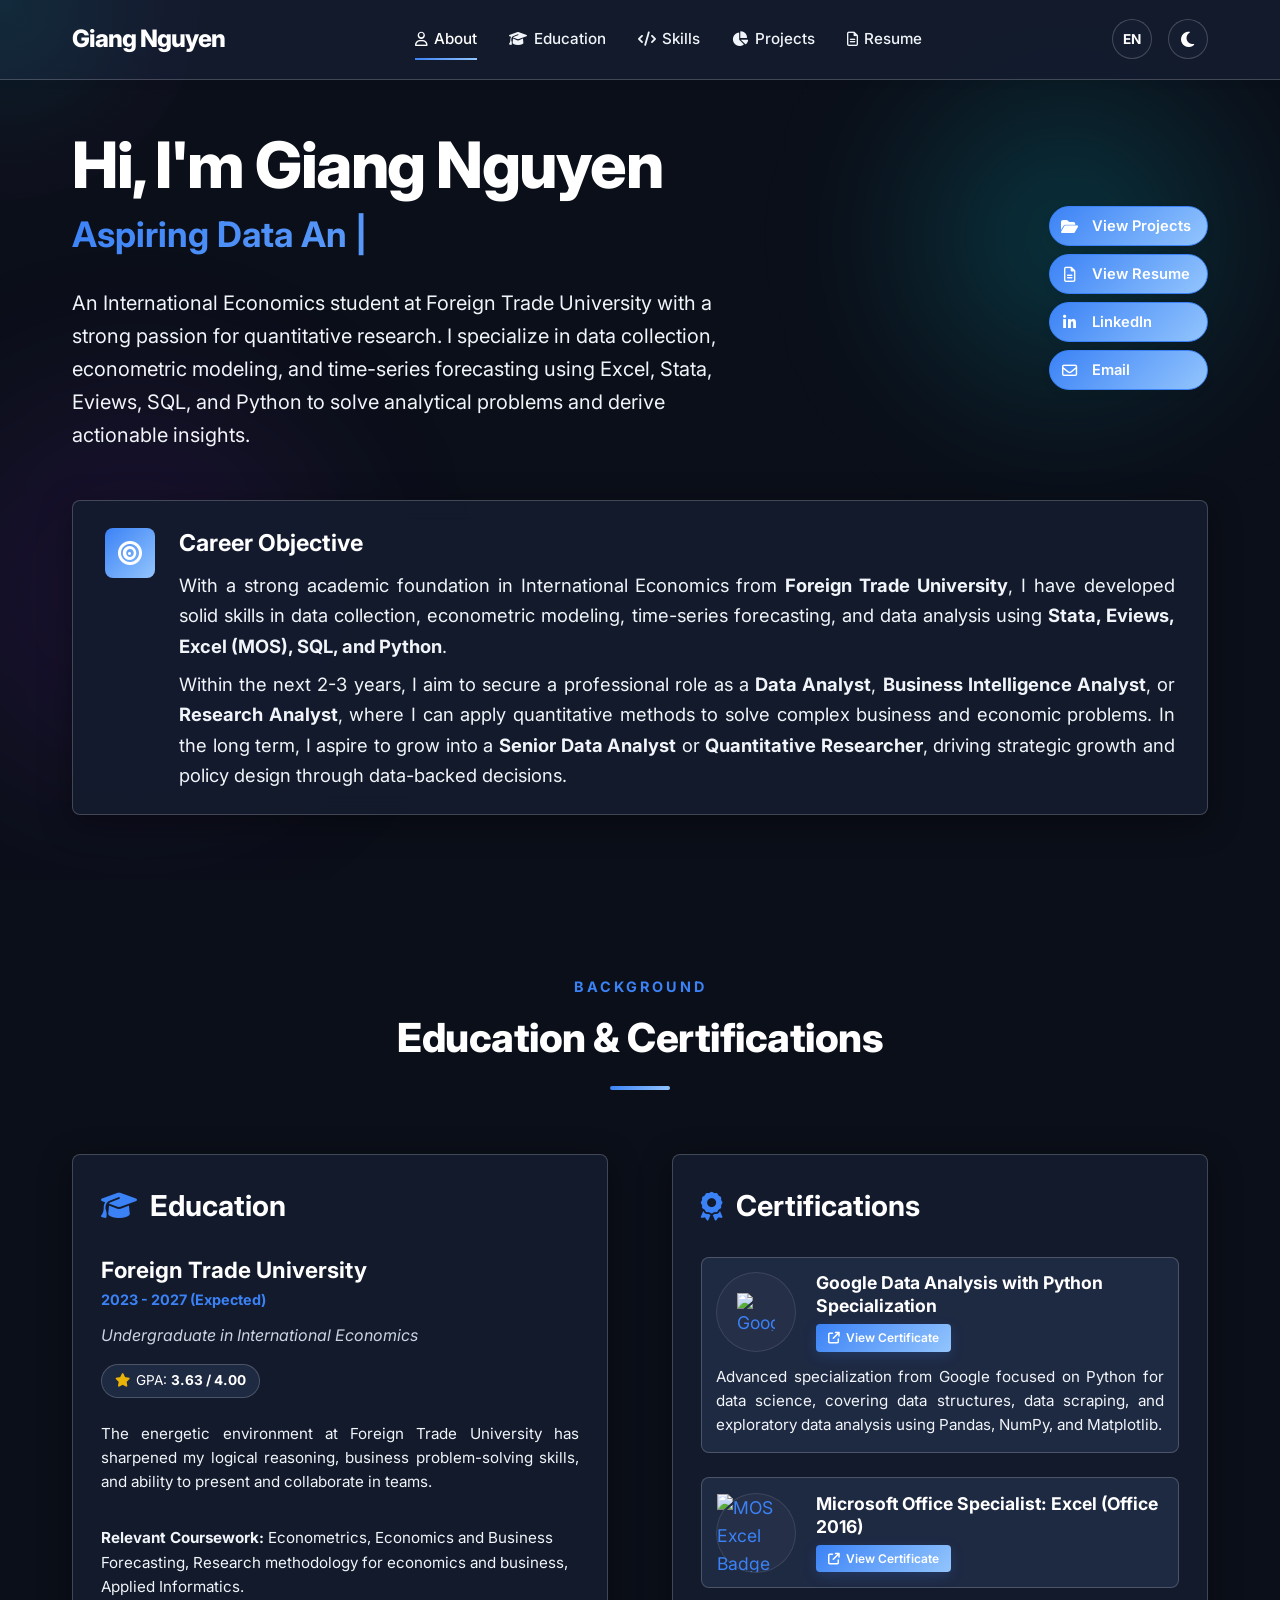
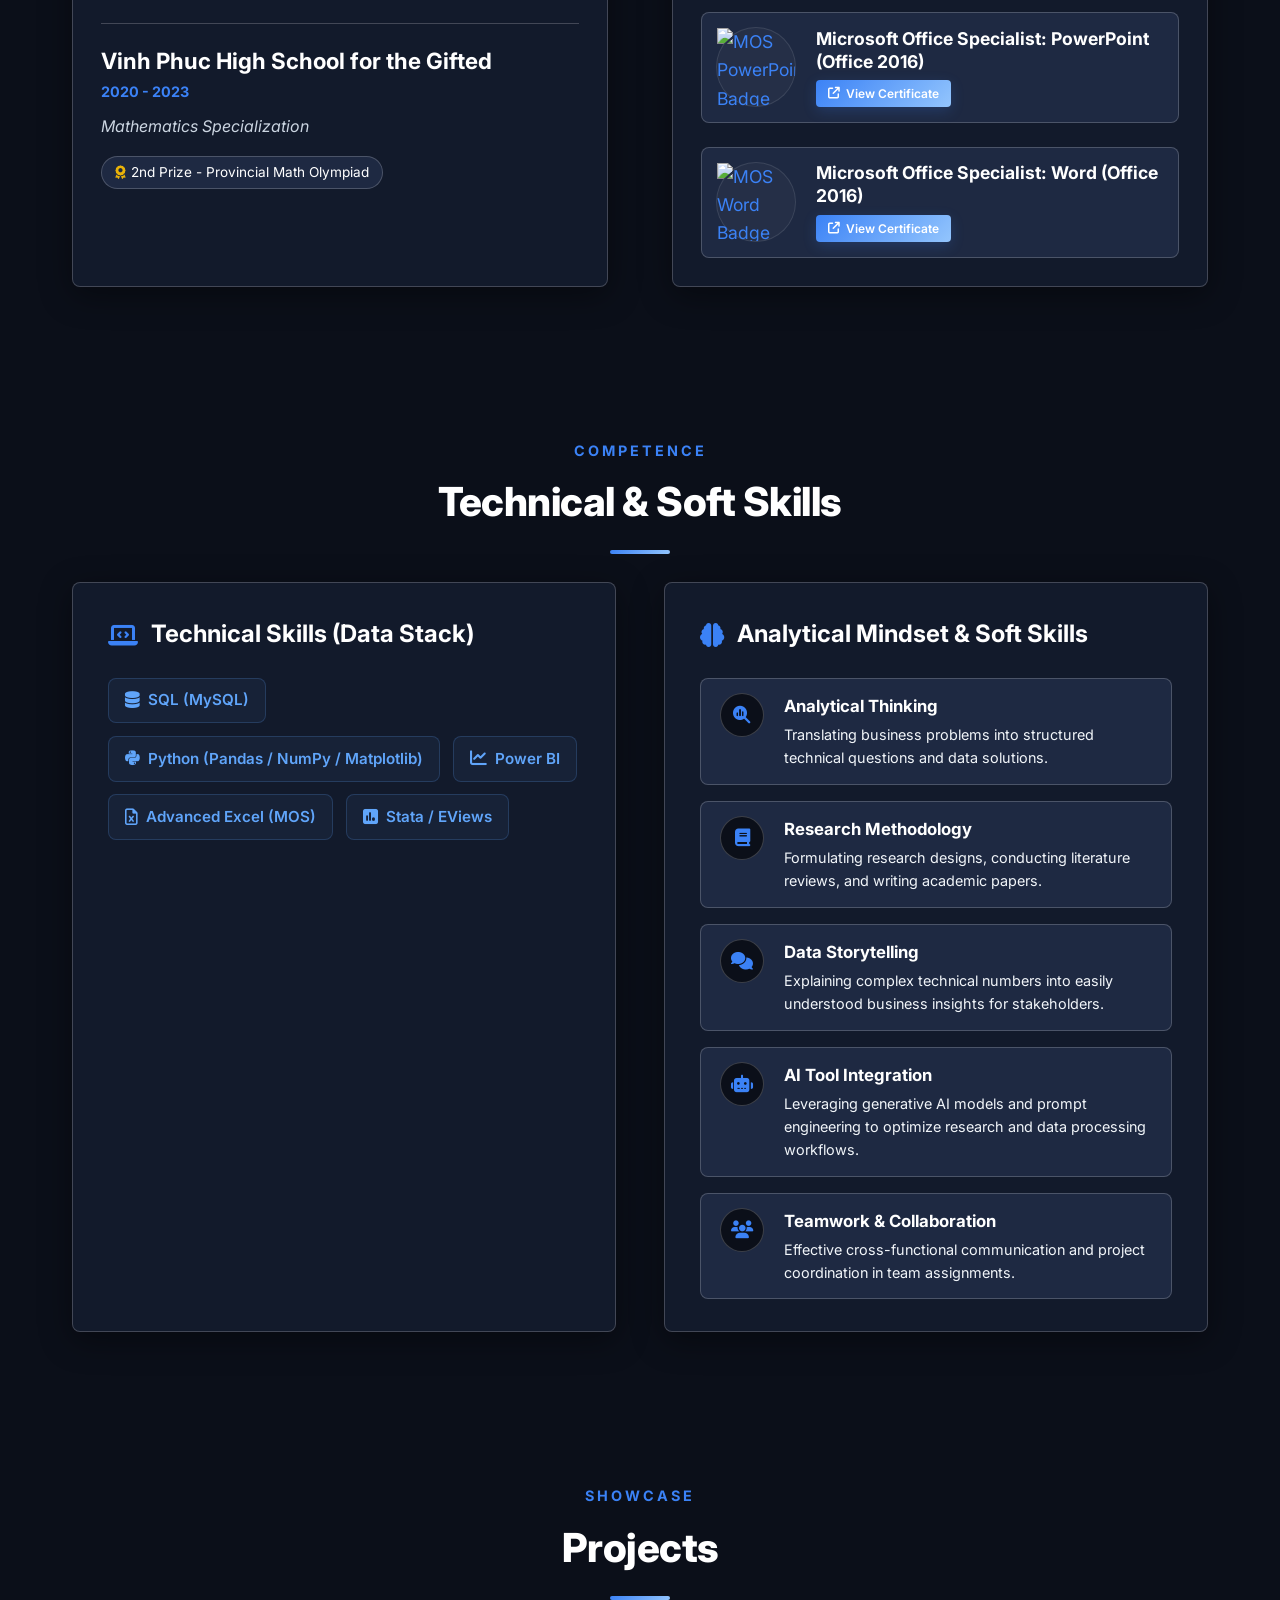
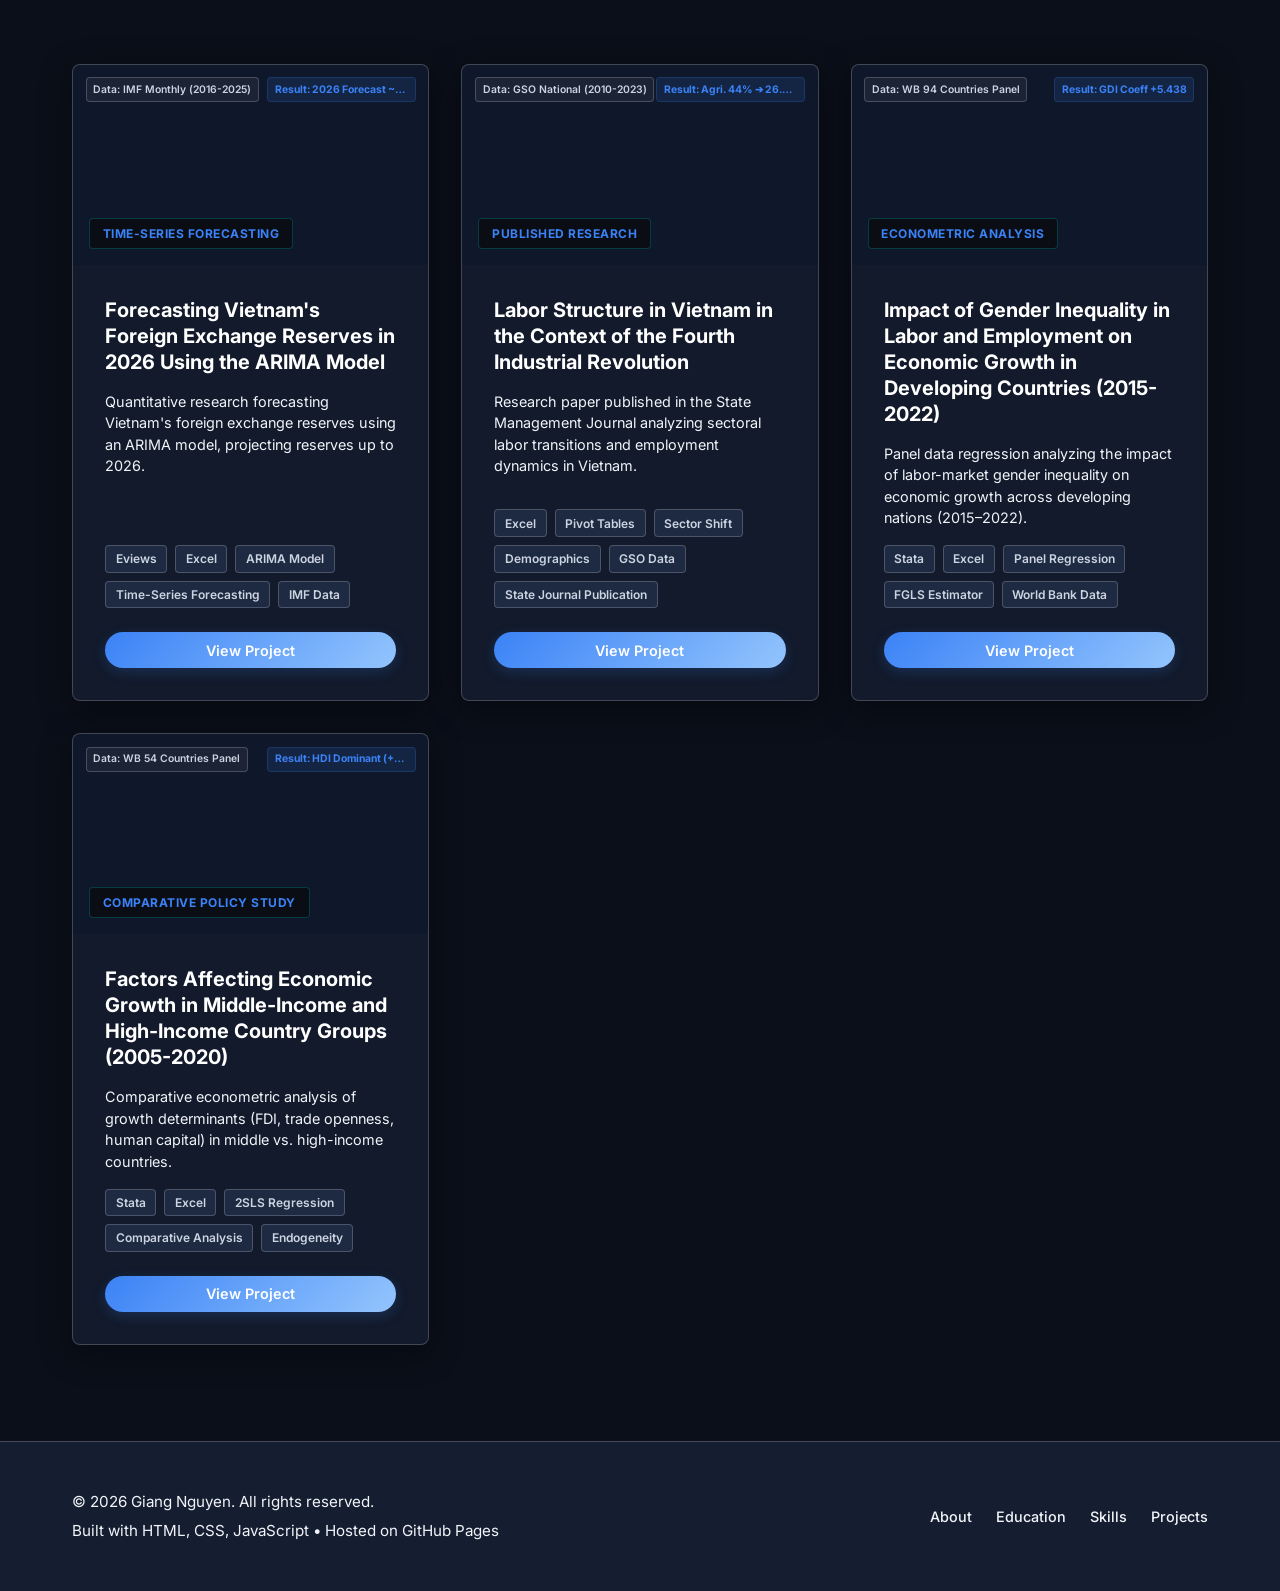
==== index.html @ a7c2735e "Polish favicon background, shrink education/certification cards/badges, and set project bullets to t" ====
<!DOCTYPE html>
<html lang="en" data-theme="dark">
<head>
    <meta charset="UTF-8">
    <meta name="viewport" content="width=device-width, initial-scale=1.0">
    <title>Giang Nguyen | Data Analyst Portfolio</title>
    
    <!-- Meta tags for SEO -->
    <meta name="description" content="Professional portfolio of Giang Nguyen - Foreign Trade University student aspiring to be a Data Analyst. Explore SQL, Python, Excel, and Power BI projects.">
    <meta name="keywords" content="Giang Nguyen, Data Analyst, Portfolio, Foreign Trade University, FTU, SQL, Python, Power BI, Excel, MOS">
    <meta name="author" content="Giang Nguyen">
    
    <!-- Open Graph / Facebook -->
    <meta property="og:type" content="website">
    <meta property="og:title" content="Giang Nguyen | Data Analyst Portfolio">
    <meta property="og:description" content="Professional portfolio of Giang Nguyen - Foreign Trade University student aspiring to be a Data Analyst.">
    <meta property="og:image" content="assets/avatar.png">
    
    <!-- Google Fonts -->
    <link rel="preconnect" href="https://fonts.googleapis.com">
    <link rel="preconnect" href="https://fonts.gstatic.com" crossorigin>
    <link href="https://fonts.googleapis.com/css2?family=Inter:wght@300;400;500;600;700;800&display=swap" rel="stylesheet">
    
    <!-- FontAwesome for Icons -->
    <link rel="stylesheet" href="https://cdnjs.cloudflare.com/ajax/libs/font-awesome/6.4.0/css/all.min.css">
    
    <!-- Favicon -->
    <link rel="icon" type="image/png" href="assets/favicon.png?v=3.0">
    
    <!-- Custom CSS -->
    <link rel="stylesheet" href="style.css?v=2.0">
</head>
<body>
    <!-- Custom Cursor Effect -->
    <div class="cursor-glow" id="cursorGlow"></div>

    <!-- Navigation Header -->
    <header class="navbar" id="navbar">
        <div class="nav-container">
            <a href="#" class="nav-logo" id="navLogo">
                Giang Nguyen
            </a>
            
            <nav class="nav-menu" id="navMenu">
                <button class="menu-close-btn" id="menuCloseBtn" aria-label="Close menu"><i class="fa-solid fa-xmark"></i></button>
                <a href="#hero" class="nav-link active" id="navLinkAbout"><i class="fa-regular fa-user"></i> <span data-i18n="navAbout">About</span></a>
                <a href="#education" class="nav-link" id="navLinkEducation"><i class="fa-solid fa-graduation-cap"></i> <span data-i18n="navEducation">Education</span></a>
                <a href="#skills" class="nav-link" id="navLinkSkills"><i class="fa-solid fa-code"></i> <span data-i18n="navSkills">Skills</span></a>
                <a href="#projects" class="nav-link" id="navLinkProjects"><i class="fa-solid fa-chart-pie"></i> <span data-i18n="navProjects">Projects</span></a>
                <a href="resume/" class="nav-link" id="navLinkResume"><i class="fa-regular fa-file-lines"></i> <span data-i18n="navResume">Resume</span></a>
            </nav>

            <div class="nav-actions">
                <button class="lang-toggle" id="langToggle" aria-label="Toggle language">EN</button>
                <button class="theme-toggle" id="themeToggle" aria-label="Toggle theme">
                    <i class="fa-solid fa-moon moon-icon"></i>
                    <i class="fa-solid fa-sun sun-icon"></i>
                </button>
                <button class="mobile-menu-btn" id="mobileMenuBtn" aria-label="Open menu">
                    <span class="bar"></span>
                    <span class="bar"></span>
                    <span class="bar"></span>
                </button>
            </div>
        </div>
    </header>

    <!-- Main Content -->
    <main>
        <!-- Hero Section -->
        <section class="hero-section" id="hero">
            <div class="hero-bg-shapes">
                <div class="shape shape-1"></div>
                <div class="shape shape-2"></div>
            </div>
            
            <div class="section-container hero-layout-container">
                <!-- Top Block: Left (Info) and Right (Actions) -->
                <div class="hero-top-block">
                    <div class="hero-text-block">
                        <div class="hero-identity">
                            <h1 class="hero-name" id="heroName" data-i18n="heroName">Hi, I'm Giang Nguyen</h1>
                            <div class="hero-title-container">
                                <span class="hero-title" id="heroTitle">Aspiring Data Analyst</span>
                                <span class="typed-cursor">|</span>
                            </div>
                        </div>
                        <p class="hero-description" id="heroDesc" data-i18n="heroDesc">
                            An International Economics student at Foreign Trade University with a strong passion for quantitative research. I specialize in data collection, econometric modeling, and time-series forecasting using Excel, Stata, Eviews, SQL, and Python to solve analytical problems and derive actionable insights.
                        </p>
                    </div>
                    
                    <div class="hero-actions">
                        <a href="#projects" class="capsule-btn btn-primary-capsule" id="btnHeroProjects">
                            <div class="capsule-btn-icon"><i class="fa-solid fa-folder-open"></i></div>
                            <span class="capsule-btn-text" data-i18n="btnViewProjects">View Projects</span>
                        </a>
                        <a href="resume/" class="capsule-btn btn-secondary-capsule" id="btnHeroCV">
                            <div class="capsule-btn-icon"><i class="fa-regular fa-file-lines"></i></div>
                            <span class="capsule-btn-text" data-i18n="btnViewResume">View Resume</span>
                        </a>
                        <a href="https://www.linkedin.com/in/giang-ntt/" target="_blank" rel="noopener noreferrer" class="capsule-btn btn-social-capsule" id="btnHeroLinkedIn" aria-label="LinkedIn">
                            <div class="capsule-btn-icon"><i class="fa-brands fa-linkedin-in"></i></div>
                            <span class="capsule-btn-text">LinkedIn</span>
                        </a>
                        <a href="mailto:nguyenthithugiang3105@gmail.com" class="capsule-btn btn-social-capsule" id="btnHeroEmail" aria-label="Email">
                            <div class="capsule-btn-icon"><i class="fa-regular fa-envelope"></i></div>
                            <span class="capsule-btn-text">Email</span>
                        </a>
                    </div>
                </div>
                
                <!-- Bottom Block: Career Objective -->
                <div class="hero-bottom-block">
                    <!-- Merged Career Objective Card -->
                    <div class="hero-objective-card glass">
                        <div class="card-icon-container">
                            <i class="fa-solid fa-bullseye"></i>
                        </div>
                        <div class="objective-card-text">
                            <h3 data-i18n="objectiveTitle">Career Objective</h3>
                            <div class="objective-paragraphs">
                                <p data-i18n="objectiveP1">
                                    With a strong academic foundation in International Economics from <strong>Foreign Trade University</strong>, I have developed solid skills in data collection, econometric modeling, time-series forecasting, and data analysis using <strong>Stata, Eviews, Excel (MOS), SQL, and Python</strong>.
                                </p>
                                <p data-i18n="objectiveP2">
                                    Within the next 2-3 years, I aim to secure a professional role as a <strong>Data Analyst</strong>, <strong>Business Intelligence Analyst</strong>, or <strong>Research Analyst</strong>, where I can apply quantitative methods to solve complex business and economic problems. In the long term, I aspire to grow into a <strong>Senior Data Analyst</strong> or <strong>Quantitative Researcher</strong>, driving strategic growth and policy design through data-backed decisions.
                                </p>
                            </div>
                        </div>
                    </div>
                </div>
            </div>
        </section>



        <!-- Education & Certifications Section -->
        <section class="edu-cert-section section-padding" id="education">
            <div class="section-container">
                <div class="section-header">
                    <span class="section-subtitle" data-i18n="eduSubtitle">Background</span>
                    <h2 class="section-title" data-i18n="eduTitle">Education & Certifications</h2>
                    <div class="title-underline"></div>
                </div>
                
                <div class="edu-cert-grid">
                    <!-- Education Card -->
                    <div class="edu-card glass" style="padding: 1.75rem; border-radius: var(--border-radius-lg); display: flex; flex-direction: column; gap: 1.2rem; height: 100%;">
                        <h3 class="column-title" style="margin-bottom: 0.5rem;"><i class="fa-solid fa-graduation-cap"></i> <span data-i18n="eduHeader">Education</span></h3>
                        <div class="edu-details" style="display: flex; flex-direction: column; gap: 1rem;">
                            <!-- Foreign Trade University -->
                            <div>
                                <h4 style="font-family: var(--font-heading); font-size: 1.4rem; font-weight: 700; color: var(--text-primary); line-height: 1.2;" data-i18n="eduFtuName">Foreign Trade University</h4>
                                <div style="font-size: 0.9rem; color: var(--accent-primary); font-weight: 700; margin-top: 0.3rem;" data-i18n="eduFtuYears">2023 - 2027 (Expected)</div>
                            </div>
                            <p style="font-style: italic; color: var(--text-muted); font-size: 1rem; margin-top: -0.3rem;" data-i18n="eduFtuMajor">Undergraduate in International Economics</p>
                            <div class="timeline-highlights" style="margin-bottom: 0.5rem;">
                                <div class="highlight-badge"><i class="fa-solid fa-star"></i> <span data-i18n="eduFtuGpa">GPA: <strong>3.63 / 4.00</strong></span></div>
                            </div>
                            <p style="color: var(--text-secondary); font-size: 0.95rem; line-height: 1.6; text-align: justify; margin-bottom: 0.5rem;" data-i18n="eduFtuDesc">
                                The energetic environment at Foreign Trade University has sharpened my logical reasoning, business problem-solving skills, and ability to present and collaborate in teams.
                            </p>
                            <div style="font-size: 0.95rem; color: var(--text-secondary); line-height: 1.6; margin-top: 0.5rem;" data-i18n="eduFtuCoursework">
                                <strong>Relevant Coursework:</strong> Econometrics, Economics and Business Forecasting, Research methodology for economics and business, Applied Informatics.
                            </div>

                            <hr style="border: 0; border-top: 1px solid var(--glass-border); margin: 0.5rem 0;">

                            <!-- Vinh Phuc High School for the Gifted -->
                            <div>
                                <h4 style="font-family: var(--font-heading); font-size: 1.4rem; font-weight: 700; color: var(--text-primary); line-height: 1.2;" data-i18n="eduVphsName">Vinh Phuc High School for the Gifted</h4>
                                <div style="font-size: 0.9rem; color: var(--accent-primary); font-weight: 700; margin-top: 0.3rem;" data-i18n="eduVphsYears">2020 - 2023</div>
                            </div>
                            <p style="font-style: italic; color: var(--text-muted); font-size: 1rem; margin-top: -0.3rem;" data-i18n="eduVphsMajor">Mathematics Specialization</p>
                            <div class="timeline-highlights" style="margin-bottom: 0.5rem;">
                                <div class="highlight-badge"><i class="fa-solid fa-award"></i> <span data-i18n="eduVphsAward">2nd Prize - Provincial Math Olympiad</span></div>
                            </div>
                        </div>
                    </div>
                    
                    <!-- Certifications Card -->
                    <div class="cert-card glass" style="padding: 1.75rem; border-radius: var(--border-radius-lg); display: flex; flex-direction: column; gap: 1.2rem; height: 100%;">
                        <h3 class="column-title" style="margin-bottom: 0.5rem;"><i class="fa-solid fa-award"></i> <span data-i18n="certHeader">Certifications</span></h3>
                        
                        <div class="skills-tag-container">
                            <!-- Google Data Analysis with Python Specialization -->
                            <div class="skill-tag cert-skill-tag">
                                <div style="display: flex; align-items: center; gap: 1.2rem; width: 100%;">
                                    <div class="tag-icon cert-tag-icon google-icon">
                                        <img src="https://upload.wikimedia.org/wikipedia/commons/c/c1/Google_%22G%22_logo.svg" alt="Google Logo">
                                    </div>
                                    <div style="flex-grow: 1; display: flex; flex-direction: column; gap: 0.4rem;">
                                        <h4 data-i18n="certGoogleName" style="margin: 0; font-size: 1.1rem; font-weight: 700; color: var(--text-primary); line-height: 1.3;">Google Data Analysis with Python Specialization</h4>
                                        <a href="https://coursera.org/share/48476b8ecc09fda5f693e0c629bad10b" target="_blank" rel="noopener noreferrer" class="btn btn-xs btn-primary" style="margin: 0; display: inline-flex; align-items: center; gap: 0.4rem; padding: 0.25rem 0.75rem; font-size: 0.75rem; text-decoration: none; width: fit-content; border-radius: 4px;">
                                            <i class="fa-solid fa-arrow-up-right-from-square"></i> <span data-i18n="btnViewCert">View Certificate</span>
                                        </a>
                                    </div>
                                </div>
                                <div style="width: 100%;">
                                    <p data-i18n="certGoogleDesc" style="margin: 0; font-size: 0.95rem; line-height: 1.6; color: var(--text-secondary); text-align: justify;">Advanced specialization from Google focused on Python for data science, covering data structures, data scraping, and exploratory data analysis using Pandas, NumPy, and Matplotlib.</p>
                                </div>
                            </div>
                            
                            <!-- Microsoft Office Specialist: Excel (Office 2016) -->
                            <div class="skill-tag cert-skill-tag">
                                <div style="display: flex; align-items: center; gap: 1.2rem; width: 100%;">
                                    <div class="tag-icon cert-tag-icon">
                                        <img src="https://images.credly.com/images/d0790dc7-5127-4262-a492-1b60030b0114/linkedin_thumb_MOS_Excel.png" alt="MOS Excel Badge">
                                    </div>
                                    <div style="flex-grow: 1; display: flex; flex-direction: column; gap: 0.4rem;">
                                        <h4 data-i18n="certExcelName" style="margin: 0; font-size: 1.1rem; font-weight: 700; color: var(--text-primary); line-height: 1.3;">Microsoft Office Specialist: Excel (Office 2016)</h4>
                                        <a href="https://www.credly.com/badges/a5c3a39c-d56d-43b4-b378-07b5448dc81a/public_url" target="_blank" rel="noopener noreferrer" class="btn btn-xs btn-primary" style="margin: 0; display: inline-flex; align-items: center; gap: 0.4rem; padding: 0.25rem 0.75rem; font-size: 0.75rem; text-decoration: none; width: fit-content; border-radius: 4px;">
                                            <i class="fa-solid fa-arrow-up-right-from-square"></i> <span data-i18n="btnViewCert">View Certificate</span>
                                        </a>
                                    </div>
                                </div>
                            </div>

                            <!-- Microsoft Office Specialist: PowerPoint (Office 2016) -->
                            <div class="skill-tag cert-skill-tag">
                                <div style="display: flex; align-items: center; gap: 1.2rem; width: 100%;">
                                    <div class="tag-icon cert-tag-icon">
                                        <img src="https://images.credly.com/images/96c033ea-d798-45d7-9c2c-80834335706d/linkedin_thumb_MOS_PowerPoint.png" alt="MOS PowerPoint Badge">
                                    </div>
                                    <div style="flex-grow: 1; display: flex; flex-direction: column; gap: 0.4rem;">
                                        <h4 data-i18n="certPptName" style="margin: 0; font-size: 1.1rem; font-weight: 700; color: var(--text-primary); line-height: 1.3;">Microsoft Office Specialist: PowerPoint (Office 2016)</h4>
                                        <a href="https://www.credly.com/badges/67d5355b-b525-49db-ba8a-f88cc9e58ab6/public_url" target="_blank" rel="noopener noreferrer" class="btn btn-xs btn-primary" style="margin: 0; display: inline-flex; align-items: center; gap: 0.4rem; padding: 0.25rem 0.75rem; font-size: 0.75rem; text-decoration: none; width: fit-content; border-radius: 4px;">
                                            <i class="fa-solid fa-arrow-up-right-from-square"></i> <span data-i18n="btnViewCert">View Certificate</span>
                                        </a>
                                    </div>
                                </div>
                            </div>

                            <!-- Microsoft Office Specialist: Word (Office 2016) -->
                            <div class="skill-tag cert-skill-tag">
                                <div style="display: flex; align-items: center; gap: 1.2rem; width: 100%;">
                                    <div class="tag-icon cert-tag-icon">
                                        <img src="https://images.credly.com/images/fd092703-61db-4e9f-9c7c-2211d44ca87d/linkedin_thumb_MOS_Word.png" alt="MOS Word Badge">
                                    </div>
                                    <div style="flex-grow: 1; display: flex; flex-direction: column; gap: 0.4rem;">
                                        <h4 data-i18n="certWordName" style="margin: 0; font-size: 1.1rem; font-weight: 700; color: var(--text-primary); line-height: 1.3;">Microsoft Office Specialist: Word (Office 2016)</h4>
                                        <a href="https://www.credly.com/badges/9eab8b86-02a0-4f47-9516-e381f57b03c9/public_url" target="_blank" rel="noopener noreferrer" class="btn btn-xs btn-primary" style="margin: 0; display: inline-flex; align-items: center; gap: 0.4rem; padding: 0.25rem 0.75rem; font-size: 0.75rem; text-decoration: none; width: fit-content; border-radius: 4px;">
                                            <i class="fa-solid fa-arrow-up-right-from-square"></i> <span data-i18n="btnViewCert">View Certificate</span>
                                        </a>
                                    </div>
                                </div>
                            </div>
                        </div>
                    </div>
                </div>
            </div>
        </section>

        <!-- Skills Section -->
        <section class="skills-section section-padding" id="skills">
            <div class="section-container">
                <div class="section-header">
                    <span class="section-subtitle" data-i18n="skillsSubtitle">Competence</span>
                    <h2 class="section-title" data-i18n="skillsTitle">Technical & Soft Skills</h2>
                    <div class="title-underline"></div>
                </div>
                
                <div class="skills-grid">
                    <!-- Technical Skills -->
                    <div class="skills-category glass">
                        <h3 class="skills-cat-title"><i class="fa-solid fa-laptop-code"></i> <span data-i18n="skillsTechTitle">Technical Skills (Data Stack)</span></h3>
                        <div class="skills-chips-container">
                            <span class="skill-chip"><i class="fa-solid fa-database"></i> SQL (MySQL)</span>
                            <span class="skill-chip"><i class="fa-brands fa-python"></i> Python (Pandas / NumPy / Matplotlib)</span>
                            <span class="skill-chip"><i class="fa-solid fa-chart-line"></i> Power BI</span>
                            <span class="skill-chip"><i class="fa-regular fa-file-excel"></i> Advanced Excel (MOS)</span>
                            <span class="skill-chip"><i class="fa-solid fa-square-poll-vertical"></i> Stata / EViews</span>
                        </div>
                    </div>
                    
                    <!-- Soft & Business Skills -->
                    <div class="skills-category glass">
                        <h3 class="skills-cat-title"><i class="fa-solid fa-brain"></i> <span data-i18n="skillsSoftTitle">Analytical Mindset & Soft Skills</span></h3>
                        <div class="skills-tag-container">
                            <div class="skill-tag">
                                <div class="tag-icon"><i class="fa-solid fa-magnifying-glass-chart"></i></div>
                                <div>
                                    <h4 data-i18n="skillATTitle">Analytical Thinking</h4>
                                    <p data-i18n="skillATDesc">Translating business problems into structured technical questions and data solutions.</p>
                                </div>
                            </div>

                            <div class="skill-tag">
                                <div class="tag-icon"><i class="fa-solid fa-book"></i></div>
                                <div>
                                    <h4 data-i18n="skillRSTitle">Research Methodology</h4>
                                    <p data-i18n="skillRSDesc">Formulating research designs, conducting literature reviews, and writing academic papers.</p>
                                </div>
                            </div>
                            
                            <div class="skill-tag">
                                <div class="tag-icon"><i class="fa-solid fa-comments"></i></div>
                                <div>
                                    <h4 data-i18n="skillDSTitle">Data Storytelling</h4>
                                    <p data-i18n="skillDSDesc">Explaining complex technical numbers into easily understood business insights for stakeholders.</p>
                                </div>
                            </div>

                            <div class="skill-tag">
                                <div class="tag-icon"><i class="fa-solid fa-robot"></i></div>
                                <div>
                                    <h4 data-i18n="skillPSTitle">AI Tool Integration</h4>
                                    <p data-i18n="skillPSDesc">Leveraging generative AI models and prompt engineering to optimize research and data processing workflows.</p>
                                </div>
                            </div>

                            <div class="skill-tag">
                                <div class="tag-icon"><i class="fa-solid fa-users"></i></div>
                                <div>
                                    <h4 data-i18n="skillTWTitle">Teamwork & Collaboration</h4>
                                    <p data-i18n="skillTWDesc">Effective cross-functional communication and project coordination in team assignments.</p>
                                </div>
                            </div>
                        </div>
                    </div>
                </div>
            </div>
        </section>

        <!-- Projects Section (Categorization Removed as per User Request) -->
        <section class="projects-section section-padding" id="projects">
            <div class="section-container">
                <div class="section-header">
                    <span class="section-subtitle" data-i18n="projSubtitle">Showcase</span>
                    <h2 class="section-title" data-i18n="projTitle">Analytics Projects</h2>
                    <div class="title-underline"></div>
                </div>
                
                <!-- Projects Grid -->
                <div class="projects-grid" id="projectsGrid">
                    <!-- Project 1: ARIMA -->
                    <div class="project-card glass" data-project-id="arima-forecasting">
                        <div class="project-img-container card-dashboard">
                            <div class="card-dashboard-meta">
                                <span class="meta-label" data-i18n="projArimaMetaLabel">Data: IMF Monthly (2016-2025)</span>
                                <span class="meta-result" data-i18n="projArimaMetaResult">Result: 2026 Forecast ~$93.3B</span>
                            </div>
                            <div class="card-dashboard-chart">
                                <canvas id="cardChart-arima-forecasting"></canvas>
                            </div>
                            <div class="project-category-badge" data-i18n="projArimaCategory">Time-Series Forecasting</div>
                        </div>
                        <div class="project-info-content">
                            <h3 class="project-card-title" data-i18n="projArimaTitle">Forecasting Vietnam's Foreign Exchange Reserves in 2026 Using the ARIMA Model</h3>
                            <p class="project-card-desc" data-i18n="projArimaDesc">
                                Quantitative research forecasting Vietnam's foreign exchange reserves using an ARIMA model, projecting reserves up to 2026.
                            </p>
                            <div class="project-tech-stack">
                                <span class="tech-badge">Eviews</span>
                                <span class="tech-badge">Excel</span>
                                <span class="tech-badge">ARIMA Model</span>
                                <span class="tech-badge">Time-Series Forecasting</span>
                                <span class="tech-badge">IMF Data</span>
                            </div>
                            <button class="btn btn-sm btn-primary btn-view-project" data-project-id="arima-forecasting" data-i18n="btnViewProject">View Project</button>
                        </div>
                    </div>
                    
                    <!-- Project 2: Labor Structure Published -->
                    <div class="project-card glass" data-project-id="labor-structure">
                        <div class="project-img-container card-dashboard">
                            <div class="card-dashboard-meta">
                                <span class="meta-label" data-i18n="projLaborMetaLabel">Data: GSO National (2010-2023)</span>
                                <span class="meta-result" data-i18n="projLaborMetaResult">Result: Agri. 44% ➔ 26.9%</span>
                            </div>
                            <div class="card-dashboard-chart">
                                <canvas id="cardChart-labor-structure"></canvas>
                            </div>
                            <div class="project-category-badge" data-i18n="projLaborCategory">Published Research</div>
                        </div>
                        <div class="project-info-content">
                            <h3 class="project-card-title" data-i18n="projLaborTitle">Labor Structure in Vietnam in the Context of the Fourth Industrial Revolution</h3>
                            <p class="project-card-desc" data-i18n="projLaborDesc">
                                Research paper published in the State Management Journal analyzing sectoral labor transitions and employment dynamics in Vietnam.
                            </p>
                            <div class="project-tech-stack">
                                <span class="tech-badge">Excel</span>
                                <span class="tech-badge">Pivot Tables</span>
                                <span class="tech-badge">Sector Shift</span>
                                <span class="tech-badge">Demographics</span>
                                <span class="tech-badge">GSO Data</span>
                                <span class="tech-badge">State Journal Publication</span>
                            </div>
                            <button class="btn btn-sm btn-primary btn-view-project" data-project-id="labor-structure" data-i18n="btnViewProject">View Project</button>
                        </div>
                    </div>
  
                    <!-- Project 3: Gender Inequality -->
                    <div class="project-card glass" data-project-id="gender-inequality">
                        <div class="project-img-container card-dashboard">
                            <div class="card-dashboard-meta">
                                <span class="meta-label" data-i18n="projGenderMetaLabel">Data: WB 94 Countries Panel</span>
                                <span class="meta-result" data-i18n="projGenderMetaResult">Result: GDI Coeff +5.438</span>
                            </div>
                            <div class="card-dashboard-chart">
                                <canvas id="cardChart-gender-inequality"></canvas>
                            </div>
                            <div class="project-category-badge" data-i18n="projGenderCategory">Econometric Analysis</div>
                        </div>
                        <div class="project-info-content">
                            <h3 class="project-card-title" data-i18n="projGenderTitle">Impact of Gender Inequality in Labor and Employment on Economic Growth in Developing Countries (2015-2022)</h3>
                            <p class="project-card-desc" data-i18n="projGenderDesc">
                                Panel data regression analyzing the impact of labor-market gender inequality on economic growth across developing nations (2015–2022).
                            </p>
                            <div class="project-tech-stack">
                                <span class="tech-badge">Stata</span>
                                <span class="tech-badge">Excel</span>
                                <span class="tech-badge">Panel Regression</span>
                                <span class="tech-badge">FGLS Estimator</span>
                                <span class="tech-badge">World Bank Data</span>
                            </div>
                            <button class="btn btn-sm btn-primary btn-view-project" data-project-id="gender-inequality" data-i18n="btnViewProject">View Project</button>
                        </div>
                    </div>
  
                    <!-- Project 4: Growth Drivers -->
                    <div class="project-card glass" data-project-id="economic-growth-drivers">
                        <div class="project-img-container card-dashboard">
                            <div class="card-dashboard-meta">
                                <span class="meta-label" data-i18n="projGrowthMetaLabel">Data: WB 54 Countries Panel</span>
                                <span class="meta-result" data-i18n="projGrowthMetaResult">Result: HDI Dominant (+3.48 / +3.81)</span>
                            </div>
                            <div class="card-dashboard-chart">
                                <canvas id="cardChart-economic-growth-drivers"></canvas>
                            </div>
                            <div class="project-category-badge" data-i18n="projGrowthCategory">Comparative Policy Study</div>
                        </div>
                        <div class="project-info-content">
                            <h3 class="project-card-title" data-i18n="projGrowthTitle">Factors Affecting Economic Growth in Middle-Income and High-Income Country Groups (2005-2020)</h3>
                            <p class="project-card-desc" data-i18n="projGrowthDesc">
                                Comparative econometric analysis of growth determinants (FDI, trade openness, human capital) in middle vs. high-income countries.
                            </p>
                            <div class="project-tech-stack">
                                <span class="tech-badge">Stata</span>
                                <span class="tech-badge">Excel</span>
                                <span class="tech-badge">2SLS Regression</span>
                                <span class="tech-badge">Comparative Analysis</span>
                                <span class="tech-badge">Endogeneity</span>
                            </div>
                            <button class="btn btn-sm btn-primary btn-view-project" data-project-id="economic-growth-drivers" data-i18n="btnViewProject">View Project</button>
                        </div>
                    </div>
                </div>
            </div>
        </section>
    </main>

    <!-- Footer -->
    <footer class="footer">
        <div class="section-container footer-content">
            <div class="footer-left">
                <p data-i18n="footerCopyright">&copy; 2026 Giang Nguyen. All rights reserved.</p>
                <p class="footer-tech-tag" data-i18n="footerTech">Built with HTML, CSS, JavaScript • Hosted on GitHub Pages</p>
            </div>
            <div class="footer-right">
                <a href="#hero" data-i18n="footerAbout">About</a>
                <a href="#education" data-i18n="footerEducation">Education</a>
                <a href="#skills" data-i18n="footerSkills">Skills</a>
                <a href="#projects" data-i18n="footerProjects">Projects</a>
            </div>
        </div>
    </footer>

    <!-- Toast Notification -->
    <div class="toast-container" id="toastContainer"></div>

    <!-- Modals -->
    <!-- Project Modal -->
    <div class="modal" id="projectModal" aria-hidden="true">
        <div class="modal-overlay" id="modalOverlay"></div>
        <div class="modal-content glass">
            <button class="modal-close" id="modalCloseBtn" aria-label="Close"><i class="fa-solid fa-xmark"></i></button>
            <div class="modal-body" id="modalBody">
                <!-- Dynamic Content Injected by JS -->
            </div>
        </div>
    </div>

    <!-- Certificate Modal -->
    <div class="modal" id="certModal" aria-hidden="true">
        <div class="modal-overlay" id="certModalOverlay"></div>
        <div class="modal-content cert-modal-content glass">
            <button class="modal-close" id="certModalCloseBtn" aria-label="Close"><i class="fa-solid fa-xmark"></i></button>
            <div class="modal-body cert-modal-body">
                <h3 data-i18n="modalCertTitle">MOS Credentials - Microsoft Office Specialist</h3>
                <p class="cert-modal-intro" data-i18n="modalCertIntro">Expanded view of credentials issued by Microsoft, certifying international-standard office productivity skills.</p>
                <div class="cert-modal-img-container">
                    <img src="assets/mos_badges.png" alt="MOS Certificate Badges Large" class="cert-large-img">
                </div>
                <div class="cert-modal-description">
                    <p data-i18n="modalCertBundle">My MOS certification bundle includes rigorous exams covering the following tools:</p>
                    <div class="cert-details-grid">
                        <div class="cert-detail-item">
                            <span class="cert-tag cert-excel">Excel</span>
                        </div>
                        <div class="cert-detail-item">
                            <span class="cert-tag cert-word">Word</span>
                        </div>
                        <div class="cert-detail-item">
                            <span class="cert-tag cert-ppt">PowerPoint</span>
                        </div>
                    </div>
                </div>
            </div>
        </div>
    </div>

    <!-- Chart.js CDN -->
    <script src="https://cdn.jsdelivr.net/npm/chart.js"></script>
    <!-- Custom Script -->
    <script src="script.js"></script>
</body>
</html>
---- style.css ----
/* ==========================================================================
   DESIGN SYSTEM & CUSTOM PROPERTIES
   ========================================================================== */
:root {
    /* Fonts */
    --font-heading: 'Inter', sans-serif;
    --font-body: 'Inter', sans-serif;

    /* Spacing */
    --section-padding-y: 6rem;
    --border-radius-sm: 4px;
    --border-radius-md: 8px;
    --border-radius-lg: 8px;
    --transition-smooth: all 0.4s cubic-bezier(0.16, 1, 0.3, 1);
    --transition-fast: all 0.2s ease;
}

/* Dark Theme Variables (Default) */
[data-theme="dark"] {
    --bg-primary: #0b0f19;
    --bg-secondary: #151d30;
    --bg-tertiary: #1e2942;
    --text-primary: #ffffff;
    --text-secondary: #f1f5f9;
    --text-muted: #cbd5e1;
    --accent-primary: #3B82F6; /* Minimalist Blue */
    --accent-secondary: #93c5fd;
    --accent-purple: #a78bfa;
    --accent-gradient: linear-gradient(135deg, var(--accent-primary) 0%, var(--accent-secondary) 100%);
    --accent-gradient-hover: linear-gradient(135deg, var(--accent-secondary) 0%, var(--accent-primary) 100%);
    --glass-bg: rgba(21, 29, 48, 0.85);
    --glass-border: rgba(255, 255, 255, 0.20);
    --glass-shadow: rgba(0, 0, 0, 0.4);
    --card-hover-bg: rgba(30, 41, 66, 0.8);
    --card-hover-border: rgba(96, 165, 250, 0.4);
    --input-bg: rgba(15, 23, 42, 0.9);
    --ring-glow: rgba(59, 130, 246, 0.2);
}

/* Light Theme Variables */
[data-theme="light"] {
    --bg-primary: #F7F9FB; /* Light grey-white */
    --bg-secondary: #ffffff;
    --bg-tertiary: #f1f5f9;
    --text-primary: #000000;
    --text-secondary: #1e293b;
    --text-muted: #475569;
    --accent-primary: #2563eb;
    --accent-secondary: #1d4ed8;
    --accent-purple: #6d28d9;
    --accent-gradient: linear-gradient(135deg, var(--accent-secondary) 0%, var(--accent-primary) 100%);
    --accent-gradient-hover: linear-gradient(135deg, var(--accent-primary) 0%, var(--accent-secondary) 100%);
    --glass-bg: rgba(255, 255, 255, 0.8);
    --glass-border: rgba(15, 23, 42, 0.25);
    --glass-shadow: rgba(15, 23, 42, 0.04);
    --card-hover-bg: rgba(248, 250, 252, 0.95);
    --card-hover-border: rgba(59, 130, 246, 0.4);
    --input-bg: rgba(255, 255, 255, 0.9);
    --ring-glow: rgba(59, 130, 246, 0.15);
}

/* ==========================================================================
   RESET & BASE STYLES
   ========================================================================== */
* {
    margin: 0;
    padding: 0;
    box-sizing: border-box;
}

html {
    scroll-behavior: smooth;
    font-size: 16px;
}

body {
    background-color: var(--bg-primary);
    color: var(--text-primary);
    font-family: var(--font-body);
    line-height: 1.6;
    overflow-x: hidden;
    transition: background-color 0.4s ease, color 0.4s ease;
}

a {
    color: inherit;
    text-decoration: none;
    transition: var(--transition-fast);
}

button, input, textarea {
    font-family: inherit;
}

button {
    cursor: pointer;
    border: none;
    background: none;
}

ul {
    list-style: none;
}

/* Custom Scrollbar */
::-webkit-scrollbar {
    width: 12px;
    height: 12px;
}

::-webkit-scrollbar-track {
    background: transparent;
}

::-webkit-scrollbar-thumb {
    background-color: var(--text-muted);
    border: 3px solid transparent;
    background-clip: padding-box;
    border-radius: 8px;
}

::-webkit-scrollbar-thumb:hover {
    background: var(--accent-primary);
}

/* Selection style */
::selection {
    background-color: var(--accent-primary);
    color: #000;
}

/* ==========================================================================
   LAYOUTS & UTILITIES
   ========================================================================== */
.section-container {
    width: 100%;
    max-width: 1200px;
    margin: 0 auto;
    padding: 0 2rem;
}

.section-padding {
    padding: var(--section-padding-y) 0;
}

.grid-two-cols {
    display: grid;
    grid-template-columns: repeat(2, 1fr);
    gap: 2rem;
}

@media (max-width: 768px) {
    .grid-two-cols {
        grid-template-columns: 1fr;
    }
}

/* Glassmorphism utility */
.glass {
    background: var(--glass-bg);
    backdrop-filter: blur(12px);
    -webkit-backdrop-filter: blur(12px);
    border: 1px solid var(--glass-border);
    box-shadow: 0 8px 32px 0 var(--glass-shadow);
}

/* Title Section Styles */
.section-header {
    text-align: center;
    margin-bottom: 4rem;
}

.section-subtitle {
    font-family: var(--font-heading);
    font-size: 0.9rem;
    font-weight: 700;
    text-transform: uppercase;
    letter-spacing: 3px;
    color: var(--accent-primary);
    display: block;
    margin-bottom: 0.5rem;
}

.section-title {
    font-family: var(--font-heading);
    font-size: 2.5rem;
    font-weight: 800;
    letter-spacing: -0.5px;
}

.title-underline {
    width: 60px;
    height: 4px;
    background: var(--accent-gradient);
    border-radius: 2px;
    margin: 1rem auto 0;
}

/* Buttons */
.btn {
    display: inline-flex;
    align-items: center;
    justify-content: center;
    gap: 0.6rem;
    padding: 0.95rem 2.2rem;
    font-family: var(--font-heading);
    font-weight: 600;
    font-size: 1.05rem;
    border-radius: 100px;
    transition: var(--transition-smooth);
}

.btn-sm {
    padding: 0.6rem 1.2rem;
    font-size: 0.9rem;
}

.btn-xs {
    padding: 0.25rem 0.6rem;
    font-size: 0.75rem;
    border-radius: 6px;
    gap: 0.3rem;
}

.btn-primary {
    background: var(--accent-gradient);
    color: #ffffff !important;
    box-shadow: 0 4px 14px 0 var(--ring-glow);
}

.btn-primary:hover {
    transform: translateY(-2px);
    box-shadow: 0 6px 20px 0 var(--ring-glow);
    filter: brightness(1.1);
}

.btn-secondary {
    background: var(--bg-tertiary);
    color: var(--text-primary);
    border: 1px solid var(--glass-border);
}

.btn-secondary:hover {
    background: var(--glass-border);
    transform: translateY(-2px);
}

.btn-outline {
    border: 1.5px solid var(--accent-primary);
    color: var(--accent-primary);
}

.btn-outline:hover {
    background: var(--accent-primary);
    color: #ffffff !important;
    transform: translateY(-2px);
}

[data-theme="dark"] .btn-outline:hover {
    color: #0a0c10 !important;
}

.btn-block {
    width: 100%;
}

/* Custom Background glow */
.cursor-glow {
    position: fixed;
    top: 0;
    left: 0;
    width: 400px;
    height: 400px;
    background: radial-gradient(circle, rgba(0, 242, 254, 0.08) 0%, rgba(138, 43, 226, 0.02) 60%, transparent 100%);
    border-radius: 50%;
    pointer-events: none;
    transform: translate(-50%, -50%);
    z-index: 9999;
    mix-blend-mode: screen;
    display: block;
    transition: width 0.3s, height 0.3s;
}

[data-theme="light"] .cursor-glow {
    background: radial-gradient(circle, rgba(14, 165, 233, 0.06) 0%, rgba(124, 58, 237, 0.02) 60%, transparent 100%);
}

/* ==========================================================================
   NAVBAR
   ========================================================================== */
.navbar {
    position: fixed;
    top: 0;
    left: 0;
    width: 100%;
    z-index: 100;
    padding: 1.2rem 0;
    transition: var(--transition-smooth);
    background: var(--glass-bg);
    backdrop-filter: blur(12px);
    -webkit-backdrop-filter: blur(12px);
    border-bottom: 1px solid var(--glass-border);
    box-shadow: 0 2px 10px rgba(0, 0, 0, 0.05);
}

.navbar.scrolled {
    padding: 0.8rem 0;
    box-shadow: 0 4px 20px rgba(0, 0, 0, 0.1);
}

.nav-container {
    max-width: 1200px;
    margin: 0 auto;
    padding: 0 2rem;
    display: flex;
    align-items: center;
    justify-content: space-between;
}

.nav-logo {
    font-family: var(--font-heading);
    font-size: 1.5rem;
    font-weight: 800;
    letter-spacing: -1px;
}

.logo-accent {
    color: var(--accent-primary);
}

.nav-menu {
    display: flex;
    align-items: center;
    gap: 2rem;
}

.nav-link {
    font-family: var(--font-heading);
    font-weight: 500;
    font-size: 0.95rem;
    color: var(--text-secondary);
    padding: 0.5rem 0;
    position: relative;
    display: flex;
    align-items: center;
    gap: 0.4rem;
}

.nav-link i {
    font-size: 0.9rem;
}

.nav-link:hover, .nav-link.active {
    color: var(--text-primary);
}

.nav-link::after {
    content: '';
    position: absolute;
    bottom: 0;
    left: 0;
    width: 0;
    height: 2px;
    background: var(--accent-gradient);
    transition: var(--transition-fast);
}

.nav-link:hover::after, .nav-link.active::after {
    width: 100%;
}

.nav-actions {
    display: flex;
    align-items: center;
    gap: 1rem;
}

/* Theme Toggle Button */
.theme-toggle {
    width: 40px;
    height: 40px;
    border-radius: 50%;
    border: 1px solid var(--glass-border);
    background: var(--bg-secondary);
    color: var(--text-primary);
    display: flex;
    align-items: center;
    justify-content: center;
    font-size: 1.1rem;
    transition: var(--transition-smooth);
}

.theme-toggle:hover {
    background: var(--glass-border);
    transform: rotate(15deg);
}

.sun-icon {
    display: none;
}

[data-theme="light"] .moon-icon {
    display: none;
}

[data-theme="light"] .sun-icon {
    display: block;
    color: #eab308;
}

/* Language Toggle Button */
.lang-toggle {
    width: 40px;
    height: 40px;
    border-radius: 50%;
    border: 1px solid var(--glass-border);
    background: var(--bg-secondary);
    color: var(--text-primary);
    display: flex;
    align-items: center;
    justify-content: center;
    font-size: 0.85rem;
    font-weight: 700;
    cursor: pointer;
    font-family: var(--font-primary);
    transition: var(--transition-smooth);
}

.lang-toggle:hover {
    background: var(--glass-border);
    transform: scale(1.05);
}


/* Mobile Menu Button */
.mobile-menu-btn {
    display: none;
    flex-direction: column;
    justify-content: space-between;
    width: 24px;
    height: 18px;
}

.menu-close-btn {
    display: none;
}

.mobile-menu-btn .bar {
    width: 100%;
    height: 2px;
    background-color: var(--text-primary);
    border-radius: 2px;
    transition: var(--transition-fast);
}

@media (max-width: 768px) {
    .mobile-menu-btn {
        display: flex;
    }
    
    .nav-menu {
        position: fixed;
        top: 0;
        right: -100%;
        width: 280px;
        height: 100vh;
        background: var(--bg-secondary);
        box-shadow: -10px 0 30px rgba(0, 0, 0, 0.15);
        flex-direction: column;
        align-items: flex-start;
        padding: 6rem 2rem 2rem;
        gap: 1.5rem;
        transition: var(--transition-smooth);
        z-index: 99;
    }
    
    .nav-menu.open {
        right: 0;
    }

    .menu-close-btn {
        display: block;
        align-self: flex-end;
        background: transparent;
        border: none;
        color: var(--text-primary);
        font-size: 1.5rem;
        cursor: pointer;
        margin-top: -3.5rem;
        margin-bottom: 1.5rem;
        margin-right: -0.5rem;
        transition: var(--transition-fast);
    }
    
    .menu-close-btn:hover {
        color: var(--accent-primary);
    }

    .mobile-menu-btn.open .bar:nth-child(1) {
        transform: translateY(8px) rotate(45deg);
    }

    .mobile-menu-btn.open .bar:nth-child(2) {
        opacity: 0;
    }

    .mobile-menu-btn.open .bar:nth-child(3) {
        transform: translateY(-8px) rotate(-45deg);
    }
}

/* ==========================================================================
   HERO SECTION
   ========================================================================== */
.hero-section {
    position: relative;
    padding-top: 8rem;
    padding-bottom: 4rem;
    min-height: 85vh;
    display: flex;
    align-items: center;
    overflow: hidden;
}

.hero-bg-shapes .shape {
    position: absolute;
    border-radius: 50%;
    filter: blur(80px);
    z-index: 1;
}

.shape-1 {
    top: 10%;
    right: 5%;
    width: 300px;
    height: 300px;
    background: rgba(0, 242, 254, 0.15);
    animation: floatShape 8s ease-in-out infinite alternate;
}

.shape-2 {
    bottom: 10%;
    left: -5%;
    width: 400px;
    height: 400px;
    background: rgba(138, 43, 226, 0.1);
    animation: floatShape 12s ease-in-out infinite alternate-reverse;
}

@keyframes floatShape {
    0% { transform: translateY(0) scale(1); }
    100% { transform: translateY(-30px) scale(1.1); }
}

.hero-layout-container {
    display: flex;
    flex-direction: column;
    gap: 2.5rem;
    position: relative;
    z-index: 2;
    width: 100%;
}

.hero-top-block {
    display: grid;
    grid-template-columns: 1fr auto;
    gap: 2.5rem;
    align-items: start;
    width: 100%;
}

.hero-text-block {
    display: flex;
    flex-direction: column;
    gap: 1.5rem;
}

.hero-identity {
    display: flex;
    flex-direction: column;
}

.hero-tag {
    font-family: var(--font-heading);
    color: var(--accent-primary);
    font-weight: 700;
    letter-spacing: 2px;
    text-transform: uppercase;
    font-size: 0.95rem;
    margin-bottom: 0.5rem;
}

.hero-name {
    font-family: var(--font-heading);
    font-size: clamp(2.5rem, 5.5vw, 4rem);
    font-weight: 800;
    line-height: 1.15;
    letter-spacing: -1.5px;
    margin-bottom: 0.3rem;
    white-space: nowrap;
}

@media (max-width: 768px) {
    .hero-name {
        white-space: normal;
    }
}

@media (max-width: 576px) {
    .hero-name {
        font-size: 2.2rem;
    }
}

.hero-title-container {
    font-family: var(--font-heading);
    font-size: 2.2rem;
    font-weight: 700;
    background: var(--accent-gradient);
    -webkit-background-clip: text;
    -webkit-text-fill-color: transparent;
    margin-bottom: 0;
    display: inline-block;
}

.typed-cursor {
    color: var(--accent-primary);
    opacity: 1;
    animation: blink 0.7s infinite;
}

@keyframes blink {
    0%, 100% { opacity: 1; }
    50% { opacity: 0; }
}

.hero-description {
    color: var(--text-secondary);
    font-size: 1.25rem;
    max-width: 680px;
    margin-bottom: 0;
    line-height: 1.65;
}

.hero-actions {
    display: flex;
    flex-direction: column;
    align-items: stretch;
    width: max-content;
    gap: 0.5rem;
    margin-top: calc(1.15 * clamp(2.5rem, 5.5vw, 4rem) + 0.3rem);
    margin-bottom: 0;
}

/* Capsule Buttons (Default Desktop layout: fully visible capsule shape) */
.capsule-btn {
    display: inline-flex;
    align-items: center;
    justify-content: flex-start;
    height: 40px;
    width: auto;
    border-radius: 20px;
    transition: all 0.3s cubic-bezier(0.16, 1, 0.3, 1);
    white-space: nowrap;
    padding: 0 1rem 0 0;
    box-shadow: 0 4px 10px rgba(0, 0, 0, 0.05);
    cursor: pointer;
}

.capsule-btn-icon {
    width: 38px;
    height: 38px;
    display: flex;
    align-items: center;
    justify-content: center;
    flex-shrink: 0;
    font-size: 0.95rem;
}

.capsule-btn-text {
    opacity: 1;
    max-width: 300px;
    font-family: var(--font-heading);
    font-weight: 600;
    font-size: 0.92rem;
    padding-left: 0.25rem;
    transition: all 0.3s ease;
    overflow: hidden;
}

/* Unified Branded Styling & Higher Contrast (Blue Accent Gradient) */
.btn-primary-capsule, .btn-secondary-capsule, .btn-social-capsule {
    background: var(--accent-gradient);
    color: #ffffff !important;
    border: 1.5px solid var(--accent-primary);
}

.btn-primary-capsule:hover, .btn-secondary-capsule:hover, .btn-social-capsule:hover {
    transform: translateY(-2px);
    box-shadow: 0 6px 15px var(--ring-glow);
    filter: brightness(1.1);
}

.hero-bottom-block {
    width: 100%;
}

.hero-objective-card {
    display: flex;
    gap: 1.5rem;
    align-items: flex-start;
    padding: 1.5rem 2rem;
    border-radius: var(--border-radius-lg);
    margin-top: 0.5rem;
}

.hero-objective-card .card-icon-container {
    margin-bottom: 0;
    width: 50px;
    height: 50px;
    border-radius: var(--border-radius-md);
    background: var(--accent-gradient);
    display: flex;
    align-items: center;
    justify-content: center;
    color: #fff;
    font-size: 1.5rem;
    flex-shrink: 0;
    margin-top: 0.2rem;
}

.objective-card-text {
    display: flex;
    flex-direction: column;
    gap: 0.5rem;
}

.objective-card-text h3 {
    font-family: var(--font-heading);
    font-size: 1.45rem;
    font-weight: 700;
    color: var(--text-primary);
    margin-bottom: 0;
}

.objective-paragraphs {
    display: flex;
    flex-direction: column;
    gap: 0.5rem;
}

.objective-paragraphs p {
    color: var(--text-secondary);
    font-size: 1.15rem;
    line-height: 1.65;
    text-align: justify;
    margin-bottom: 0;
}

@media (max-width: 992px) {
    .hero-top-block {
        grid-template-columns: 1fr;
        text-align: center;
        gap: 2rem;
    }
    
    .hero-text-block {
        gap: 1.5rem;
    }
    
    .hero-actions {
        margin: 0 auto;
        align-items: stretch;
        width: 100%;
        max-width: 280px;
        height: auto;
        gap: 0.5rem;
    }
}

@media (max-width: 576px) {

    .hero-actions {
        display: flex;
        flex-direction: row;
        flex-wrap: nowrap;
        justify-content: center;
        gap: 0.8rem;
        width: 100%;
        max-width: none;
    }
    
    /* Keep capsule buttons as compact circles in mobile view */
    .capsule-btn {
        width: 42px;
        height: 42px;
        padding: 0;
        justify-content: center;
        border-radius: 21px;
        background: var(--accent-gradient);
        border: 1.5px solid var(--accent-primary);
        color: #ffffff !important;
    }
    
    .capsule-btn-text {
        opacity: 0;
        max-width: 0;
        padding-left: 0;
        display: none;
    }
    
    .hero-objective-card {
        flex-direction: column;
        align-items: center;
        text-align: center;
        padding: 1.5rem;
    }
}

/* ==========================================================================
   ABOUT / OBJECTIVES
   ========================================================================== */
.about-grid {
    display: grid;
    grid-template-columns: 1.1fr 0.9fr;
    gap: 3rem;
}

@media (max-width: 992px) {
    .about-grid {
        grid-template-columns: 1fr;
    }
}

.about-card {
    padding: 3rem;
    border-radius: var(--border-radius-lg);
    position: relative;
    overflow: hidden;
}

.card-icon-container {
    width: 60px;
    height: 60px;
    background: var(--accent-gradient);
    border-radius: var(--border-radius-md);
    display: flex;
    align-items: center;
    justify-content: center;
    color: #fff;
    font-size: 1.8rem;
    margin-bottom: 1.5rem;
}

.about-card h3 {
    font-family: var(--font-heading);
    font-size: 1.8rem;
    font-weight: 700;
    margin-bottom: 1rem;
}

.about-objective-text {
    color: var(--text-secondary);
    font-size: 1.05rem;
    margin-bottom: 1.2rem;
}

.about-objective-text:last-of-type {
    margin-bottom: 0;
}

.about-quick-info {
    display: grid;
    grid-template-columns: 1fr;
    gap: 1.2rem;
}

.info-box {
    padding: 1.5rem;
    border-radius: var(--border-radius-md);
    display: flex;
    align-items: center;
    gap: 1.5rem;
    transition: var(--transition-smooth);
}

.info-box:hover {
    background: var(--card-hover-bg);
    border-color: var(--card-hover-border);
    transform: translateY(-3px);
}

.info-icon {
    width: 50px;
    height: 50px;
    border-radius: 50%;
    background: var(--bg-tertiary);
    border: 1px solid var(--glass-border);
    display: flex;
    align-items: center;
    justify-content: center;
    color: var(--accent-primary);
    font-size: 1.3rem;
}

.info-box h4 {
    font-family: var(--font-heading);
    font-size: 0.9rem;
    font-weight: 600;
    text-transform: uppercase;
    letter-spacing: 1px;
    color: var(--text-muted);
    margin-bottom: 0.2rem;
}

.info-box p {
    font-weight: 600;
    color: var(--text-primary);
}

.info-link:hover {
    color: var(--accent-primary);
}

/* ==========================================================================
   EDUCATION & CERTIFICATIONS
   ========================================================================== */
.edu-cert-grid {
    display: grid;
    grid-template-columns: 1fr 1fr;
    gap: 4rem;
}

@media (max-width: 992px) {
    .edu-cert-grid {
        grid-template-columns: 1fr;
        gap: 3rem;
    }
}

.column-title {
    font-family: var(--font-heading);
    font-size: 1.8rem;
    font-weight: 700;
    margin-bottom: 2rem;
    display: flex;
    align-items: center;
    gap: 0.8rem;
}

.column-title i {
    color: var(--accent-primary);
}

/* Timeline Layout */
.timeline {
    border-left: 2px solid var(--glass-border);
    padding-left: 2rem;
    margin-left: 0.5rem;
}

.timeline-item {
    position: relative;
    padding: 2.2rem;
    border-radius: var(--border-radius-lg);
    margin-bottom: 2rem;
}

.timeline-dot {
    position: absolute;
    left: calc(-2rem - 6px);
    top: 2.5rem;
    width: 10px;
    height: 10px;
    border-radius: 50%;
    background: var(--accent-primary);
    border: 2px solid var(--bg-primary);
    box-shadow: 0 0 0 4px var(--glass-border);
}

.timeline-date {
    font-family: var(--font-heading);
    font-size: 0.85rem;
    font-weight: 700;
    text-transform: uppercase;
    letter-spacing: 1px;
    color: var(--accent-primary);
    margin-bottom: 0.5rem;
}

.timeline-title {
    font-family: var(--font-heading);
    font-size: 1.4rem;
    font-weight: 700;
    margin-bottom: 0.3rem;
}

.timeline-subtitle {
    color: var(--text-muted);
    font-weight: 500;
    margin-bottom: 1rem;
}

.timeline-highlights {
    display: flex;
    flex-wrap: wrap;
    gap: 0.8rem;
    margin-bottom: 1rem;
}

.highlight-badge {
    background: var(--bg-tertiary);
    border: 1px solid var(--glass-border);
    padding: 0.3rem 0.8rem;
    font-size: 0.85rem;
    border-radius: 30px;
    display: inline-flex;
    align-items: center;
    gap: 0.4rem;
}

.highlight-badge i {
    color: #eab308;
}

.timeline-desc {
    color: var(--text-secondary);
    font-size: 0.95rem;
}

/* Certifications Panel */
.cert-card {
    padding: 2.5rem;
    border-radius: var(--border-radius-lg);
    display: flex;
    flex-direction: column;
    gap: 2rem;
}

.cert-badge-container {
    width: 100%;
    border-radius: var(--border-radius-md);
    overflow: hidden;
    border: 1px solid var(--glass-border);
    background: #000;
}

.cert-badge-img {
    width: 100%;
    height: auto;
    display: block;
    object-fit: cover;
    transition: transform 0.5s ease;
}

.cert-card:hover .cert-badge-img {
    transform: scale(1.05);
}

.cert-name {
    font-family: var(--font-heading);
    font-size: 1.4rem;
    font-weight: 700;
    margin-bottom: 0.2rem;
}

.cert-issuer {
    font-size: 0.9rem;
    color: var(--text-muted);
    margin-bottom: 1.2rem;
}

.cert-list {
    display: flex;
    flex-direction: column;
    gap: 0.8rem;
    margin-bottom: 1.5rem;
}

.cert-list li {
    display: flex;
    align-items: flex-start;
    gap: 0.8rem;
    font-size: 0.95rem;
    color: var(--text-secondary);
}

.check-icon {
    color: #22c55e;
    font-size: 1rem;
    margin-top: 0.2rem;
}

/* ==========================================================================
   SKILLS SECTION
   ========================================================================== */
.skills-grid {
    display: grid;
    grid-template-columns: 1fr 1fr;
    gap: 3rem;
}

@media (max-width: 992px) {
    .skills-grid {
        grid-template-columns: 1fr;
    }
}

.skills-category {
    padding: 3rem;
    border-radius: var(--border-radius-lg);
}

.skills-cat-title {
    font-family: var(--font-heading);
    font-size: 1.5rem;
    font-weight: 700;
    margin-bottom: 2.5rem;
    display: flex;
    align-items: center;
    gap: 0.8rem;
}

.skills-cat-title i {
    color: var(--accent-primary);
}

.skills-chips-container {
    display: flex;
    flex-wrap: wrap;
    gap: 0.8rem;
    margin-top: 1rem;
}

.skill-chip {
    display: inline-flex;
    align-items: center;
    gap: 0.5rem;
    padding: 0.6rem 1rem;
    font-size: 0.95rem;
    font-weight: 600;
    color: var(--accent-primary);
    background-color: rgba(59, 130, 246, 0.06);
    border: 1px solid rgba(59, 130, 246, 0.15);
    border-radius: var(--border-radius-md);
    transition: var(--transition-fast);
}

[data-theme="dark"] .skill-chip {
    background-color: rgba(96, 165, 250, 0.06);
    border-color: rgba(96, 165, 250, 0.2);
    color: #60a5fa;
}

.skill-chip i {
    font-size: 1.05rem;
}

.skill-chip:hover {
    background-color: var(--accent-primary);
    color: #ffffff !important;
    transform: translateY(-2px);
    box-shadow: 0 4px 12px var(--ring-glow);
}

/* Soft Skills Tags */
.skills-tag-container {
    display: grid;
    grid-template-columns: 1fr;
    gap: 1.5rem;
}

.skill-tag {
    display: flex;
    gap: 1.2rem;
    padding: 1.2rem;
    background: var(--bg-tertiary);
    border: 1px solid var(--glass-border);
    border-radius: var(--border-radius-md);
    transition: var(--transition-smooth);
}

.skill-tag:hover {
    background: var(--card-hover-bg);
    border-color: var(--card-hover-border);
    transform: translateY(-2px);
    box-shadow: 0 4px 12px rgba(0,0,0,0.05);
}

.tag-icon {
    width: 44px;
    height: 44px;
    border-radius: 50%;
    background: var(--bg-primary);
    border: 1px solid var(--glass-border);
    display: flex;
    align-items: center;
    justify-content: center;
    color: var(--accent-primary);
    font-size: 1.1rem;
    flex-shrink: 0;
}

.skill-tag h4 {
    font-family: var(--font-heading);
    font-size: 1.05rem;
    font-weight: 700;
    margin-bottom: 0.2rem;
}

.skill-tag p {
    font-size: 0.9rem;
    color: var(--text-secondary);
}

@media (max-width: 576px) {
    .skill-tag {
        flex-direction: column;
        align-items: flex-start;
        gap: 0.8rem;
    }
    .skill-tag > div:last-child {
        width: 100%;
    }
}

.tag-icon.cert-tag-icon {
    width: 80px;
    height: 80px;
    background: rgba(255, 255, 255, 0.03);
    border: 1px solid rgba(255, 255, 255, 0.1);
    padding: 0;
}

.tag-icon.cert-tag-icon img {
    width: 100%;
    height: 100%;
    object-fit: contain;
}

.tag-icon.cert-tag-icon.google-icon {
    padding: 20px;
}

@media (max-width: 576px) {
    .tag-icon.cert-tag-icon {
        width: 65px;
        height: 65px;
    }
    .tag-icon.cert-tag-icon.google-icon {
        padding: 16px;
    }
}

.skill-tag.cert-skill-tag {
    flex-direction: column;
    align-items: stretch;
    gap: 0.8rem;
    padding: 0.9rem;
}

/* Skills Section Spacing Optimizations for Viewport Fit */
.skills-section {
    padding-top: 3.5rem !important;
    padding-bottom: 3.5rem !important;
}

.skills-section .section-header {
    margin-bottom: 1.8rem !important;
}

.skills-section .skills-category {
    padding: 2rem 2.2rem;
}

.skills-section .skills-cat-title {
    margin-bottom: 1.5rem;
}

.skills-section .skills-tag-container {
    gap: 1rem;
}

.skills-section .skill-tag {
    padding: 0.9rem 1.2rem;
}

/* ==========================================================================
   PROJECTS SECTION
   ========================================================================== */
.project-filters {
    display: flex;
    justify-content: center;
    flex-wrap: wrap;
    gap: 1rem;
    margin-bottom: 3.5rem;
}

.filter-btn {
    padding: 0.75rem 1.6rem;
    font-family: var(--font-heading);
    font-weight: 600;
    font-size: 1rem;
    border-radius: 30px;
    background: var(--bg-secondary);
    color: var(--text-secondary);
    border: 1px solid var(--glass-border);
    transition: var(--transition-smooth);
}

.filter-btn:hover, .filter-btn.active {
    background: var(--accent-gradient);
    color: #ffffff;
    border-color: transparent;
    box-shadow: 0 4px 12px var(--ring-glow);
}

.projects-grid {
    display: grid;
    grid-template-columns: repeat(3, 1fr);
    gap: 2rem;
}

@media (max-width: 992px) {
    .projects-grid {
        grid-template-columns: repeat(2, 1fr);
    }
}

@media (max-width: 768px) {
    .projects-grid {
        grid-template-columns: 1fr;
    }
}

.project-card {
    border-radius: var(--border-radius-lg);
    overflow: hidden;
    display: flex;
    flex-direction: column;
    height: 100%;
    transition: var(--transition-smooth);
    cursor: pointer;
}

.project-card:hover {
    transform: translateY(-8px);
    border-color: var(--card-hover-border);
    box-shadow: 0 12px 30px rgba(0, 0, 0, 0.15);
}

.project-img-container {
    position: relative;
    width: 100%;
    height: 200px;
    overflow: hidden;
    background: #000;
}

.project-img {
    width: 100%;
    height: 100%;
    object-fit: cover;
    transition: transform 0.6s ease;
}

.project-card:hover .project-img {
    transform: scale(1.08);
}

.project-category-badge {
    position: absolute;
    bottom: 1rem;
    left: 1rem;
    background: rgba(10, 12, 16, 0.85);
    backdrop-filter: blur(4px);
    -webkit-backdrop-filter: blur(4px);
    color: var(--accent-primary);
    padding: 0.3rem 0.8rem;
    font-size: 0.75rem;
    font-weight: 700;
    border-radius: 4px;
    text-transform: uppercase;
    letter-spacing: 0.5px;
    border: 1px solid rgba(0, 242, 254, 0.2);
}

.project-info-content {
    padding: 2rem;
    display: flex;
    flex-direction: column;
    gap: 1rem;
    flex-grow: 1;
}

.project-card-title {
    font-family: var(--font-heading);
    font-size: 1.25rem;
    font-weight: 700;
    line-height: 1.3;
}

.project-card-desc {
    font-size: 0.9rem;
    color: var(--text-secondary);
    line-height: 1.5;
    flex-grow: 1;
}

.project-tech-stack {
    display: flex;
    flex-wrap: wrap;
    gap: 0.5rem;
    margin-bottom: 0.5rem;
}

.tech-badge {
    background: var(--bg-tertiary);
    border: 1px solid var(--glass-border);
    color: var(--text-muted);
    font-size: 0.75rem;
    font-weight: 600;
    padding: 0.2rem 0.6rem;
    border-radius: 4px;
}

/* Filter hide animation */
.project-card.hide {
    display: none;
}

/* ==========================================================================
   CONTACT SECTION
   ========================================================================== */
.contact-grid {
    display: grid;
    grid-template-columns: 0.8fr 1.2fr;
    gap: 3rem;
    align-items: start;
}

@media (max-width: 992px) {
    .contact-grid {
        grid-template-columns: 1fr;
    }
}

.contact-info-panel {
    display: flex;
    flex-direction: column;
    gap: 1.5rem;
}

.contact-item-card {
    padding: 1.8rem;
    border-radius: var(--border-radius-md);
    display: flex;
    align-items: center;
    gap: 1.5rem;
}

.contact-icon-box {
    width: 50px;
    height: 50px;
    border-radius: 50%;
    background: var(--accent-gradient);
    display: flex;
    align-items: center;
    justify-content: center;
    color: #ffffff;
    font-size: 1.2rem;
    box-shadow: 0 4px 12px var(--ring-glow);
}

.contact-text-box h3 {
    font-family: var(--font-heading);
    font-size: 1rem;
    font-weight: 600;
    text-transform: uppercase;
    letter-spacing: 1px;
    color: var(--text-muted);
    margin-bottom: 0.2rem;
}

.contact-text-box p {
    font-size: 1.05rem;
    font-weight: 600;
}

.contact-text-box a:hover {
    color: var(--accent-primary);
}

/* Form Panel */
.contact-form-panel {
    padding: 3rem;
    border-radius: var(--border-radius-lg);
}

@media (max-width: 576px) {
    .contact-form-panel {
        padding: 2rem 1.5rem;
    }
}

.form-group-row {
    display: grid;
    grid-template-columns: 1fr 1fr;
    gap: 1.5rem;
}

@media (max-width: 576px) {
    .form-group-row {
        grid-template-columns: 1fr;
        gap: 1rem;
    }
}

.form-group {
    display: flex;
    flex-direction: column;
    gap: 0.5rem;
    margin-bottom: 1.5rem;
}

.form-group label {
    font-family: var(--font-heading);
    font-size: 0.9rem;
    font-weight: 600;
    color: var(--text-secondary);
}

.form-group input, .form-group textarea {
    padding: 0.9rem 1.2rem;
    border-radius: var(--border-radius-md);
    border: 1px solid var(--glass-border);
    background: var(--input-bg);
    color: var(--text-primary);
    font-size: 0.95rem;
    transition: var(--transition-fast);
}

.form-group input:focus, .form-group textarea:focus {
    outline: none;
    border-color: var(--accent-primary);
    box-shadow: 0 0 0 3px var(--ring-glow);
}

/* ==========================================================================
   FOOTER
   ========================================================================== */
.footer {
    padding: 3rem 0;
    border-top: 1px solid var(--glass-border);
    background: var(--bg-secondary);
}

.footer-content {
    display: flex;
    justify-content: space-between;
    align-items: center;
    flex-wrap: wrap;
    gap: 1.5rem;
}

@media (max-width: 768px) {
    .footer-content {
        flex-direction: column;
        text-align: center;
    }
}

.footer-left p {
    font-size: 0.95rem;
    color: var(--text-secondary);
}

.footer-tech-tag {
    font-size: 0.8rem;
    color: var(--text-muted);
    margin-top: 0.3rem;
}

.footer-right {
    display: flex;
    gap: 1.5rem;
    font-size: 0.9rem;
    font-family: var(--font-heading);
    font-weight: 500;
    color: var(--text-secondary);
}

.footer-right a:hover {
    color: var(--accent-primary);
}

/* ==========================================================================
   MODALS & TOASTS
   ========================================================================== */
.modal {
    position: fixed;
    top: 0;
    left: 0;
    width: 100vw;
    height: 100vh;
    z-index: 1000;
    display: flex;
    align-items: center;
    justify-content: center;
    opacity: 0;
    pointer-events: none;
    transition: opacity 0.4s ease;
}

.modal.open {
    opacity: 1;
    pointer-events: auto;
}

.modal-overlay {
    position: absolute;
    top: 0;
    left: 0;
    width: 100%;
    height: 100%;
    background: rgba(10, 12, 16, 0.8);
    backdrop-filter: blur(8px);
}

.modal-content {
    position: relative;
    width: 90%;
    max-width: 800px;
    max-height: 90vh;
    border-radius: var(--border-radius-lg);
    z-index: 2;
    overflow-y: auto;
    padding: 3rem;
    transform: translateY(30px);
    transition: transform 0.4s cubic-bezier(0.16, 1, 0.3, 1);
}

.modal-content::-webkit-scrollbar {
    width: 8px;
}

.modal-content::-webkit-scrollbar-track {
    background: transparent;
}

.modal-content::-webkit-scrollbar-thumb {
    background-color: var(--text-muted);
    border-radius: 8px;
}

.modal-content::-webkit-scrollbar-thumb:hover {
    background: var(--accent-primary);
}

.modal.open .modal-content {
    transform: translateY(0);
}

.modal-close {
    position: absolute;
    top: 1.5rem;
    right: 1.5rem;
    width: 40px;
    height: 40px;
    border-radius: 50%;
    background: var(--bg-tertiary);
    border: 1px solid var(--glass-border);
    display: flex;
    align-items: center;
    justify-content: center;
    font-size: 1.25rem;
    color: var(--text-secondary);
    transition: var(--transition-fast);
}

.modal-close:hover {
    background: #ef4444;
    color: #ffffff;
    border-color: #ef4444;
}

/* Project Modal Content Layout */
.project-modal-grid,
.project-modal-top-grid {
    display: grid;
    grid-template-columns: 1.1fr 0.9fr;
    gap: 2.5rem;
}

.project-modal-top-grid {
    margin-bottom: 2rem;
}

@media (max-width: 768px) {
    .project-modal-grid,
    .project-modal-top-grid {
        grid-template-columns: 1fr;
        gap: 1.5rem;
    }
    .modal-content {
        padding: 3.5rem 1.2rem 1.5rem 1.2rem;
        width: 95%;
    }
    .modal-content.modal-dashboard-wide {
        padding: 3.5rem 1.2rem 1.5rem 1.2rem;
        width: 95%;
    }
    .modal-close,
    .modal-content.modal-dashboard-wide .modal-close {
        top: 0.8rem;
        right: 1.2rem;
        width: 32px;
        height: 32px;
        font-size: 1rem;
    }
}

.project-modal-bottom-full {
    display: flex;
    flex-direction: column;
    gap: 1rem;
    border-top: 1px solid var(--glass-border);
    padding-top: 1rem;
}

.proj-modal-img-container {
    width: 100%;
    border-radius: var(--border-radius-md);
    overflow: hidden;
    border: 1px solid var(--glass-border);
}

.proj-modal-img {
    width: 100%;
    height: auto;
    display: block;
}

.proj-modal-chart-container {
    width: 100%;
    position: relative;
    padding: 1.5rem;
    border-radius: var(--border-radius-md);
    background: rgba(15, 23, 42, 0.4);
    border: 1px solid var(--glass-border);
    display: flex;
    align-items: center;
    justify-content: center;
    min-height: 280px;
    box-sizing: border-box;
}

[data-theme="light"] .proj-modal-chart-container {
    background: rgba(255, 255, 255, 0.4);
}

.proj-modal-details {
    display: flex;
    flex-direction: column;
    gap: 1.2rem;
}

.proj-modal-title {
    font-family: var(--font-heading);
    font-size: 1.8rem;
    font-weight: 800;
    line-height: 1.2;
}

.proj-modal-desc {
    color: var(--text-secondary);
    font-size: 0.95rem;
}

.proj-modal-section-title {
    font-family: var(--font-heading);
    font-size: 1.05rem;
    font-weight: 700;
    text-transform: uppercase;
    letter-spacing: 1px;
    color: var(--accent-primary);
    margin-top: 0;
    margin-bottom: 0.4rem;
}

.proj-modal-bullet-list {
    display: flex;
    flex-direction: column;
    gap: 0.3rem;
}

.proj-modal-bullet-list li {
    display: flex;
    align-items: flex-start;
    gap: 0.5rem;
    font-size: 0.85rem;
    color: var(--text-secondary);
}

.proj-modal-bullet-list li i {
    color: var(--accent-primary);
    margin-top: 0.2rem;
}

.proj-modal-actions {
    display: flex;
    gap: 1rem;
    margin-top: 0.5rem;
}

@media (max-width: 576px) {
    .proj-modal-actions {
        flex-direction: column;
        gap: 0.8rem;
        width: 100%;
    }
    .proj-modal-actions a {
        width: 100%;
        text-align: center;
        justify-content: center;
    }
}

/* Certificate Modal Specific Styles */
.cert-modal-content {
    max-width: 700px;
    padding: 3rem 2.5rem;
    text-align: center;
}

.cert-modal-intro {
    font-size: 0.95rem;
    color: var(--text-secondary);
    margin-top: 0.5rem;
    margin-bottom: 1.5rem;
}

.cert-modal-img-container {
    width: 100%;
    border-radius: var(--border-radius-md);
    overflow: hidden;
    border: 1px solid var(--glass-border);
    background: #000;
    margin-bottom: 2rem;
}

.cert-large-img {
    width: 100%;
    height: auto;
    display: block;
}

.cert-details-grid {
    display: grid;
    grid-template-columns: repeat(3, 1fr);
    gap: 1.2rem;
    text-align: left;
    margin-top: 1.5rem;
}

@media (max-width: 576px) {
    .cert-details-grid {
        grid-template-columns: 1fr;
        gap: 1rem;
    }
}

.cert-detail-item {
    background: var(--bg-tertiary);
    border: 1px solid var(--glass-border);
    padding: 1.2rem;
    border-radius: var(--border-radius-md);
}

.cert-tag {
    display: inline-block;
    padding: 0.2rem 0.6rem;
    border-radius: 4px;
    font-size: 0.75rem;
    font-weight: 700;
    color: #ffffff;
    margin-bottom: 0.6rem;
    text-transform: uppercase;
}

.cert-excel { background: #22c55e; }
.cert-word { background: #3b82f6; }
.cert-ppt { background: #f97316; }

.cert-detail-item p {
    font-size: 0.8rem;
    line-height: 1.4;
    color: var(--text-secondary);
}

/* Toast System */
.toast-container {
    position: fixed;
    bottom: 2rem;
    right: 2rem;
    display: flex;
    flex-direction: column;
    gap: 0.8rem;
    z-index: 1001;
}

.toast {
    background: var(--glass-bg);
    backdrop-filter: blur(8px);
    -webkit-backdrop-filter: blur(8px);
    border: 1px solid var(--glass-border);
    border-left: 4px solid var(--accent-primary);
    box-shadow: 0 10px 25px rgba(0, 0, 0, 0.2);
    padding: 1rem 1.5rem;
    border-radius: var(--border-radius-sm);
    color: var(--text-primary);
    display: flex;
    align-items: center;
    gap: 0.8rem;
    font-family: var(--font-heading);
    font-weight: 600;
    font-size: 0.95rem;
    transform: translateX(120%);
    transition: transform 0.4s cubic-bezier(0.16, 1, 0.3, 1);
}

.toast.show {
    transform: translateX(0);
}

.toast-success {
    border-left-color: #22c55e;
}

.toast-success i {
    color: #22c55e;
}

/* Card Dashboards Styles */
.project-img-container.card-dashboard {
    background: rgba(15, 23, 42, 0.45);
    display: flex;
    flex-direction: column;
    padding: 0.8rem;
    gap: 0.5rem;
    box-sizing: border-box;
    height: 200px;
}

[data-theme="light"] .project-img-container.card-dashboard {
    background: rgba(255, 255, 255, 0.45);
}

.card-dashboard-meta {
    display: flex;
    justify-content: space-between;
    align-items: center;
    width: 100%;
    z-index: 2;
}

.meta-label {
    font-size: 0.65rem;
    font-weight: 600;
    color: var(--text-muted);
    background: rgba(255, 255, 255, 0.05);
    padding: 0.2rem 0.4rem;
    border-radius: 4px;
    white-space: nowrap;
    text-overflow: ellipsis;
    overflow: hidden;
    max-width: 55%;
    border: 1px solid var(--glass-border);
}

[data-theme="light"] .meta-label {
    background: rgba(0, 0, 0, 0.04);
}

.meta-result {
    font-size: 0.65rem;
    font-weight: 700;
    color: #3b82f6;
    background: rgba(59, 130, 246, 0.12);
    padding: 0.2rem 0.4rem;
    border-radius: 4px;
    white-space: nowrap;
    text-overflow: ellipsis;
    overflow: hidden;
    max-width: 45%;
    border: 1px solid rgba(59, 130, 246, 0.2);
}

.card-dashboard-chart {
    position: relative;
    flex-grow: 1;
    width: 100%;
    height: 120px;
    transition: var(--transition-fast);
}

.project-card:hover .card-dashboard-chart {
    transform: translateY(-2px);
}

/* Modal Wide Dashboard Width */
@media (min-width: 769px) {
    .modal-content.modal-dashboard-wide {
        max-width: 1150px;
        padding: 1.8rem 2.2rem;
    }

    .modal-content.modal-dashboard-wide .modal-close {
        top: 1.2rem;
        right: 1.5rem;
        width: 36px;
        height: 36px;
    }
}

/* Growth Drivers Custom Dashboard Styles */
.growth-drivers-dashboard {
    display: grid;
    grid-template-columns: 1.1fr 0.9fr;
    gap: 1.5rem;
    margin-top: 1.2rem;
    width: 100%;
    text-align: left;
}

.growth-drivers-dashboard > div {
    min-width: 0;
    width: 100%;
}

@media (max-width: 992px) {
    .growth-drivers-dashboard {
        grid-template-columns: 1fr;
    }
}

.growth-drivers-dashboard-header {
    margin-bottom: 0.8rem;
    text-align: center;
    border-bottom: 1px solid var(--glass-border);
    padding-bottom: 0.5rem;
}

.growth-drivers-dashboard-header h3 {
    font-family: var(--font-heading);
    font-size: 1.3rem;
    font-weight: 800;
    color: var(--text-primary);
    margin-top: 0;
    margin-bottom: 0.2rem;
    word-wrap: break-word;
    overflow-wrap: break-word;
}

.growth-drivers-dashboard-header p {
    color: var(--accent-primary);
    font-size: 0.8rem;
    font-weight: 700;
    text-transform: uppercase;
    letter-spacing: 1.2px;
    margin-top: 0;
    margin-bottom: 0;
}

.dashboard-card {
    background: var(--glass-bg);
    border: 1px solid var(--glass-border);
    border-radius: var(--border-radius-md);
    padding: 1.2rem 1.5rem;
    display: flex;
    flex-direction: column;
    gap: 0.6rem;
    height: 100%;
    box-sizing: border-box;
}

.dashboard-card h4 {
    font-family: var(--font-heading);
    font-size: 0.95rem;
    font-weight: 700;
    color: var(--text-primary);
    display: flex;
    align-items: center;
    gap: 0.5rem;
    flex-wrap: wrap;
    border-bottom: 1px solid rgba(255, 255, 255, 0.1);
    padding-bottom: 0.4rem;
    margin-top: 0;
    margin-bottom: 0;
}

[data-theme="light"] .dashboard-card h4 {
    border-bottom: 1px solid rgba(0, 0, 0, 0.1);
}

.dashboard-badge-row {
    display: flex;
    justify-content: space-between;
    align-items: center;
    width: 100%;
    margin-bottom: 0.3rem;
    gap: 0.5rem;
    flex-wrap: wrap;
}

.dashboard-card-title-row {
    display: flex;
    justify-content: space-between;
    align-items: center;
    width: 100%;
    margin-bottom: 0.8rem;
    font-family: var(--font-heading);
    font-size: 0.95rem;
    font-weight: 700;
    color: var(--text-primary);
    border-bottom: 1px solid rgba(255, 255, 255, 0.1);
    padding-bottom: 0.4rem;
    margin-top: 0;
}

[data-theme="light"] .dashboard-card-title-row {
    border-bottom: 1px solid rgba(0, 0, 0, 0.1);
}

@media (max-width: 768px) {
    .growth-drivers-dashboard-header {
        padding-right: 0;
        text-align: left;
    }
    .growth-drivers-dashboard-header h3 {
        font-size: 1.1rem;
    }
    .growth-drivers-dashboard-header p {
        font-size: 0.75rem;
    }
}

@media (max-width: 576px) {
    .dashboard-card {
        padding: 0.8rem 1rem;
    }
    .dashboard-badge-row {
        flex-direction: column;
        align-items: flex-start;
        gap: 0.4rem;
    }
    .dashboard-badge-row span {
        width: 100%;
        text-align: center;
        box-sizing: border-box;
    }
    .dashboard-card-title-row {
        flex-direction: column;
        align-items: flex-start;
        gap: 0.6rem;
    }
    .dashboard-card-title-row a {
        width: 100%;
        text-align: center;
        justify-content: center;
    }
}

.chart-subtitle {
    font-size: 0.75rem;
    color: var(--text-muted);
    margin-top: -0.5rem;
    margin-bottom: 0.3rem;
    display: block;
}

/* Metrics comparison layout */
.metrics-comparison-grid {
    display: flex;
    flex-direction: column;
    gap: 0.3rem;
}

.metric-row-header, .metric-row {
    display: grid;
    grid-template-columns: 1.4fr 1fr 1fr;
    padding: 0.35rem 0.5rem;
    border-radius: 4px;
    align-items: center;
}

.metric-row-header {
    background: rgba(255, 255, 255, 0.05);
    font-weight: 700;
    font-size: 0.75rem;
    text-transform: uppercase;
    letter-spacing: 1px;
}

[data-theme="light"] .metric-row-header {
    background: rgba(0, 0, 0, 0.05);
}

.metric-row {
    background: rgba(255, 255, 255, 0.02);
    border-bottom: 1px solid rgba(255, 255, 255, 0.03);
    font-size: 0.8rem;
}

[data-theme="light"] .metric-row {
    background: rgba(0, 0, 0, 0.01);
    border-bottom: 1px solid rgba(0, 0, 0, 0.03);
}

.metric-row-header > div,
.metric-row > div {
    min-width: 0;
    word-break: break-word;
    overflow-wrap: break-word;
}

@media (max-width: 576px) {
    .metric-row-header, .metric-row {
        grid-template-columns: 1.2fr 1fr 0.8fr;
        padding: 0.3rem 0.4rem;
    }
    .metric-label {
        font-size: 0.72rem;
        gap: 0.3rem;
    }
    .metric-label i {
        width: 12px;
    }
    .metric-val {
        font-size: 0.72rem;
    }
}

.metric-label {
    display: flex;
    align-items: center;
    gap: 0.5rem;
    color: var(--text-primary);
    font-weight: 600;
}

.metric-label i {
    color: var(--accent-primary);
    width: 16px;
    text-align: center;
}

.metric-val {
    text-align: center;
    font-weight: 700;
}

.high-income-header {
    color: #3B82F6;
    text-align: center;
}

.high-income-val {
    color: #3B82F6;
}

.middle-income-header {
    color: #f97316;
    text-align: center;
}

.middle-income-val {
    color: #f97316;
}

/* Table Card styles */
.dashboard-table-wrapper {
    overflow-x: auto;
    width: 100%;
}

.dashboard-table {
    width: 100%;
    border-collapse: collapse;
    text-align: left;
    font-size: 0.75rem;
}

.dashboard-table th, .dashboard-table td {
    padding: 0.35rem 0.5rem;
    border-bottom: 1px solid rgba(255, 255, 255, 0.08);
}

[data-theme="light"] .dashboard-table th, [data-theme="light"] .dashboard-table td {
    border-bottom: 1px solid rgba(0, 0, 0, 0.08);
}

.dashboard-table th {
    font-weight: 700;
    text-transform: uppercase;
    background: rgba(255, 255, 255, 0.05);
}

[data-theme="light"] .dashboard-table th {
    background: rgba(0, 0, 0, 0.05);
}

.badge {
    display: inline-block;
    padding: 0.15rem 0.4rem;
    border-radius: 4px;
    font-size: 0.7rem;
    font-weight: 700;
    color: #fff;
    text-align: center;
}

.badge-success {
    background: #10b981;
}

.badge-warning {
    background: #f59e0b;
}

.badge-danger {
    background: #ef4444;
}
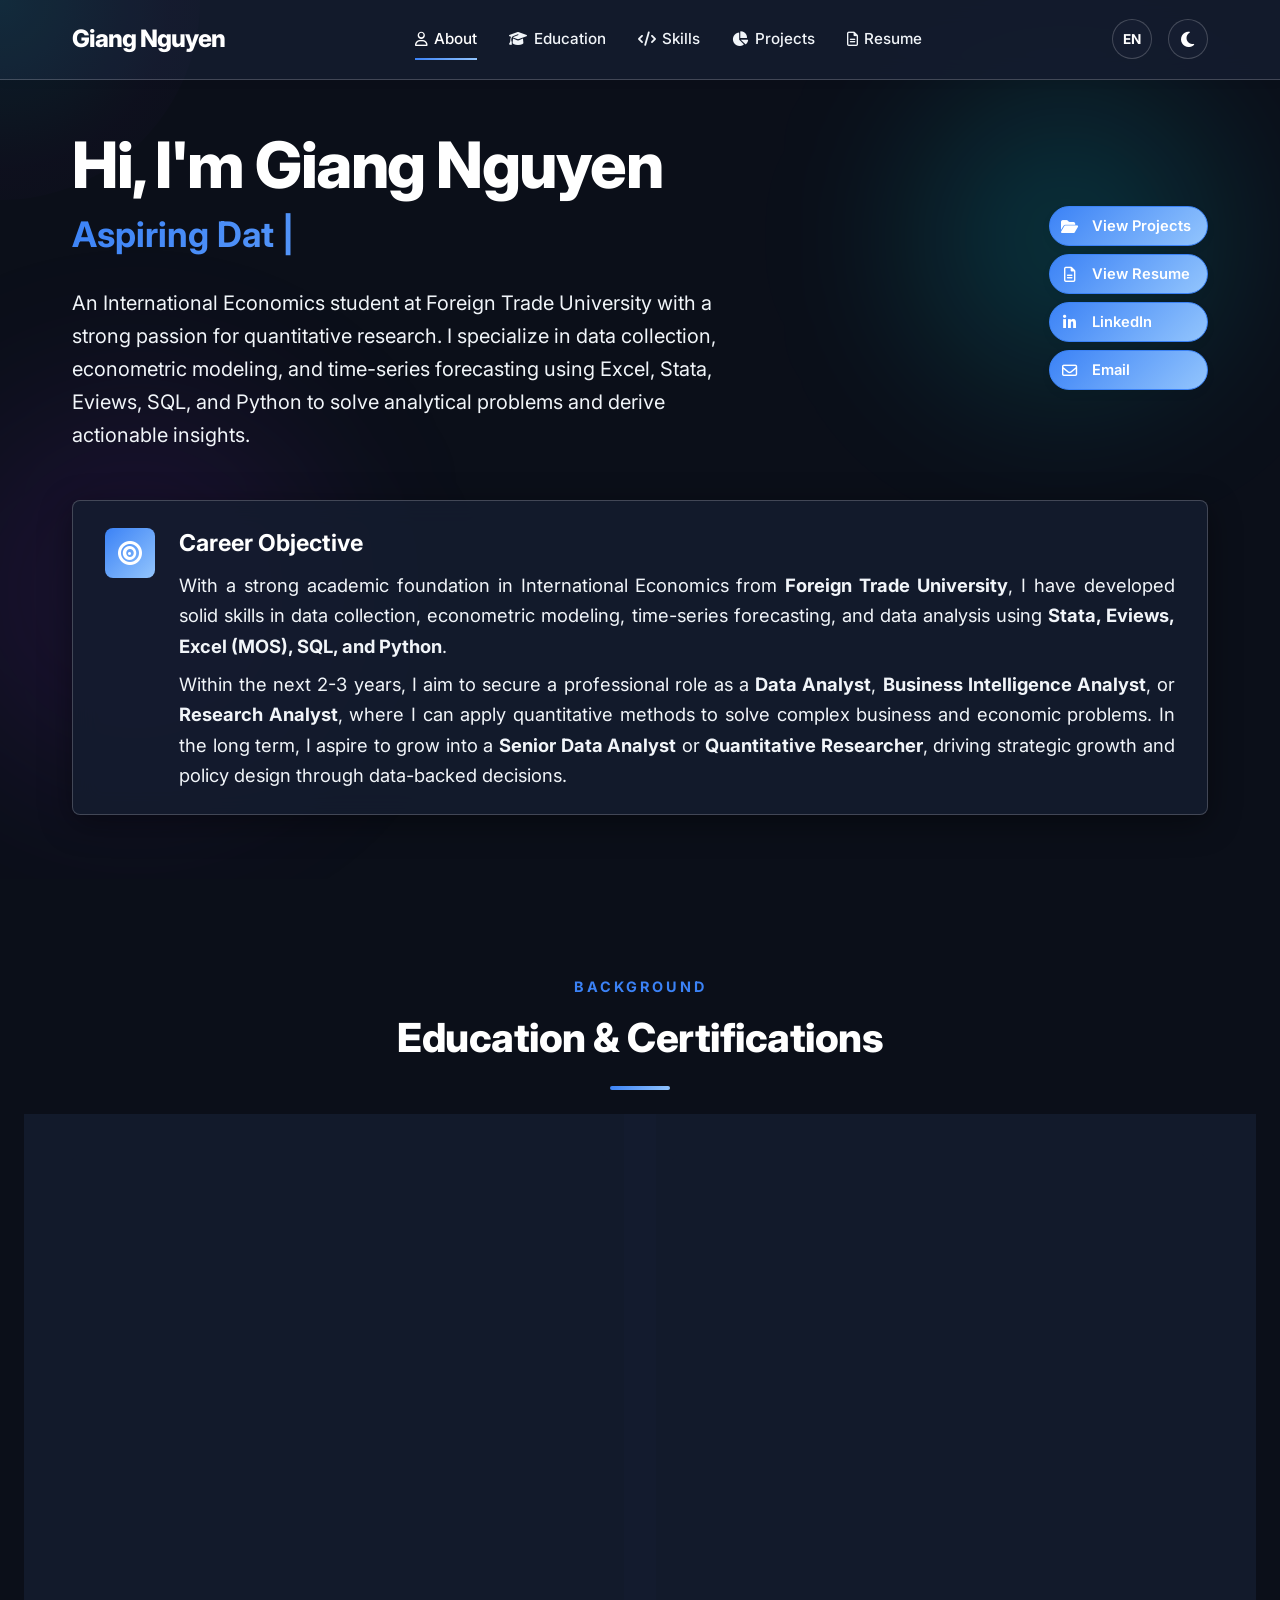
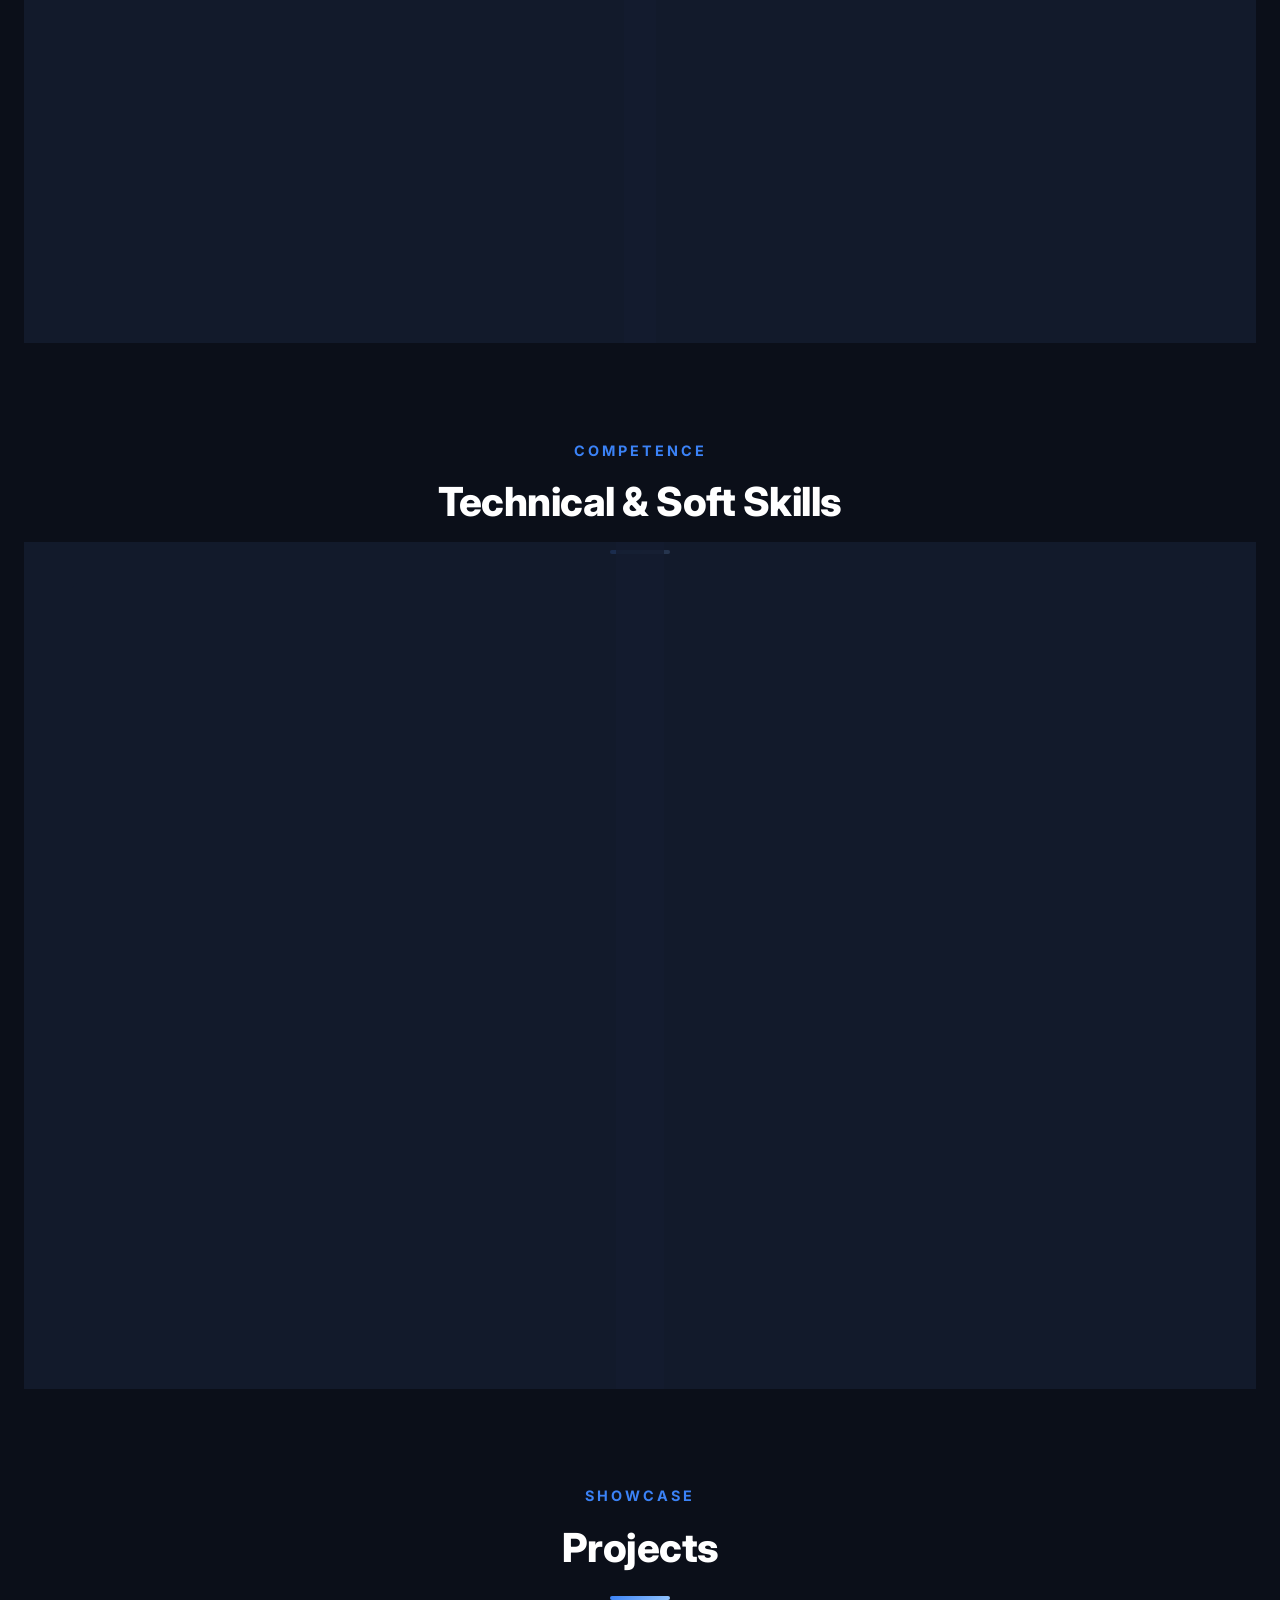
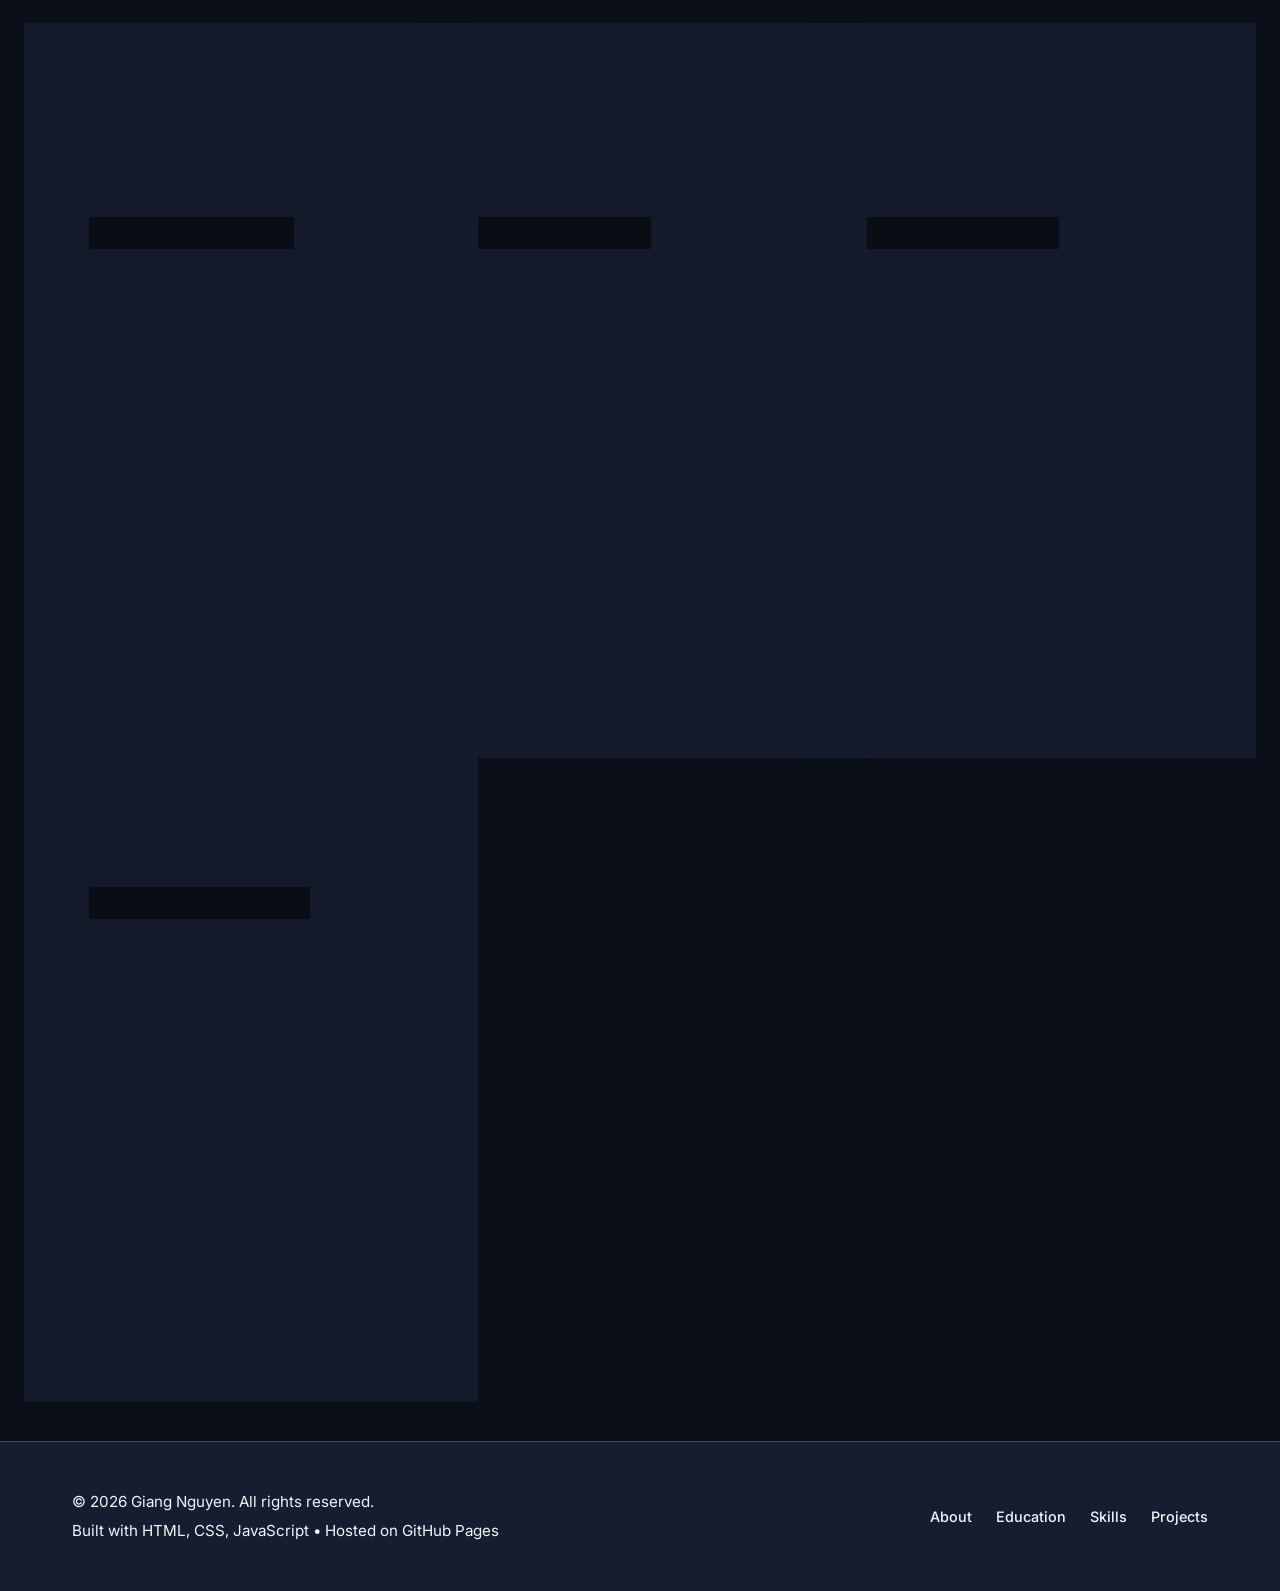
==== commit 7227c390: "Update FTU education years to 2023 - now, move AI Tool Integration to top of soft skills, and enlarg" ====
--- a/index.html
+++ b/index.html
@@ -152,7 +152,7 @@
                             <!-- Foreign Trade University -->
                             <div>
                                 <h4 style="font-family: var(--font-heading); font-size: 1.4rem; font-weight: 700; color: var(--text-primary); line-height: 1.2;" data-i18n="eduFtuName">Foreign Trade University</h4>
-                                <div style="font-size: 0.9rem; color: var(--accent-primary); font-weight: 700; margin-top: 0.3rem;" data-i18n="eduFtuYears">2023 - 2027 (Expected)</div>
+                                <div style="font-size: 0.9rem; color: var(--accent-primary); font-weight: 700; margin-top: 0.3rem;" data-i18n="eduFtuYears">2023 - now</div>
                             </div>
                             <p style="font-style: italic; color: var(--text-muted); font-size: 1rem; margin-top: -0.3rem;" data-i18n="eduFtuMajor">Undergraduate in International Economics</p>
                             <div class="timeline-highlights" style="margin-bottom: 0.5rem;">
@@ -279,6 +279,14 @@
                         <h3 class="skills-cat-title"><i class="fa-solid fa-brain"></i> <span data-i18n="skillsSoftTitle">Analytical Mindset & Soft Skills</span></h3>
                         <div class="skills-tag-container">
                             <div class="skill-tag">
+                                <div class="tag-icon"><i class="fa-solid fa-robot"></i></div>
+                                <div>
+                                    <h4 data-i18n="skillPSTitle">AI Tool Integration</h4>
+                                    <p data-i18n="skillPSDesc">Leveraging generative AI models and prompt engineering to optimize research and data processing workflows.</p>
+                                </div>
+                            </div>
+
+                            <div class="skill-tag">
                                 <div class="tag-icon"><i class="fa-solid fa-magnifying-glass-chart"></i></div>
                                 <div>
                                     <h4 data-i18n="skillATTitle">Analytical Thinking</h4>
@@ -299,14 +307,6 @@
                                 <div>
                                     <h4 data-i18n="skillDSTitle">Data Storytelling</h4>
                                     <p data-i18n="skillDSDesc">Explaining complex technical numbers into easily understood business insights for stakeholders.</p>
-                                </div>
-                            </div>
-
-                            <div class="skill-tag">
-                                <div class="tag-icon"><i class="fa-solid fa-robot"></i></div>
-                                <div>
-                                    <h4 data-i18n="skillPSTitle">AI Tool Integration</h4>
-                                    <p data-i18n="skillPSDesc">Leveraging generative AI models and prompt engineering to optimize research and data processing workflows.</p>
                                 </div>
                             </div>
 
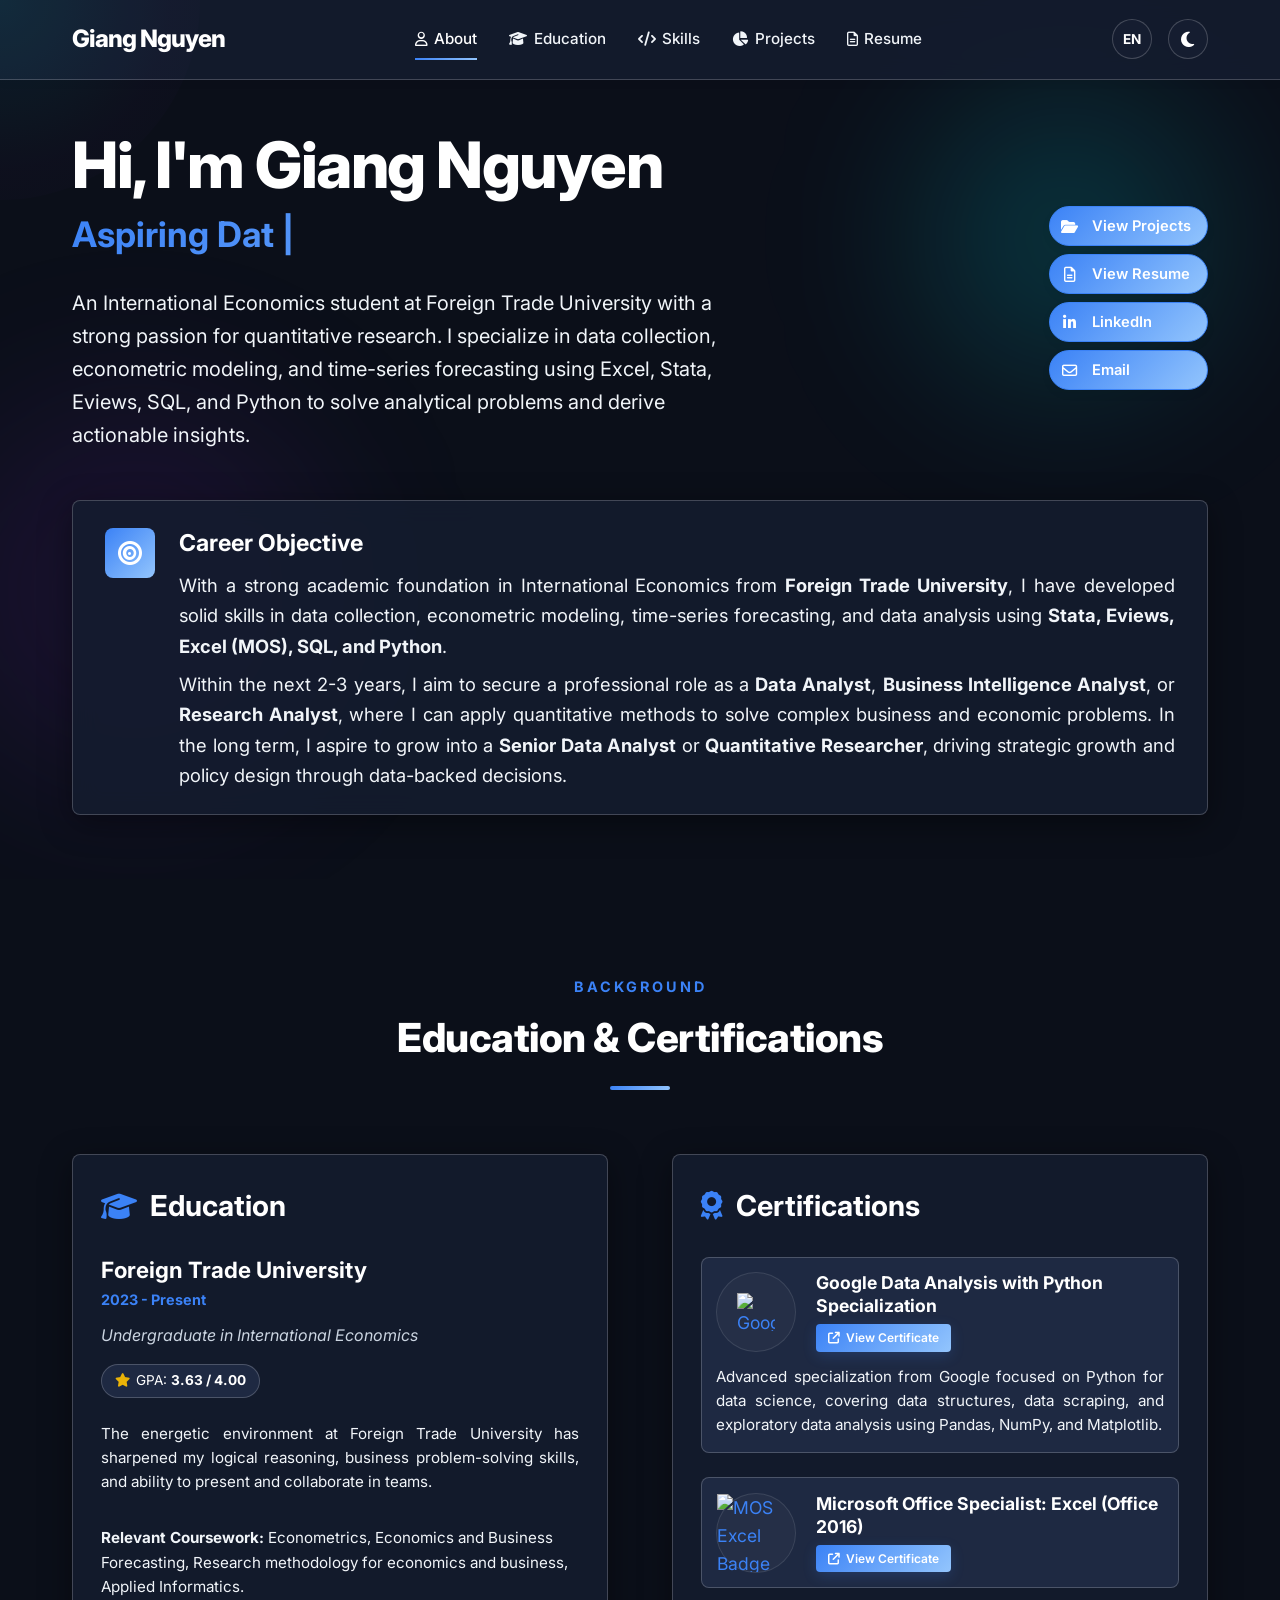
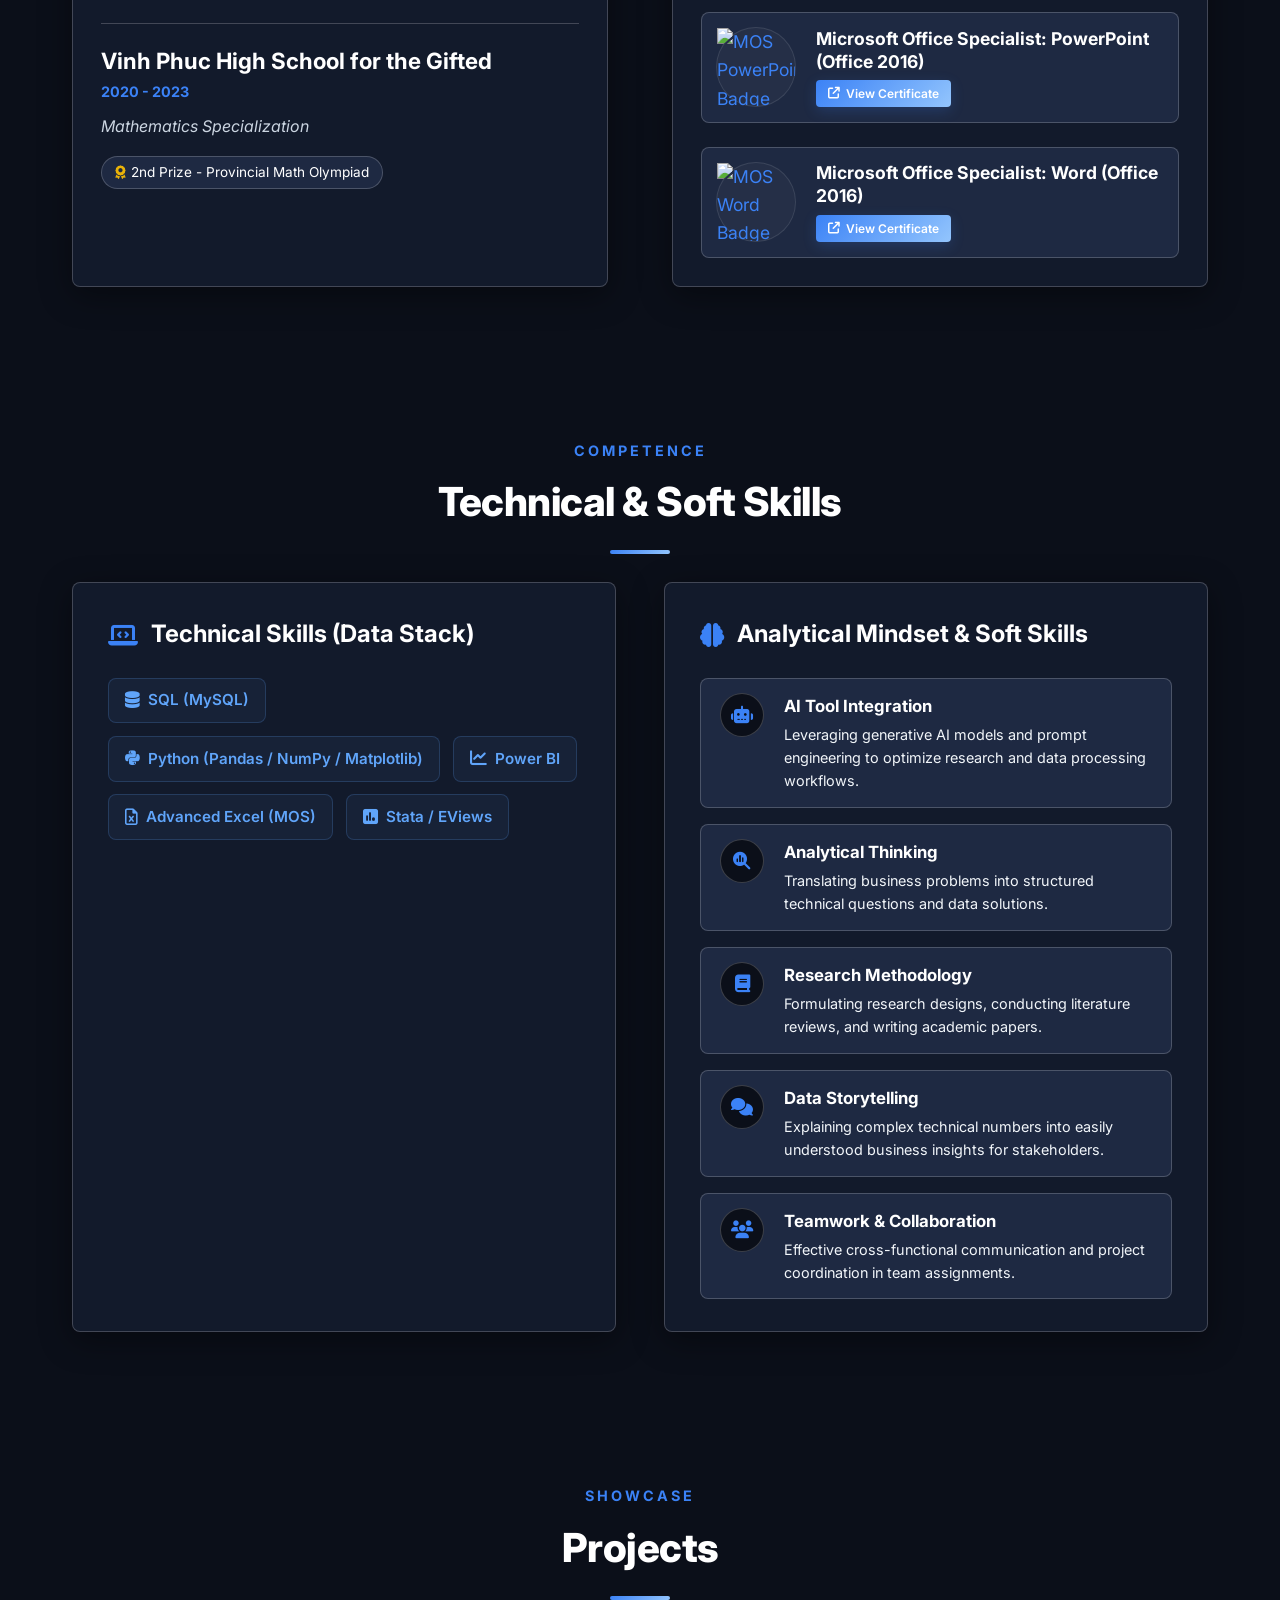
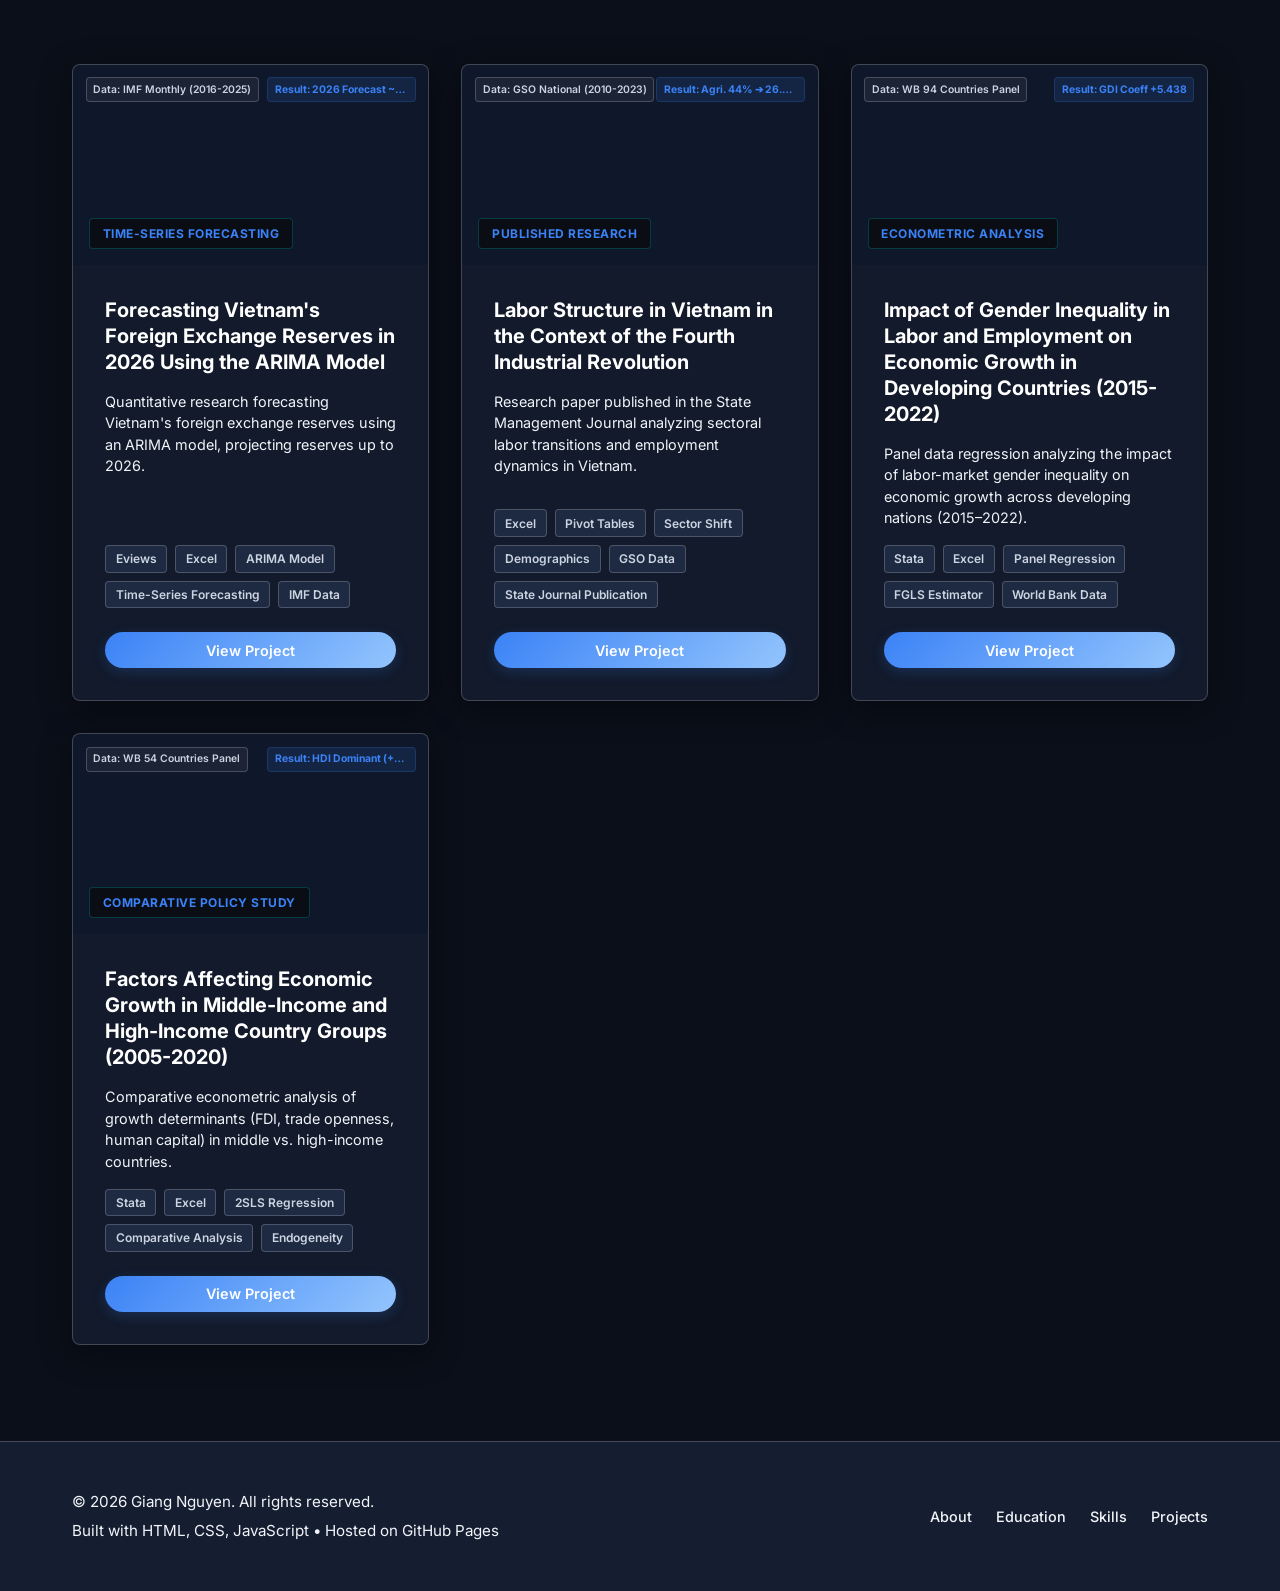
==== commit 0d226d0c: "Update FTU education dates to 2023 - Present" ====
--- a/index.html
+++ b/index.html
@@ -152,7 +152,7 @@
                             <!-- Foreign Trade University -->
                             <div>
                                 <h4 style="font-family: var(--font-heading); font-size: 1.4rem; font-weight: 700; color: var(--text-primary); line-height: 1.2;" data-i18n="eduFtuName">Foreign Trade University</h4>
-                                <div style="font-size: 0.9rem; color: var(--accent-primary); font-weight: 700; margin-top: 0.3rem;" data-i18n="eduFtuYears">2023 - now</div>
+                                <div style="font-size: 0.9rem; color: var(--accent-primary); font-weight: 700; margin-top: 0.3rem;" data-i18n="eduFtuYears">2023 - Present</div>
                             </div>
                             <p style="font-style: italic; color: var(--text-muted); font-size: 1rem; margin-top: -0.3rem;" data-i18n="eduFtuMajor">Undergraduate in International Economics</p>
                             <div class="timeline-highlights" style="margin-bottom: 0.5rem;">
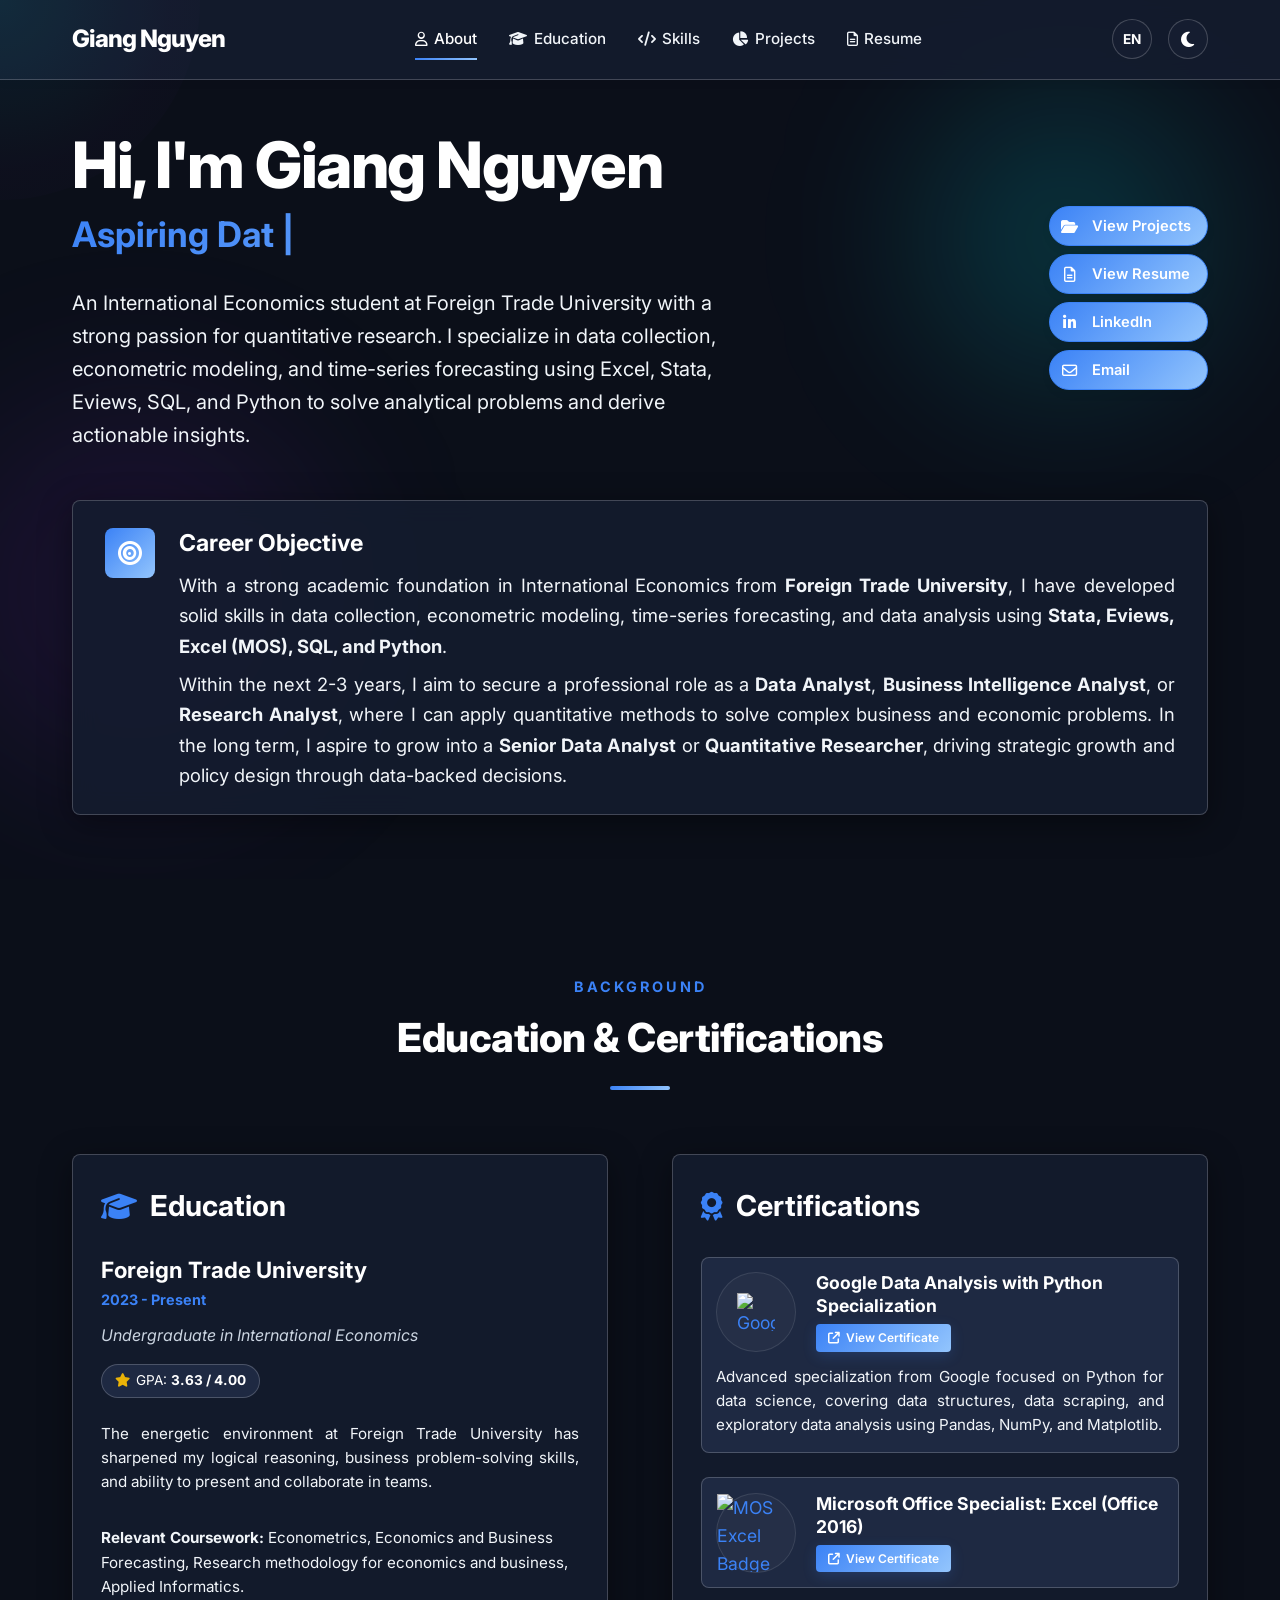
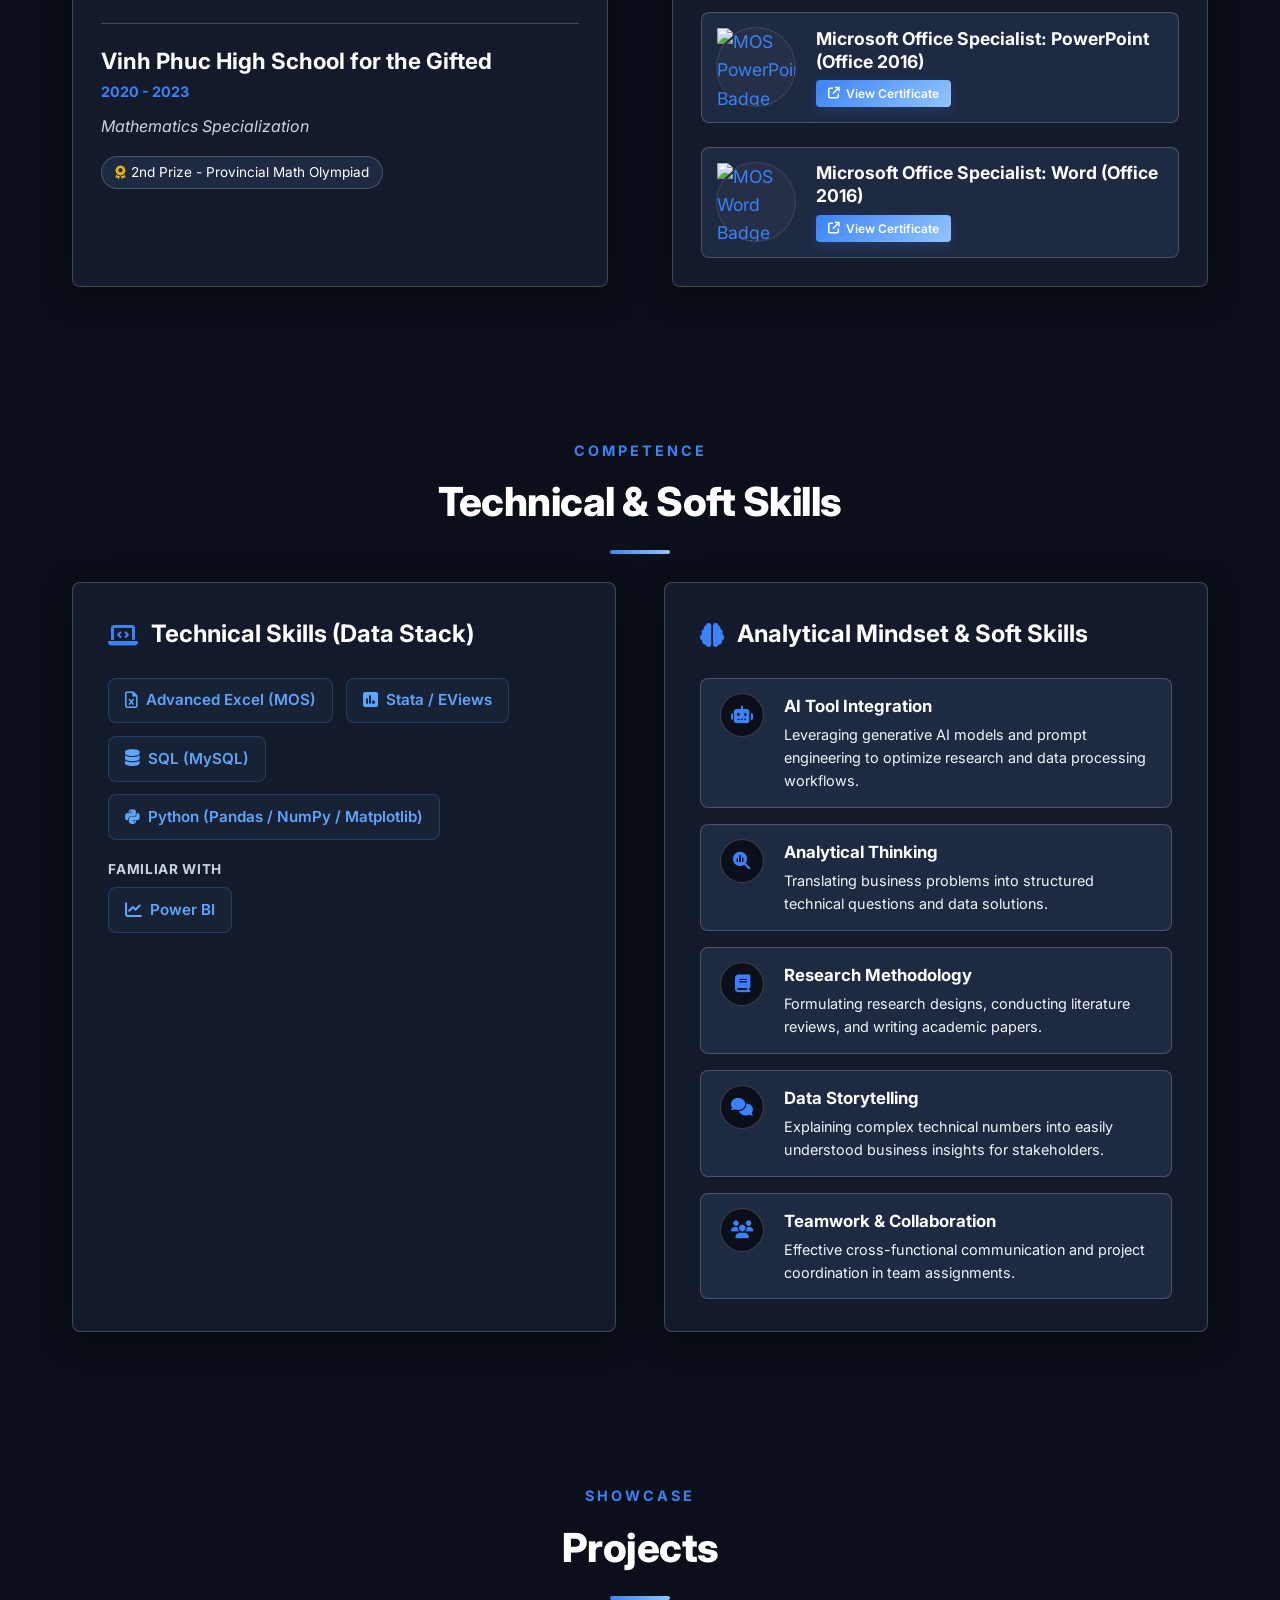
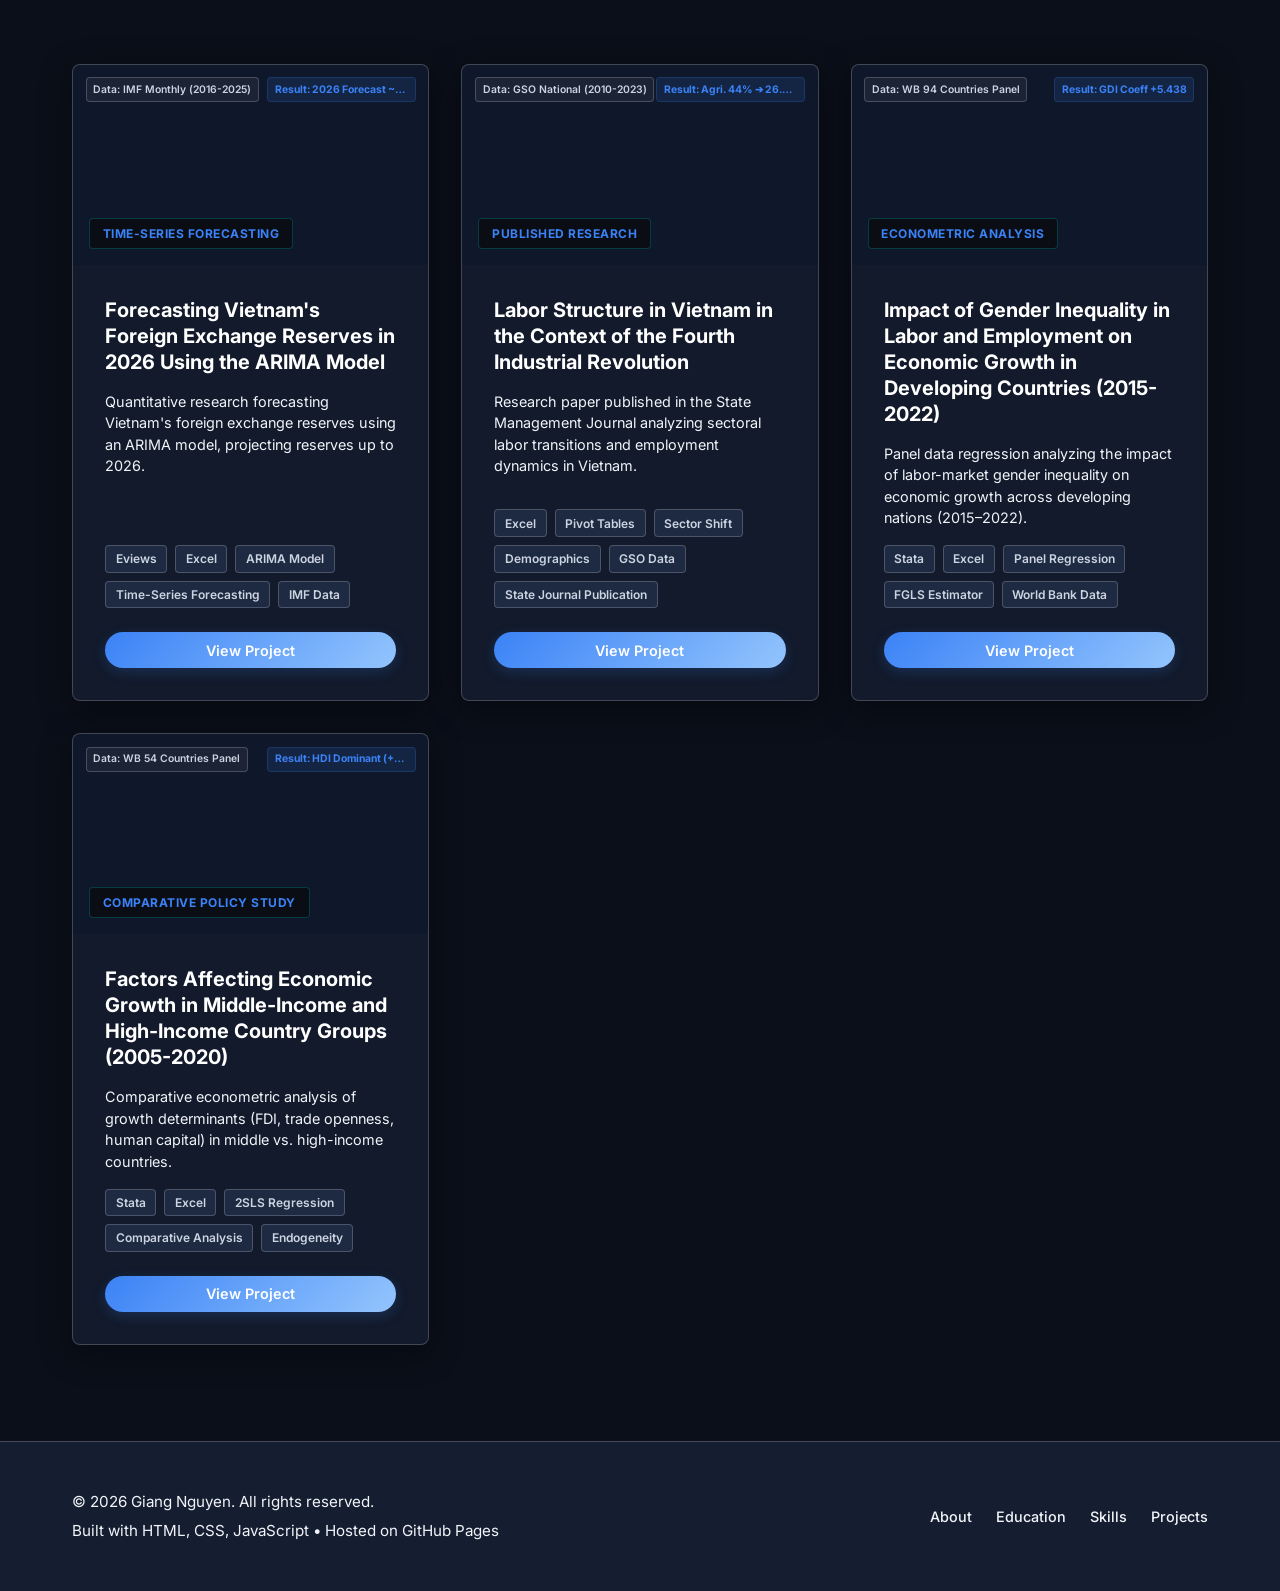
==== commit f66f7050: "Update technical skills stack, resume roles, project popup headings, and configure dynamic PDF tab t" ====
--- a/index.html
+++ b/index.html
@@ -266,11 +266,14 @@
                     <div class="skills-category glass">
                         <h3 class="skills-cat-title"><i class="fa-solid fa-laptop-code"></i> <span data-i18n="skillsTechTitle">Technical Skills (Data Stack)</span></h3>
                         <div class="skills-chips-container">
+                            <span class="skill-chip"><i class="fa-regular fa-file-excel"></i> Advanced Excel (MOS)</span>
+                            <span class="skill-chip"><i class="fa-solid fa-square-poll-vertical"></i> Stata / EViews</span>
                             <span class="skill-chip"><i class="fa-solid fa-database"></i> SQL (MySQL)</span>
                             <span class="skill-chip"><i class="fa-brands fa-python"></i> Python (Pandas / NumPy / Matplotlib)</span>
+                        </div>
+                        <div style="margin-top: 1.2rem; margin-bottom: 0.4rem; font-size: 0.85rem; font-weight: 700; text-transform: uppercase; letter-spacing: 0.05em; color: var(--text-muted);" data-i18n="skillsFamiliarTitle">Familiar with</div>
+                        <div class="skills-chips-container" style="margin-top: 0;">
                             <span class="skill-chip"><i class="fa-solid fa-chart-line"></i> Power BI</span>
-                            <span class="skill-chip"><i class="fa-regular fa-file-excel"></i> Advanced Excel (MOS)</span>
-                            <span class="skill-chip"><i class="fa-solid fa-square-poll-vertical"></i> Stata / EViews</span>
                         </div>
                     </div>
                     
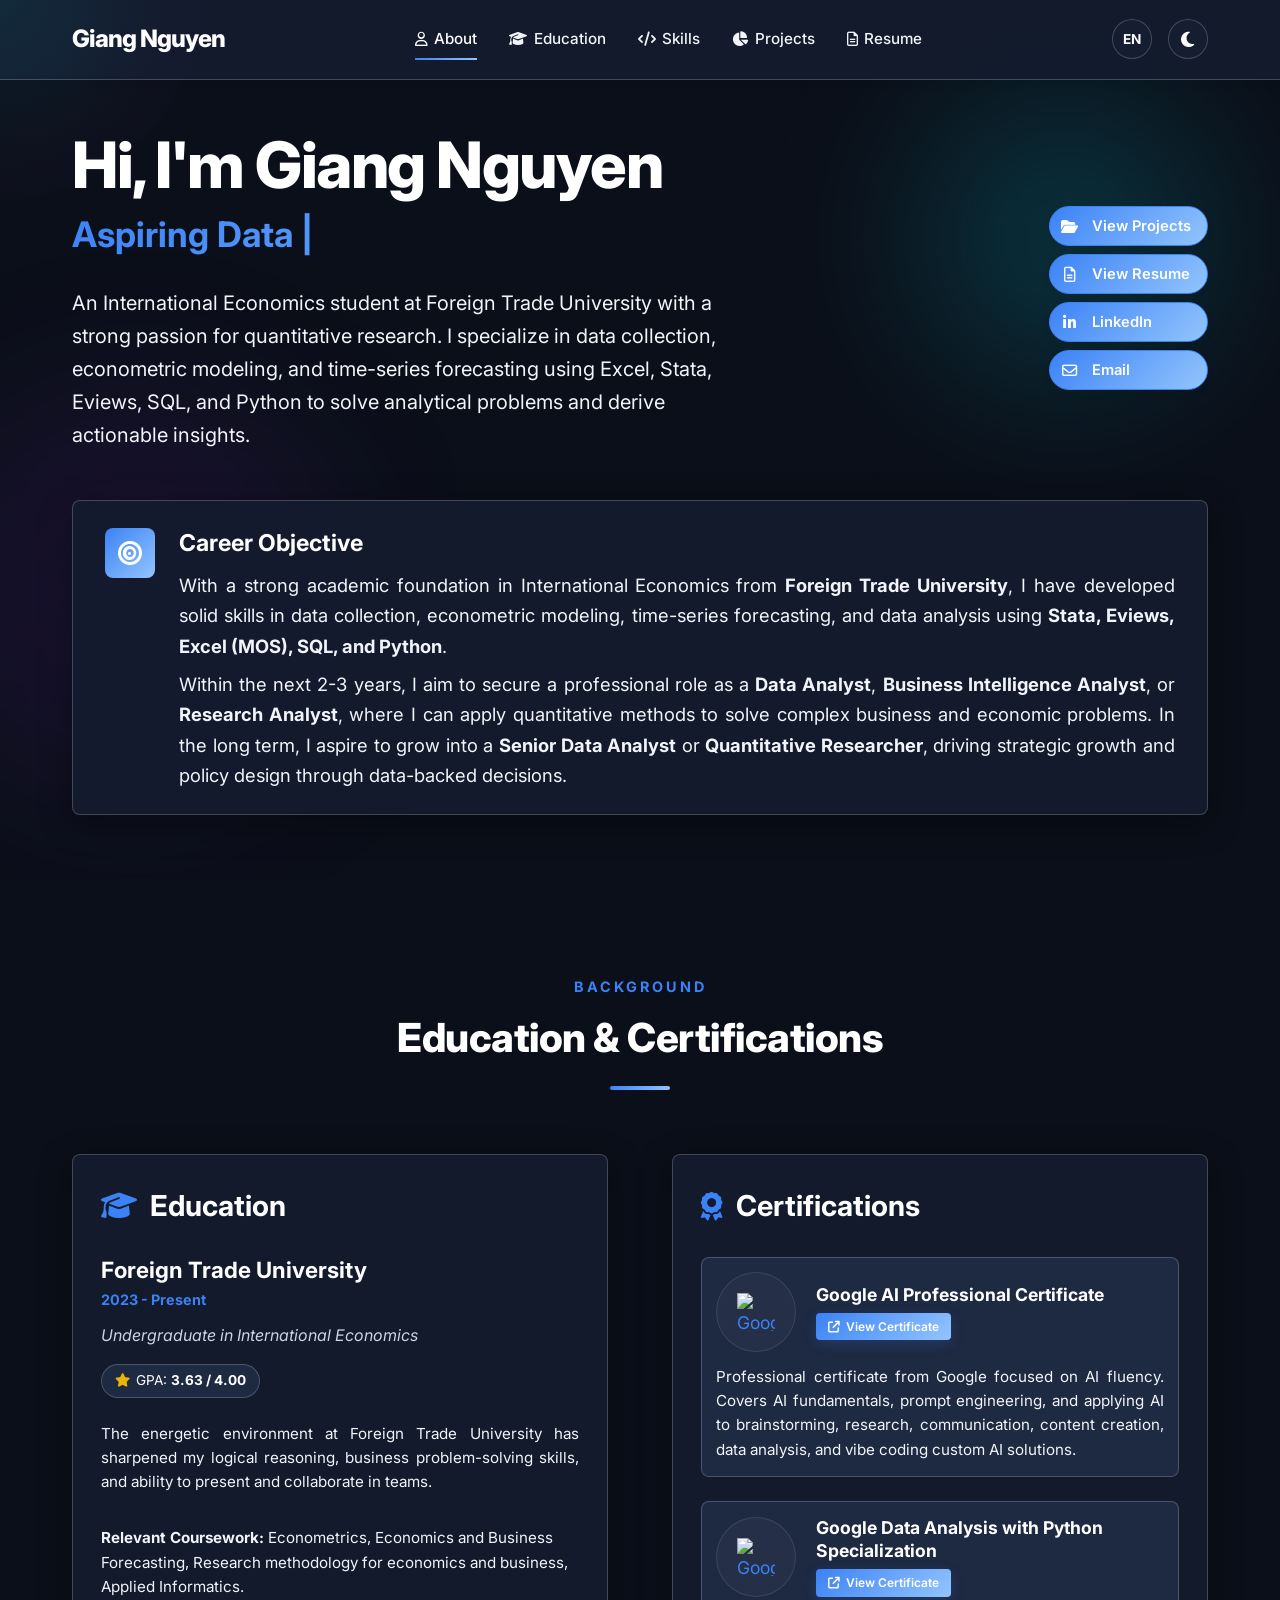
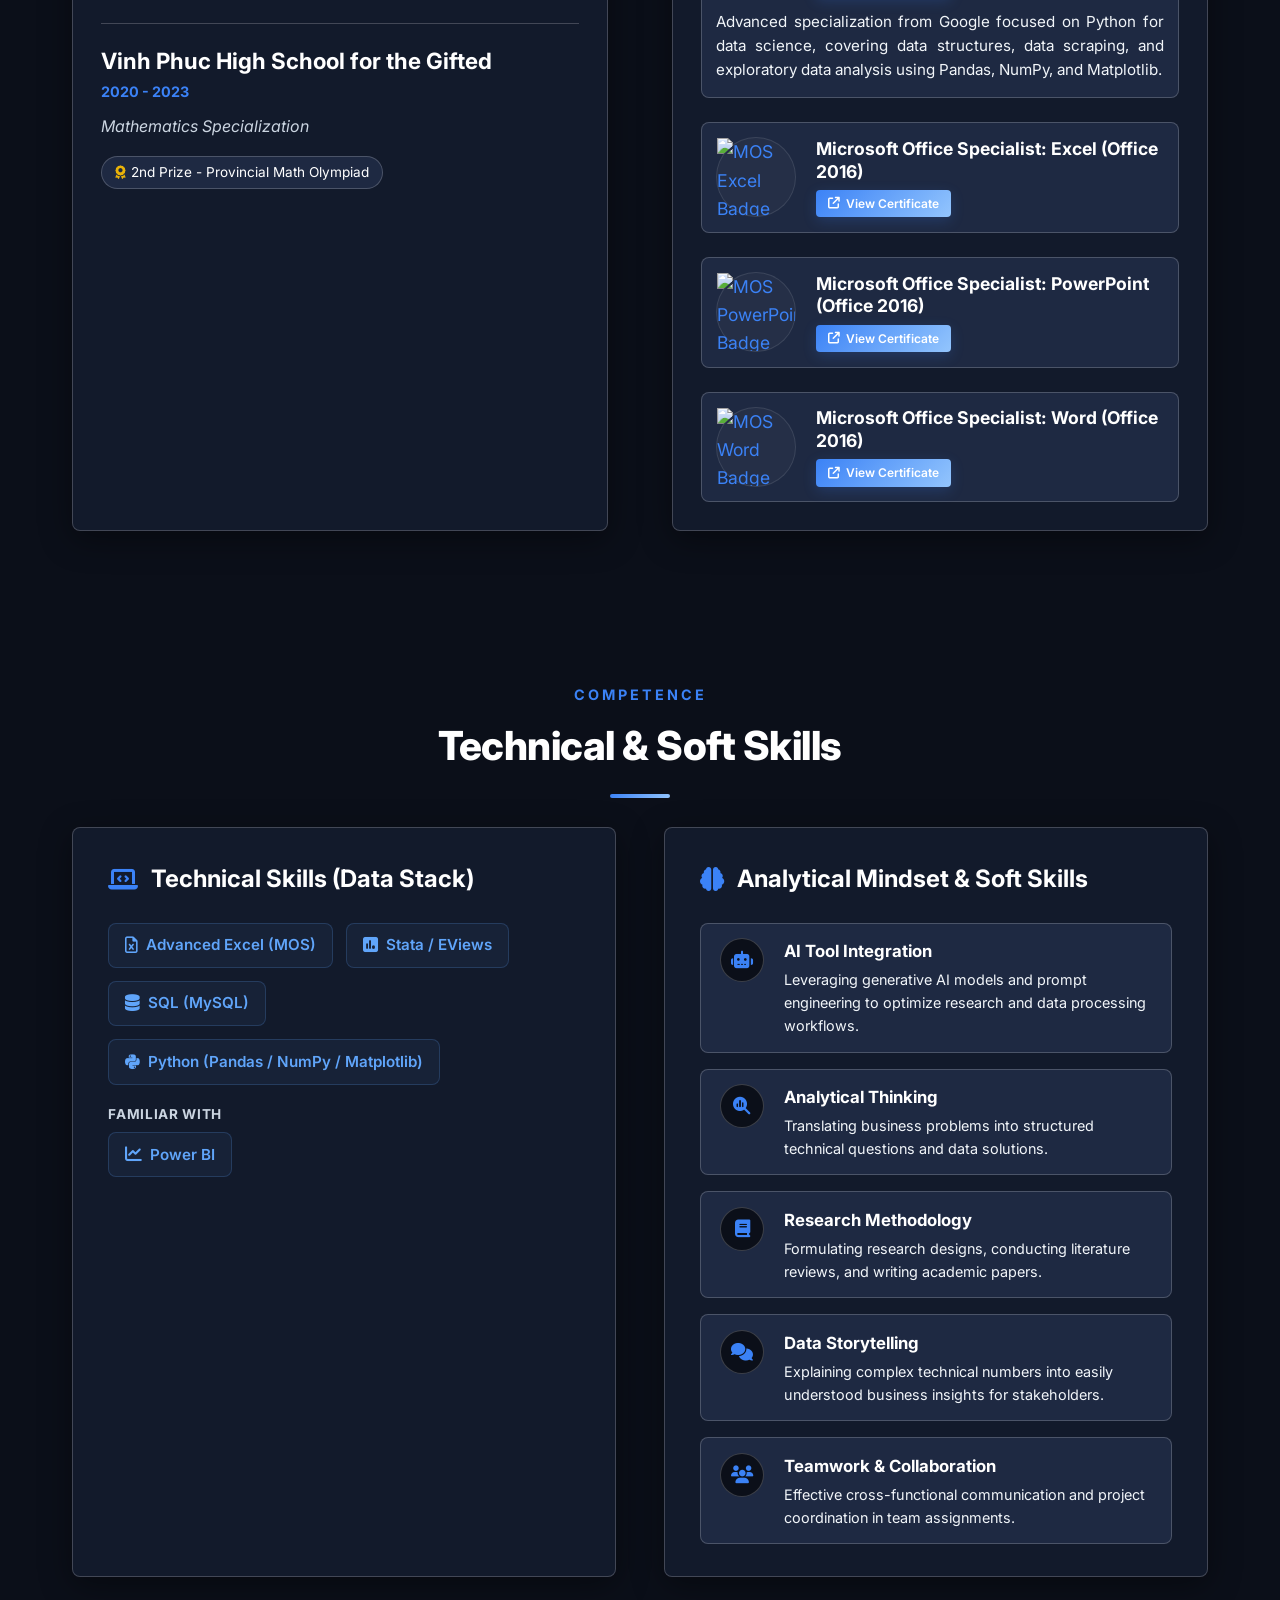
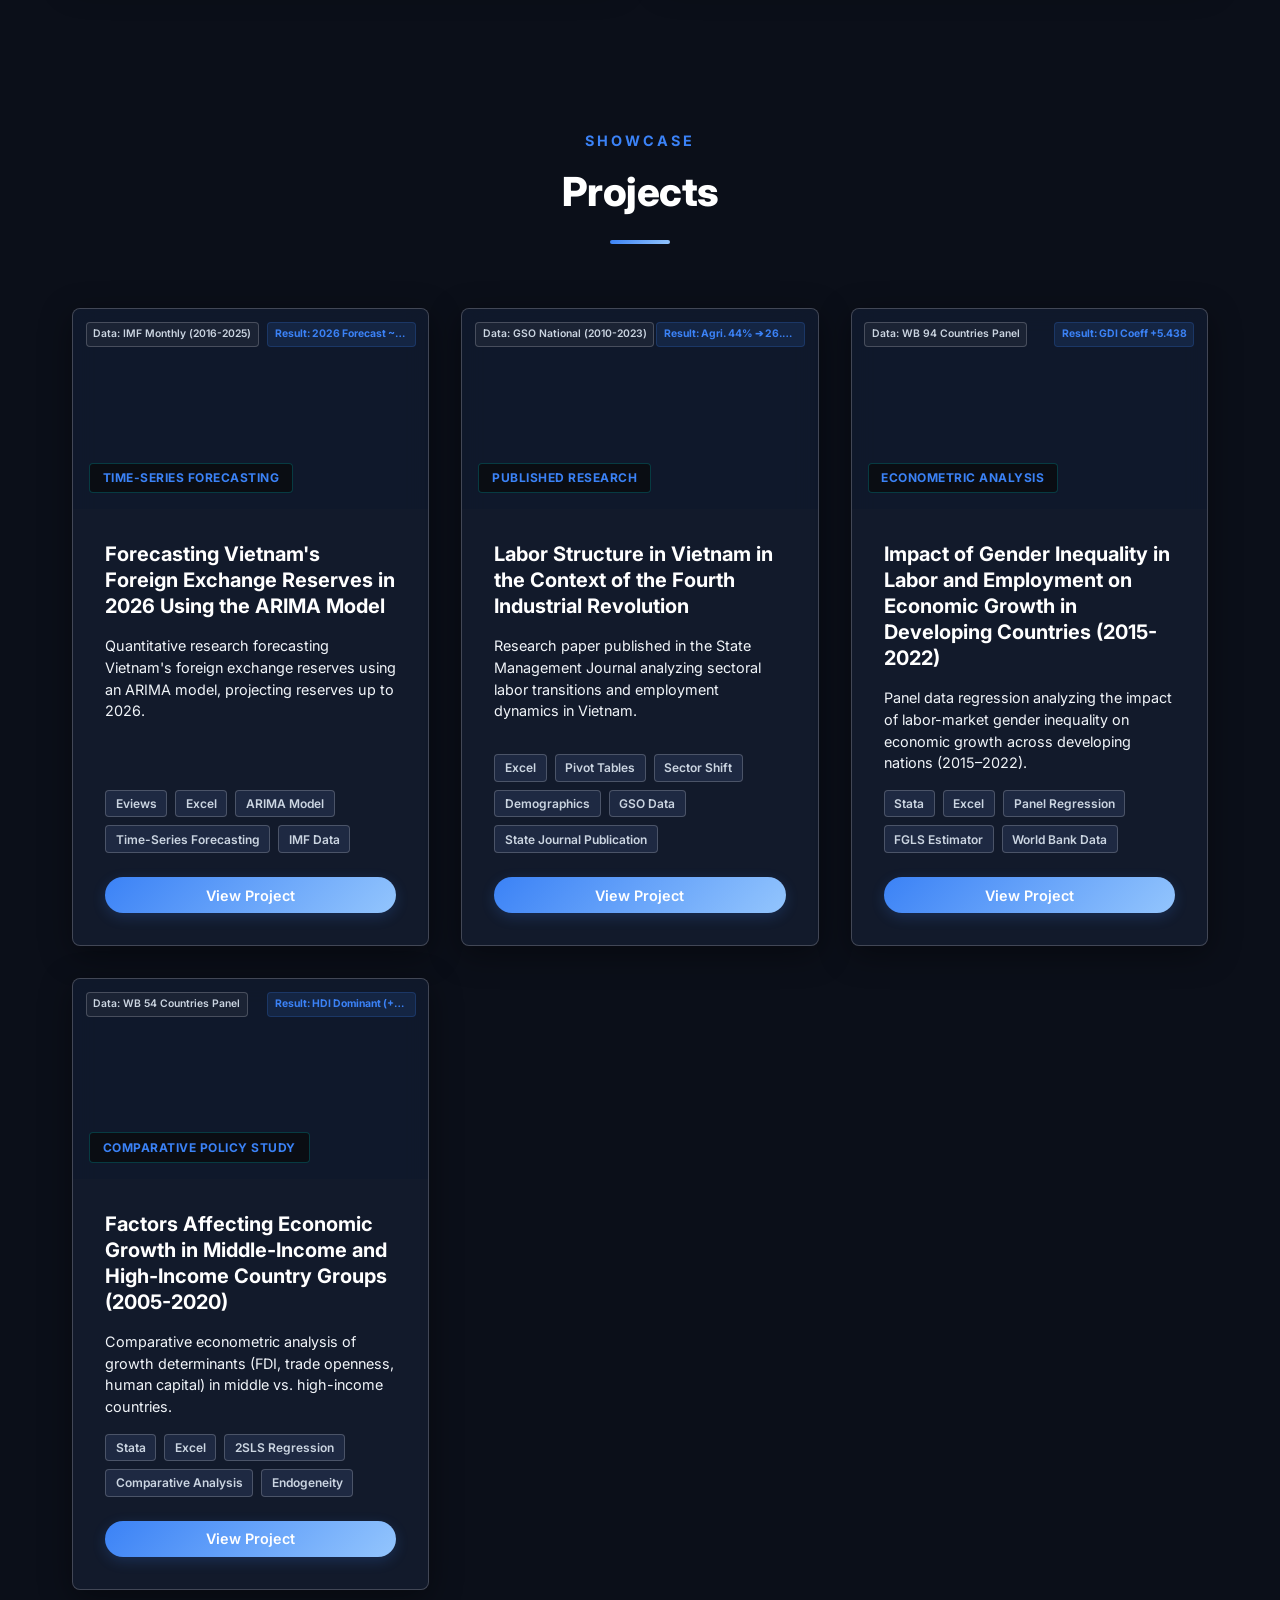
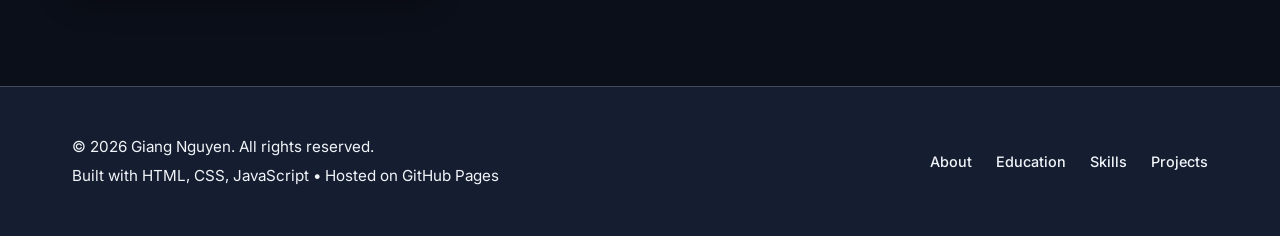
==== commit 738e05b3: "Add Google AI Professional Certificate to website and resume" ====
--- a/index.html
+++ b/index.html
@@ -184,6 +184,24 @@
                         <h3 class="column-title" style="margin-bottom: 0.5rem;"><i class="fa-solid fa-award"></i> <span data-i18n="certHeader">Certifications</span></h3>
                         
                         <div class="skills-tag-container">
+                            <!-- Google AI Professional Certificate -->
+                            <div class="skill-tag cert-skill-tag">
+                                <div style="display: flex; align-items: center; gap: 1.2rem; width: 100%;">
+                                    <div class="tag-icon cert-tag-icon google-icon">
+                                        <img src="https://upload.wikimedia.org/wikipedia/commons/c/c1/Google_%22G%22_logo.svg" alt="Google Logo">
+                                    </div>
+                                    <div style="flex-grow: 1; display: flex; flex-direction: column; gap: 0.4rem;">
+                                        <h4 data-i18n="certGoogleAiName" style="margin: 0; font-size: 1.1rem; font-weight: 700; color: var(--text-primary); line-height: 1.3;">Google AI Professional Certificate</h4>
+                                        <a href="https://coursera.org/share/8a548665387fc39bfe9d09267f61a156" target="_blank" rel="noopener noreferrer" class="btn btn-xs btn-primary" style="margin: 0; display: inline-flex; align-items: center; gap: 0.4rem; padding: 0.25rem 0.75rem; font-size: 0.75rem; text-decoration: none; width: fit-content; border-radius: 4px;">
+                                            <i class="fa-solid fa-arrow-up-right-from-square"></i> <span data-i18n="btnViewCert">View Certificate</span>
+                                        </a>
+                                    </div>
+                                </div>
+                                <div style="width: 100%;">
+                                    <p data-i18n="certGoogleAiDesc" style="margin: 0; font-size: 0.95rem; line-height: 1.6; color: var(--text-secondary); text-align: justify;">Professional certificate from Google focused on AI fluency. Covers AI fundamentals, prompt engineering, and applying AI to brainstorming, research, communication, content creation, data analysis, and vibe coding custom AI solutions.</p>
+                                </div>
+                            </div>
+                            
                             <!-- Google Data Analysis with Python Specialization -->
                             <div class="skill-tag cert-skill-tag">
                                 <div style="display: flex; align-items: center; gap: 1.2rem; width: 100%;">
--- a/style.css
+++ b/style.css
@@ -1635,7 +1635,7 @@
     border-radius: var(--border-radius-lg);
     z-index: 2;
     overflow-y: auto;
-    padding: 3rem;
+    padding: 2rem;
     transform: translateY(30px);
     transition: transform 0.4s cubic-bezier(0.16, 1, 0.3, 1);
 }
@@ -1703,11 +1703,11 @@
         gap: 1.5rem;
     }
     .modal-content {
-        padding: 3.5rem 1.2rem 1.5rem 1.2rem;
+        padding: 2.2rem 1rem 1rem 1rem;
         width: 95%;
     }
     .modal-content.modal-dashboard-wide {
-        padding: 3.5rem 1.2rem 1.5rem 1.2rem;
+        padding: 2.2rem 1rem 1rem 1rem;
         width: 95%;
     }
     .modal-close,
@@ -2012,11 +2012,11 @@
 @media (min-width: 769px) {
     .modal-content.modal-dashboard-wide {
         max-width: 1150px;
-        padding: 1.8rem 2.2rem;
+        padding: 1rem 1.8rem 1.2rem 1.8rem;
     }
 
     .modal-content.modal-dashboard-wide .modal-close {
-        top: 1.2rem;
+        top: 1rem;
         right: 1.5rem;
         width: 36px;
         height: 36px;
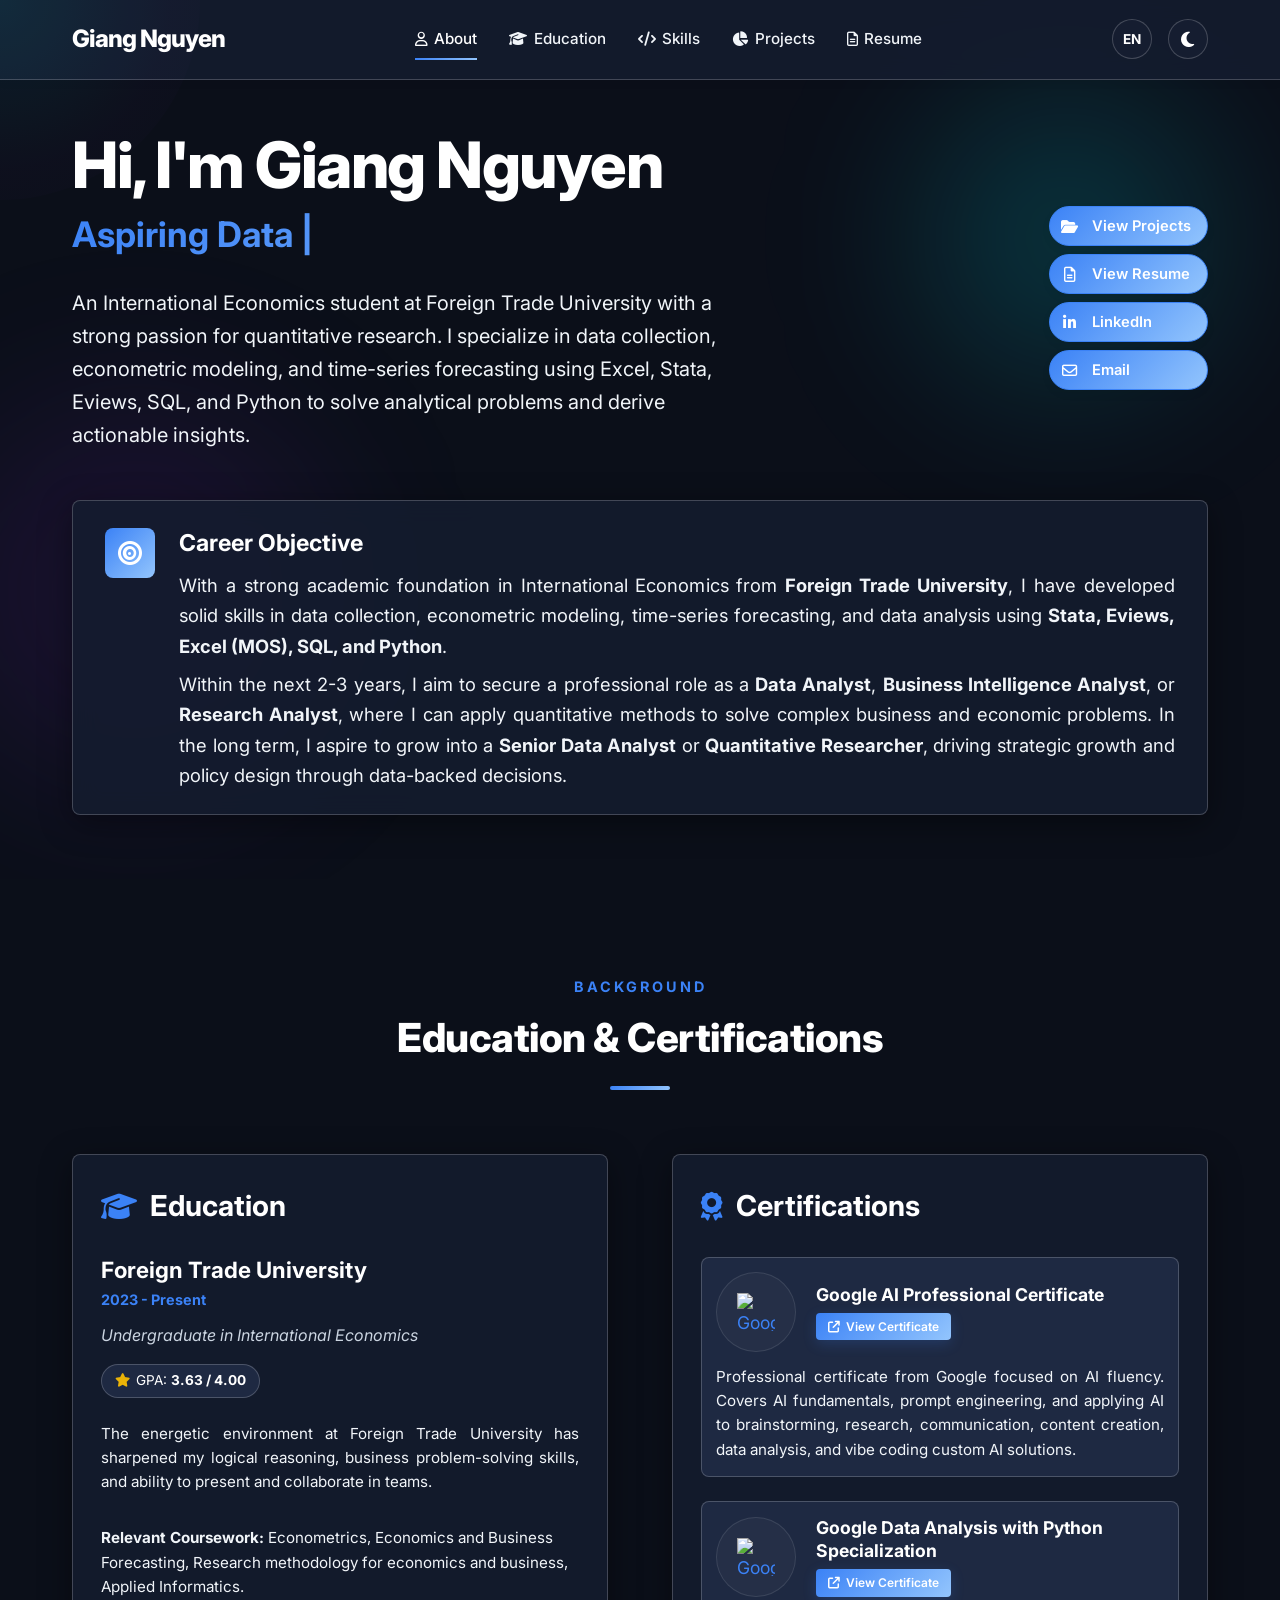
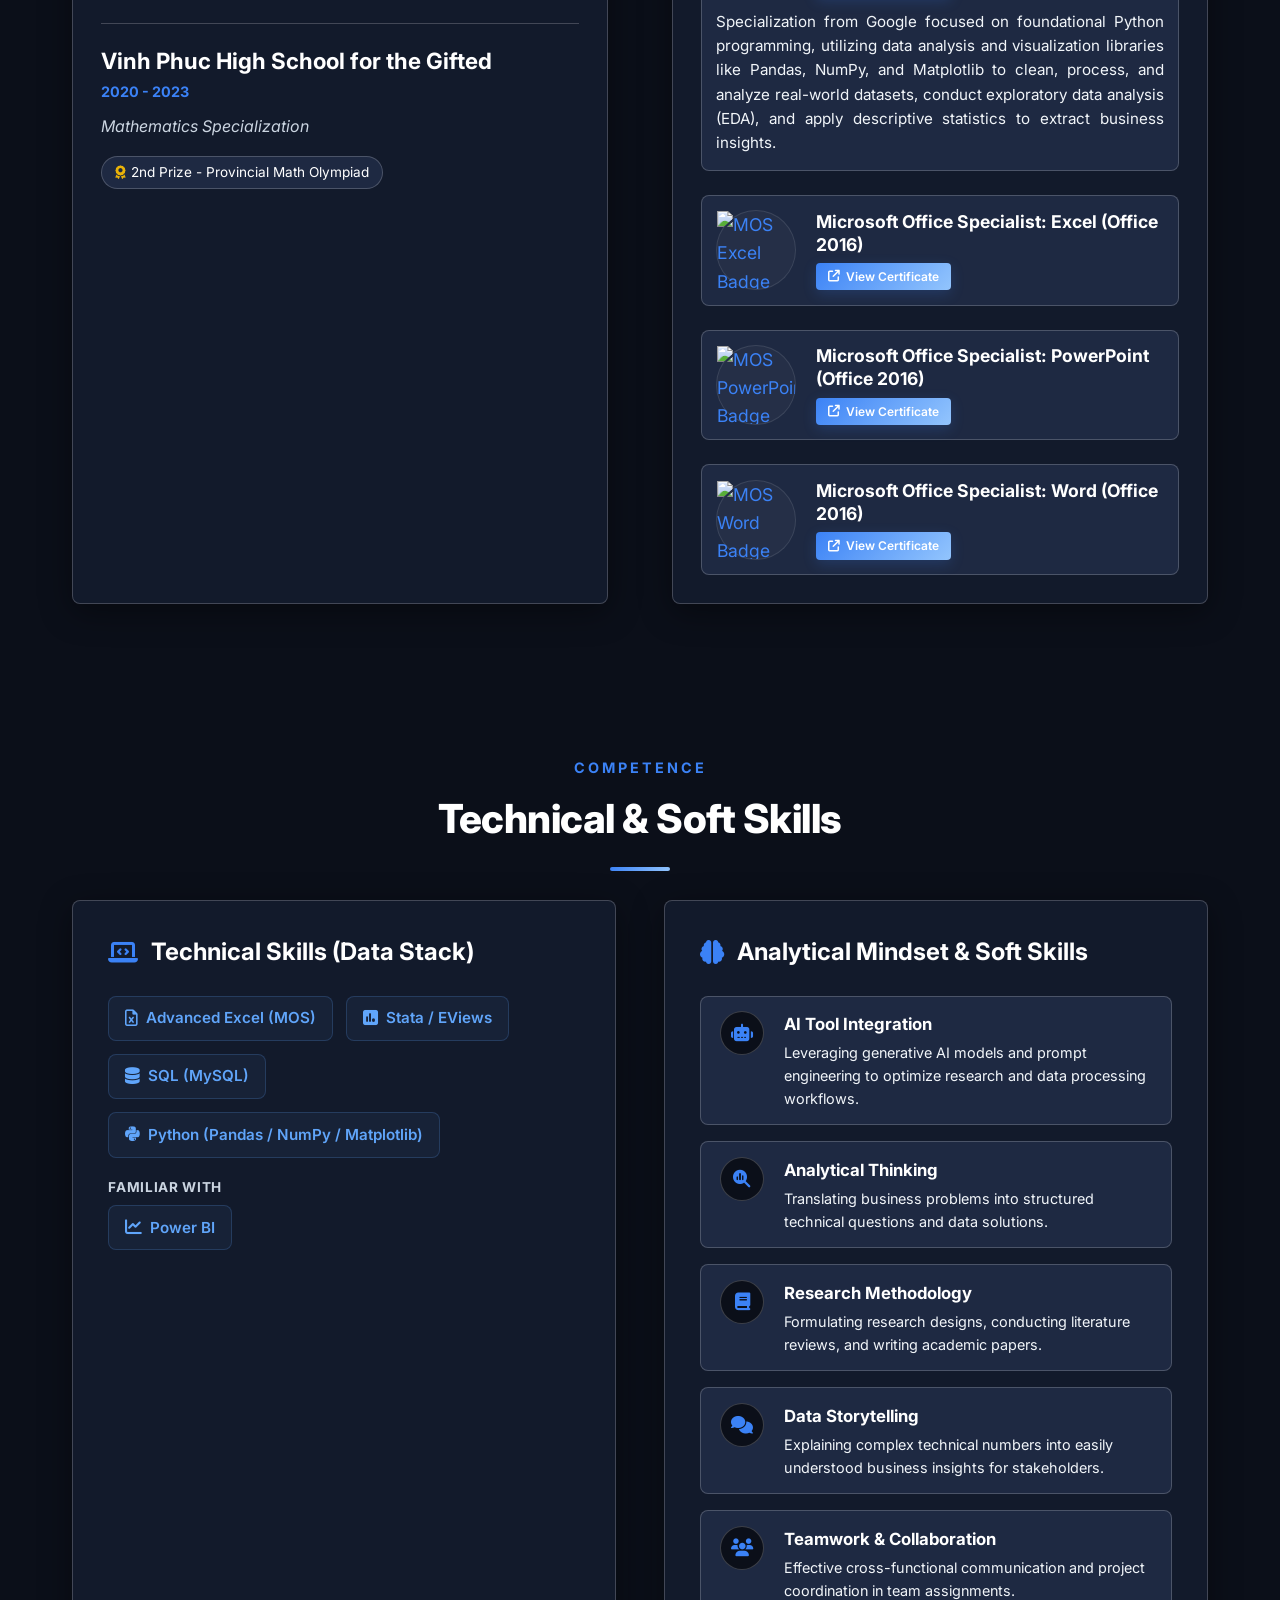
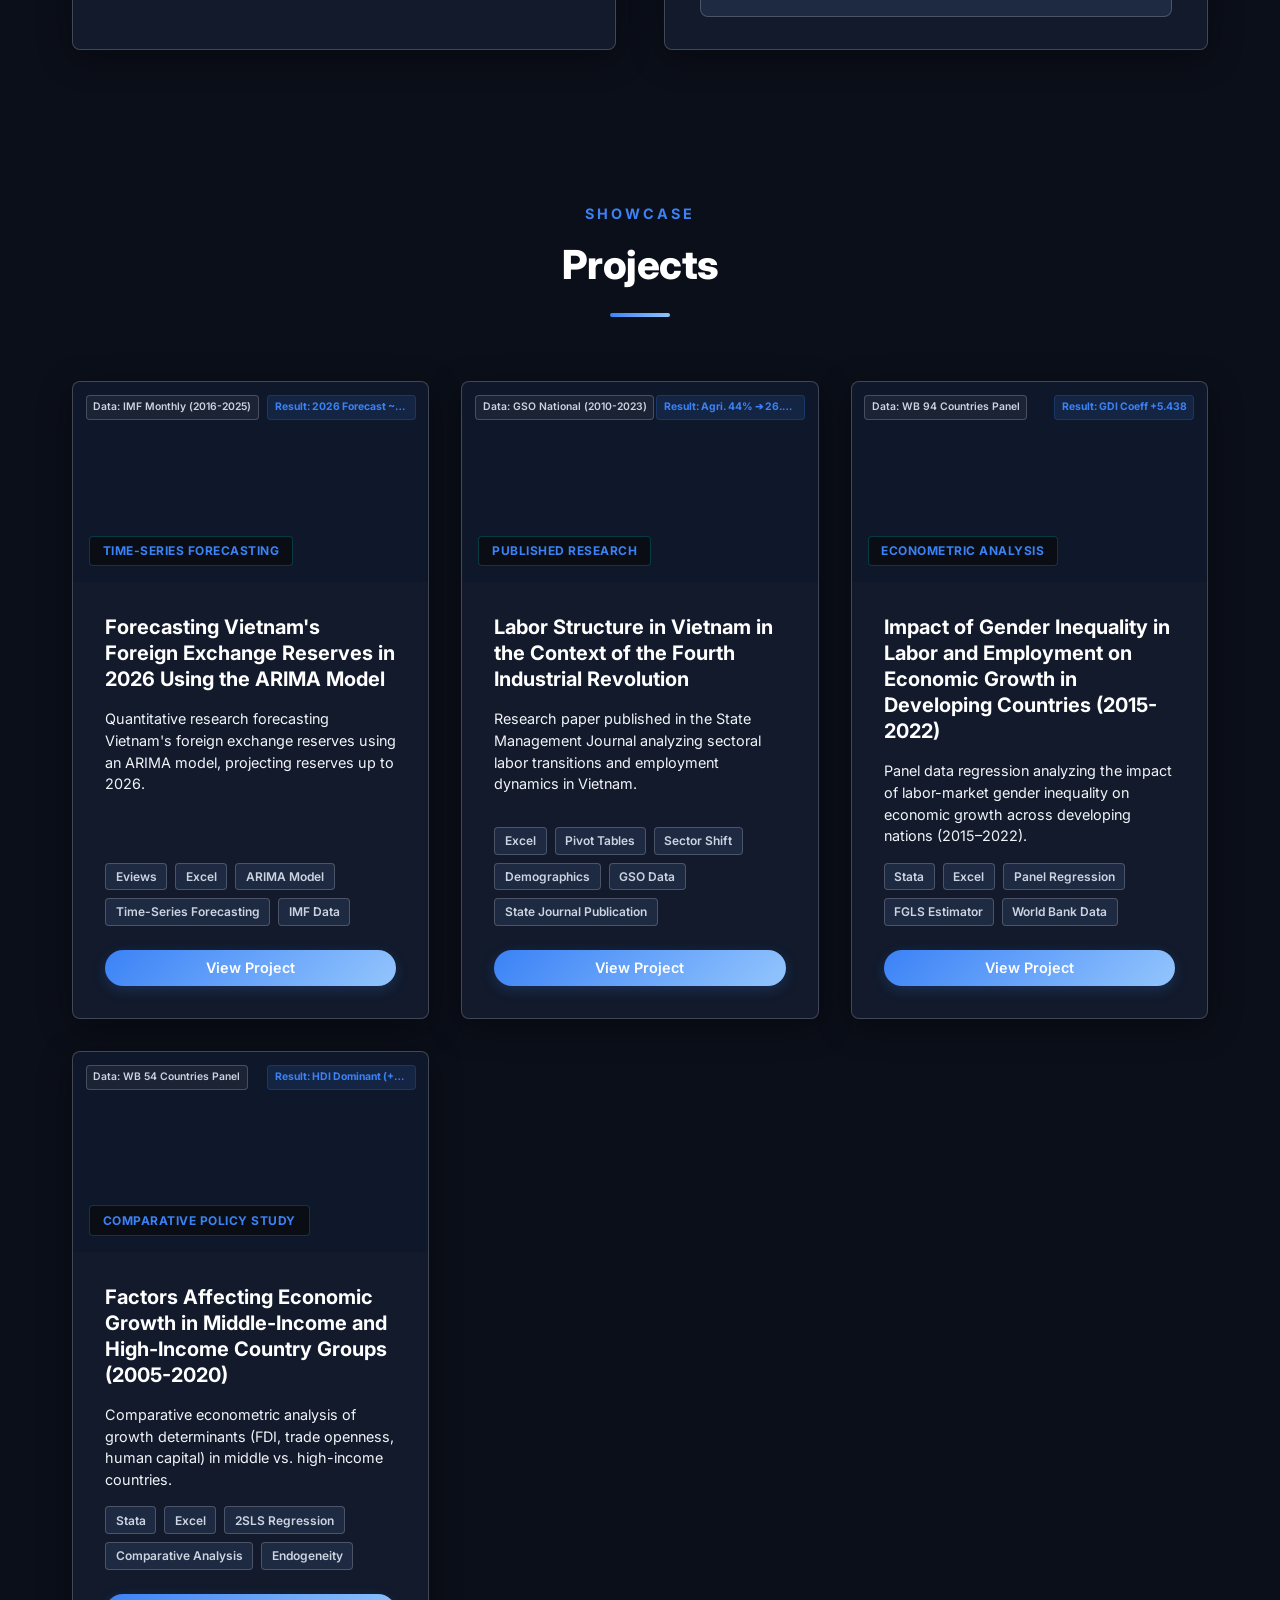
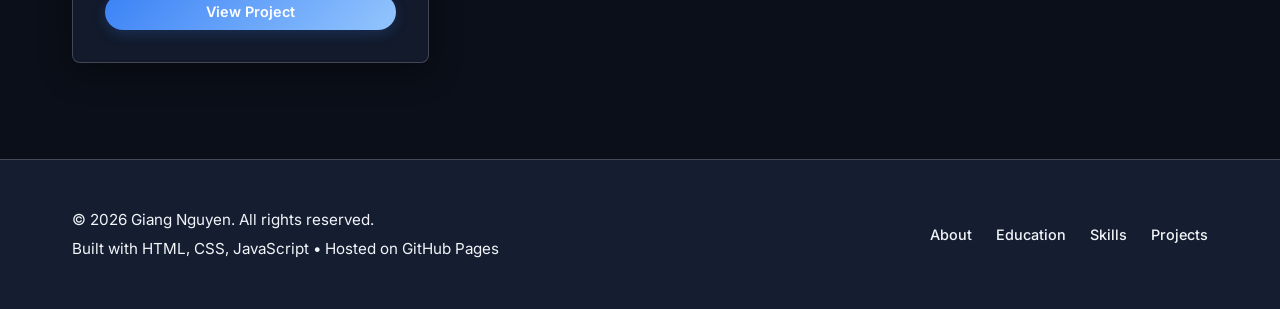
==== commit 0c5e8302: "Update description for Google Data Analysis with Python Specialization" ====
--- a/index.html
+++ b/index.html
@@ -216,7 +216,7 @@
                                     </div>
                                 </div>
                                 <div style="width: 100%;">
-                                    <p data-i18n="certGoogleDesc" style="margin: 0; font-size: 0.95rem; line-height: 1.6; color: var(--text-secondary); text-align: justify;">Advanced specialization from Google focused on Python for data science, covering data structures, data scraping, and exploratory data analysis using Pandas, NumPy, and Matplotlib.</p>
+                                    <p data-i18n="certGoogleDesc" style="margin: 0; font-size: 0.95rem; line-height: 1.6; color: var(--text-secondary); text-align: justify;">Specialization from Google focused on foundational Python programming, utilizing data analysis and visualization libraries like Pandas, NumPy, and Matplotlib to clean, process, and analyze real-world datasets, conduct exploratory data analysis (EDA), and apply descriptive statistics to extract business insights.</p>
                                 </div>
                             </div>
                             
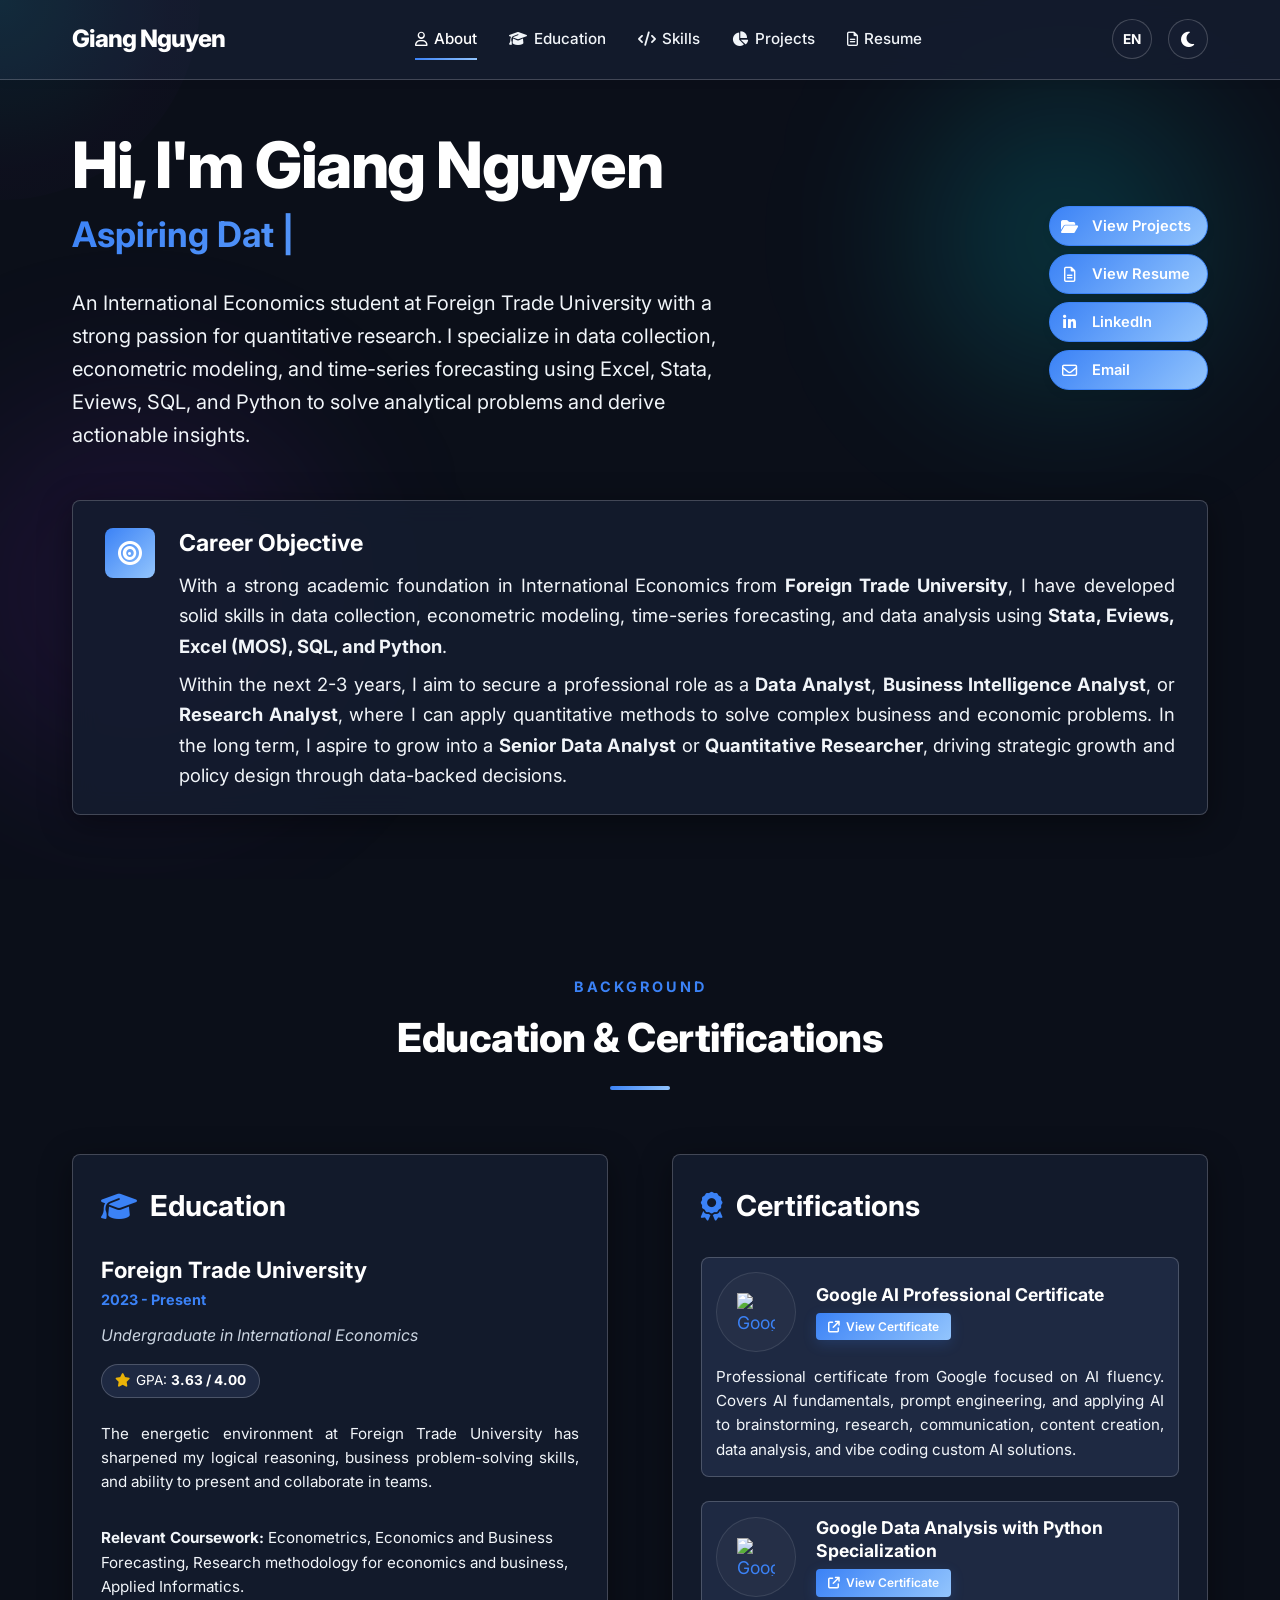
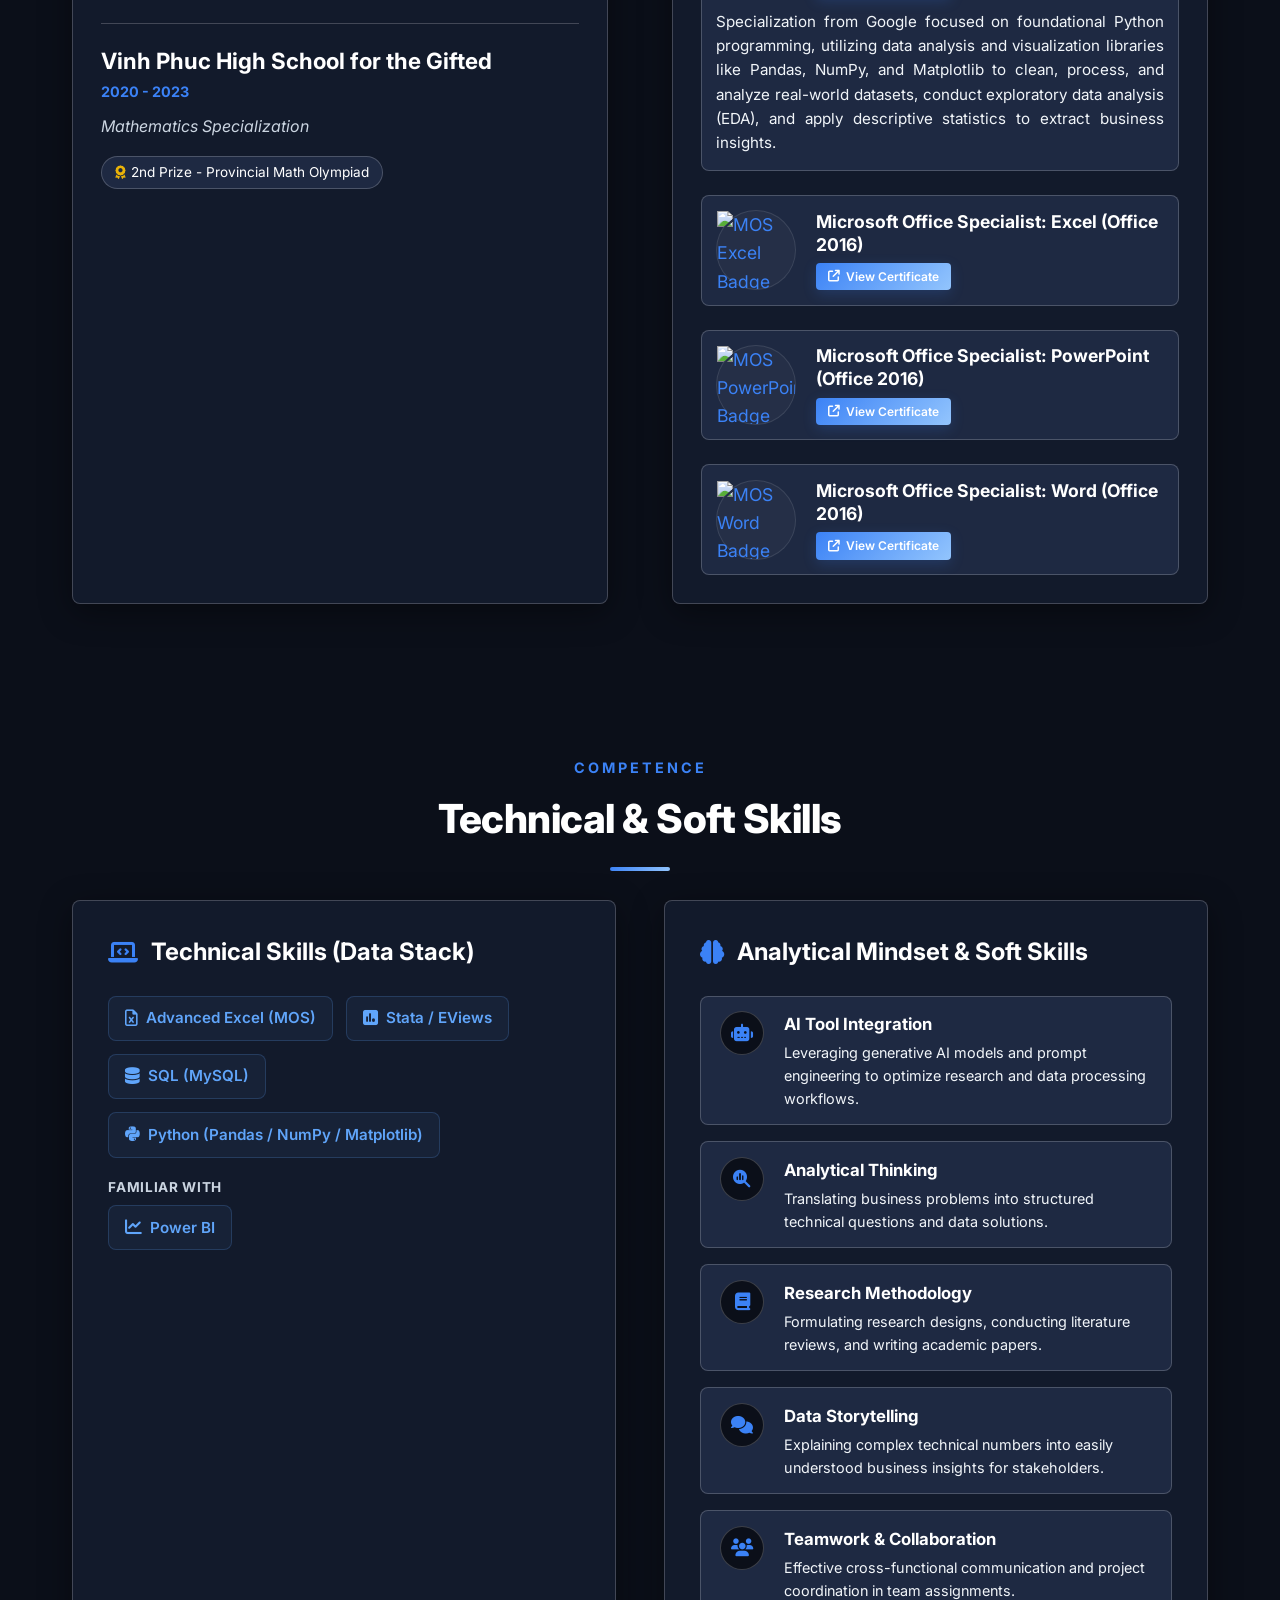
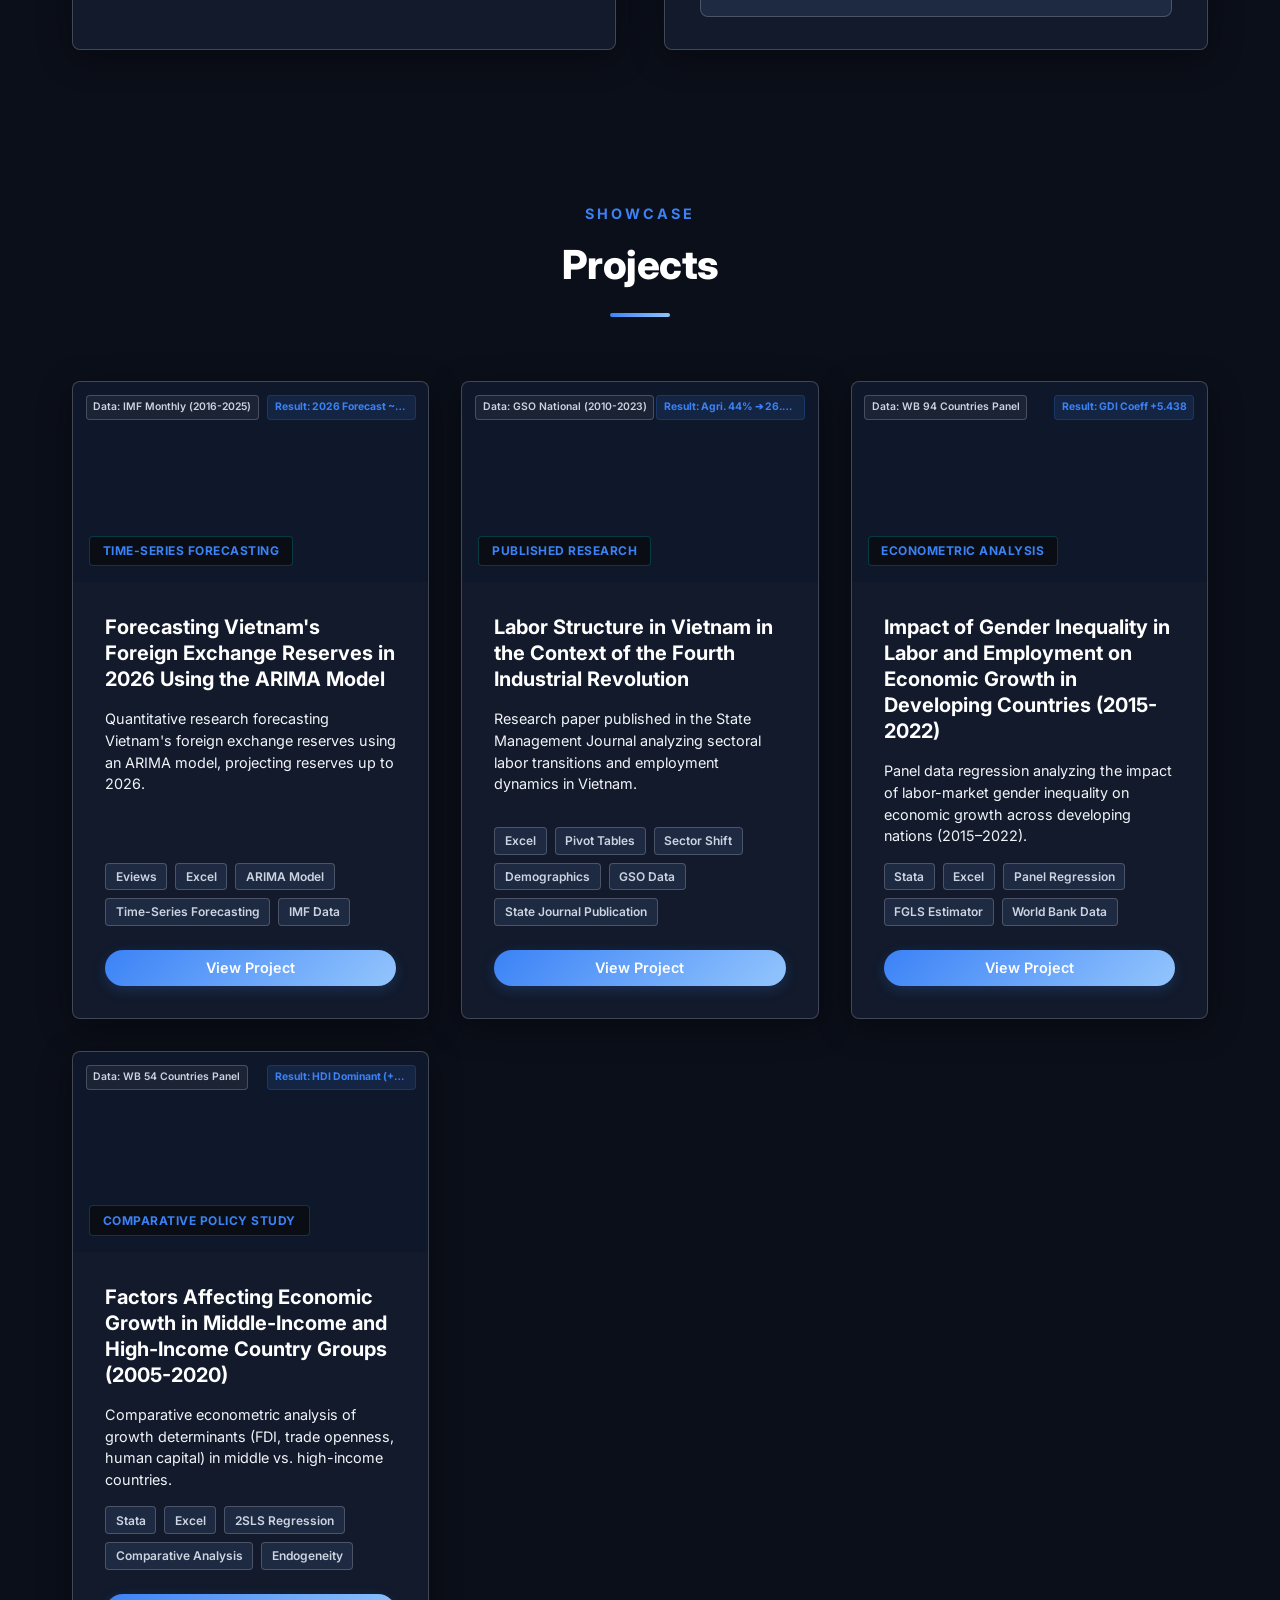
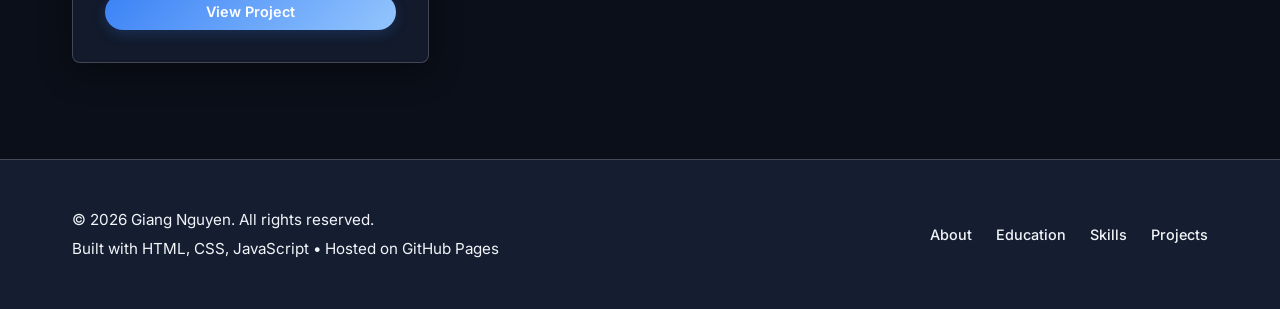
==== commit 0ef82dc2: "Update contact email in portfolio and resume" ====
--- a/index.html
+++ b/index.html
@@ -103,7 +103,7 @@
                             <div class="capsule-btn-icon"><i class="fa-brands fa-linkedin-in"></i></div>
                             <span class="capsule-btn-text">LinkedIn</span>
                         </a>
-                        <a href="mailto:nguyenthithugiang3105@gmail.com" class="capsule-btn btn-social-capsule" id="btnHeroEmail" aria-label="Email">
+                        <a href="mailto:giangntt.contact@gmail.com" class="capsule-btn btn-social-capsule" id="btnHeroEmail" aria-label="Email">
                             <div class="capsule-btn-icon"><i class="fa-regular fa-envelope"></i></div>
                             <span class="capsule-btn-text">Email</span>
                         </a>
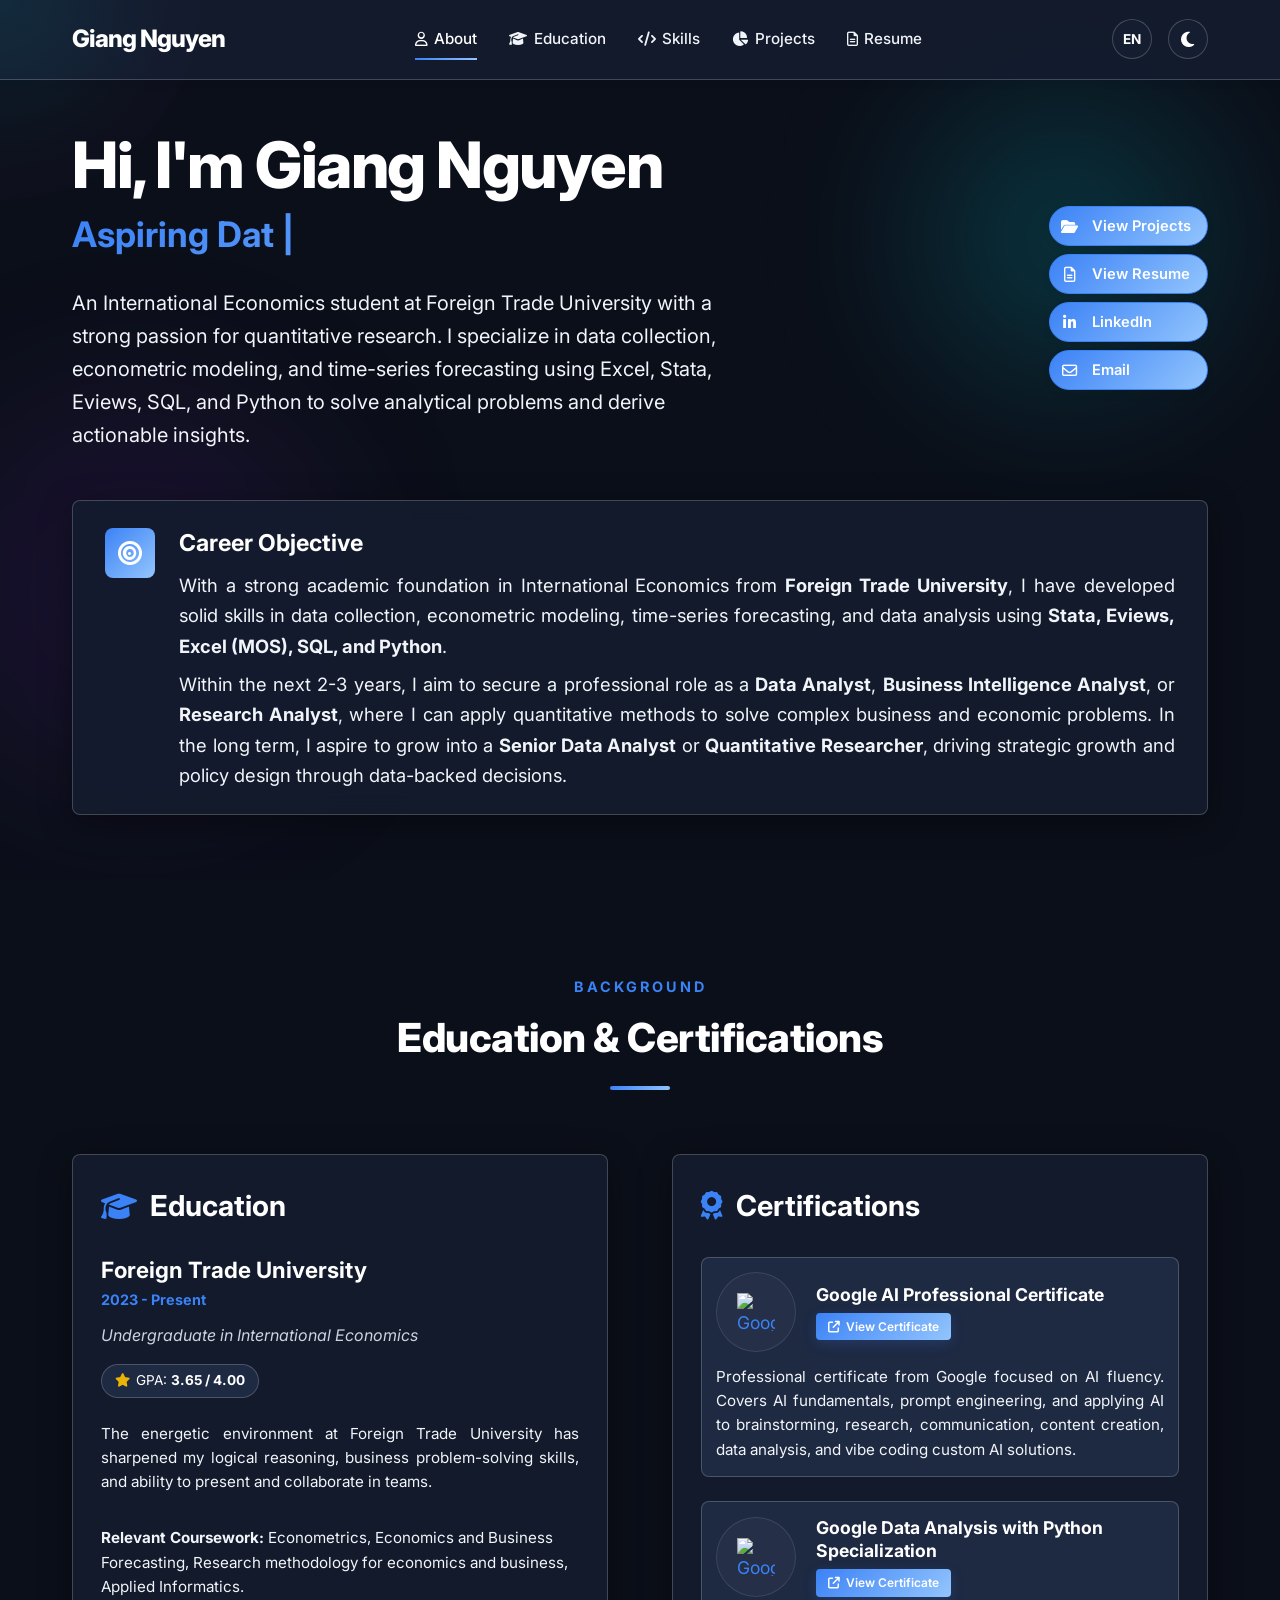
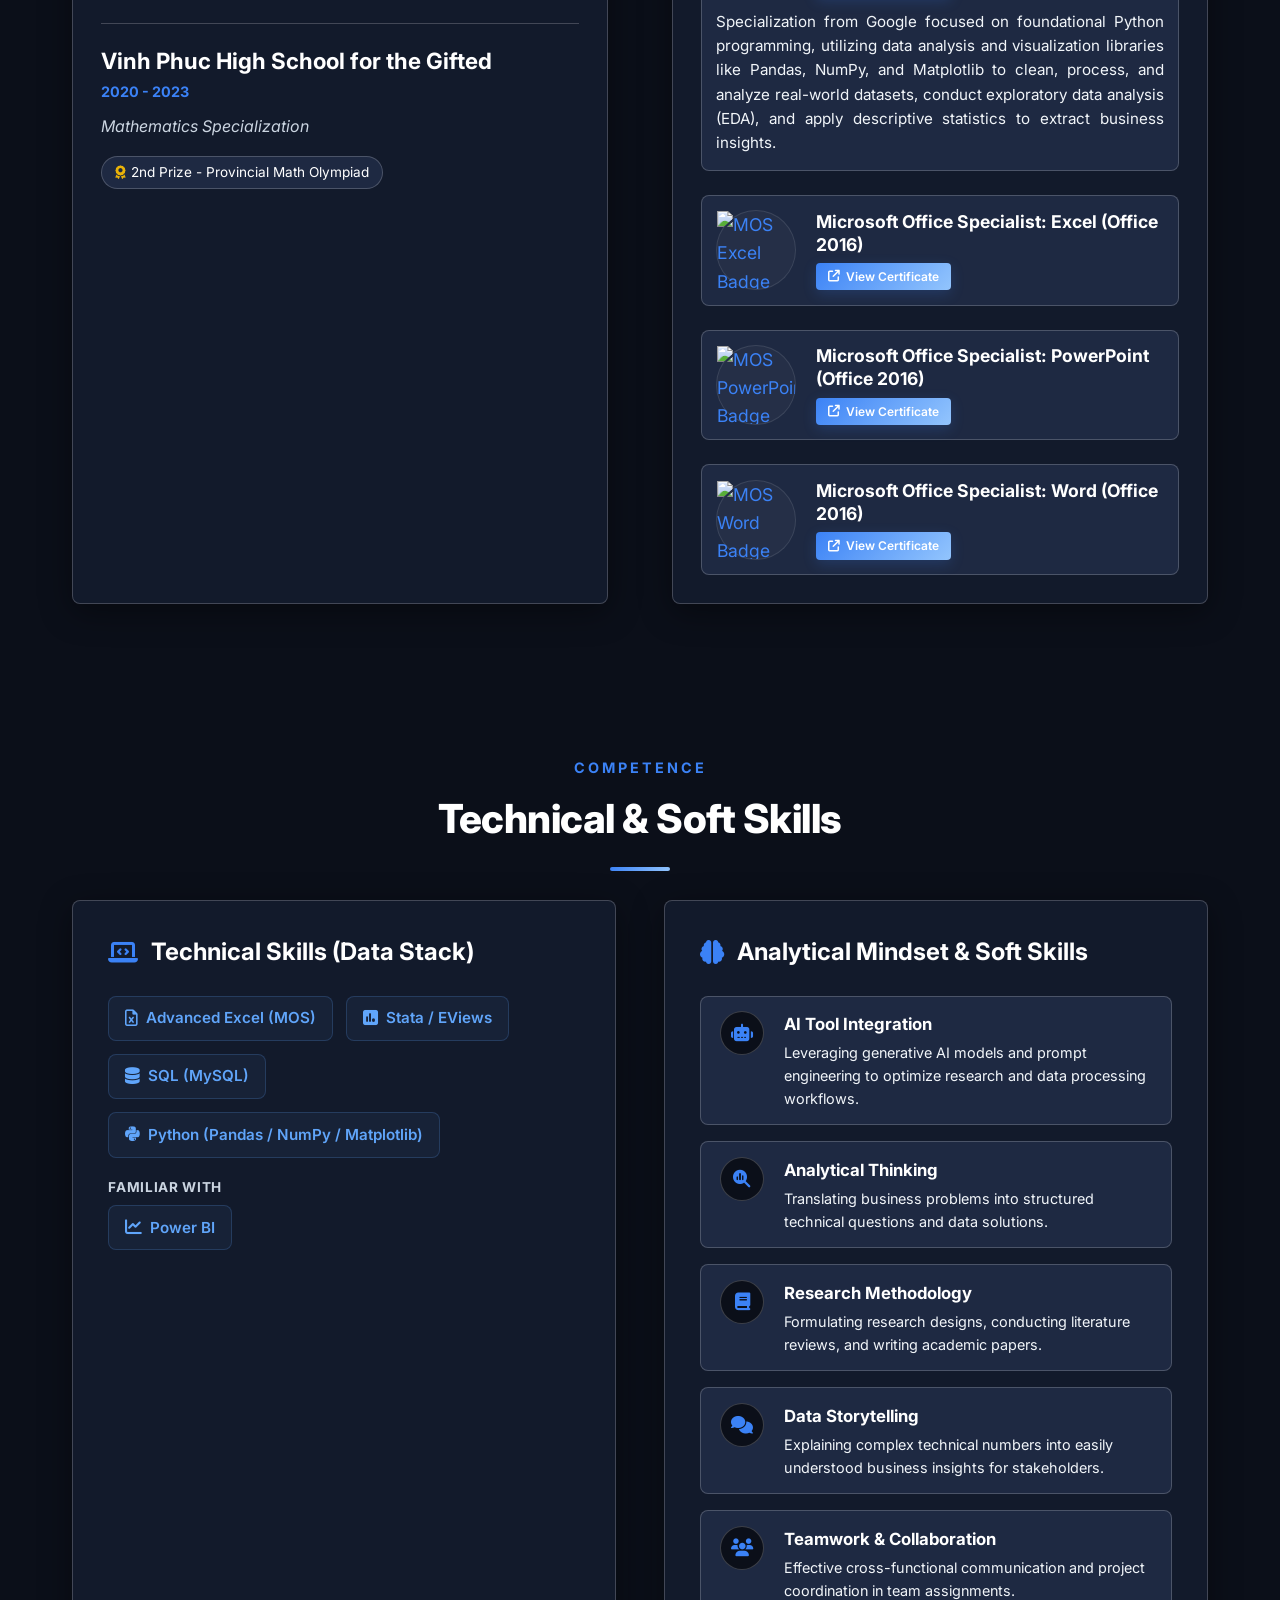
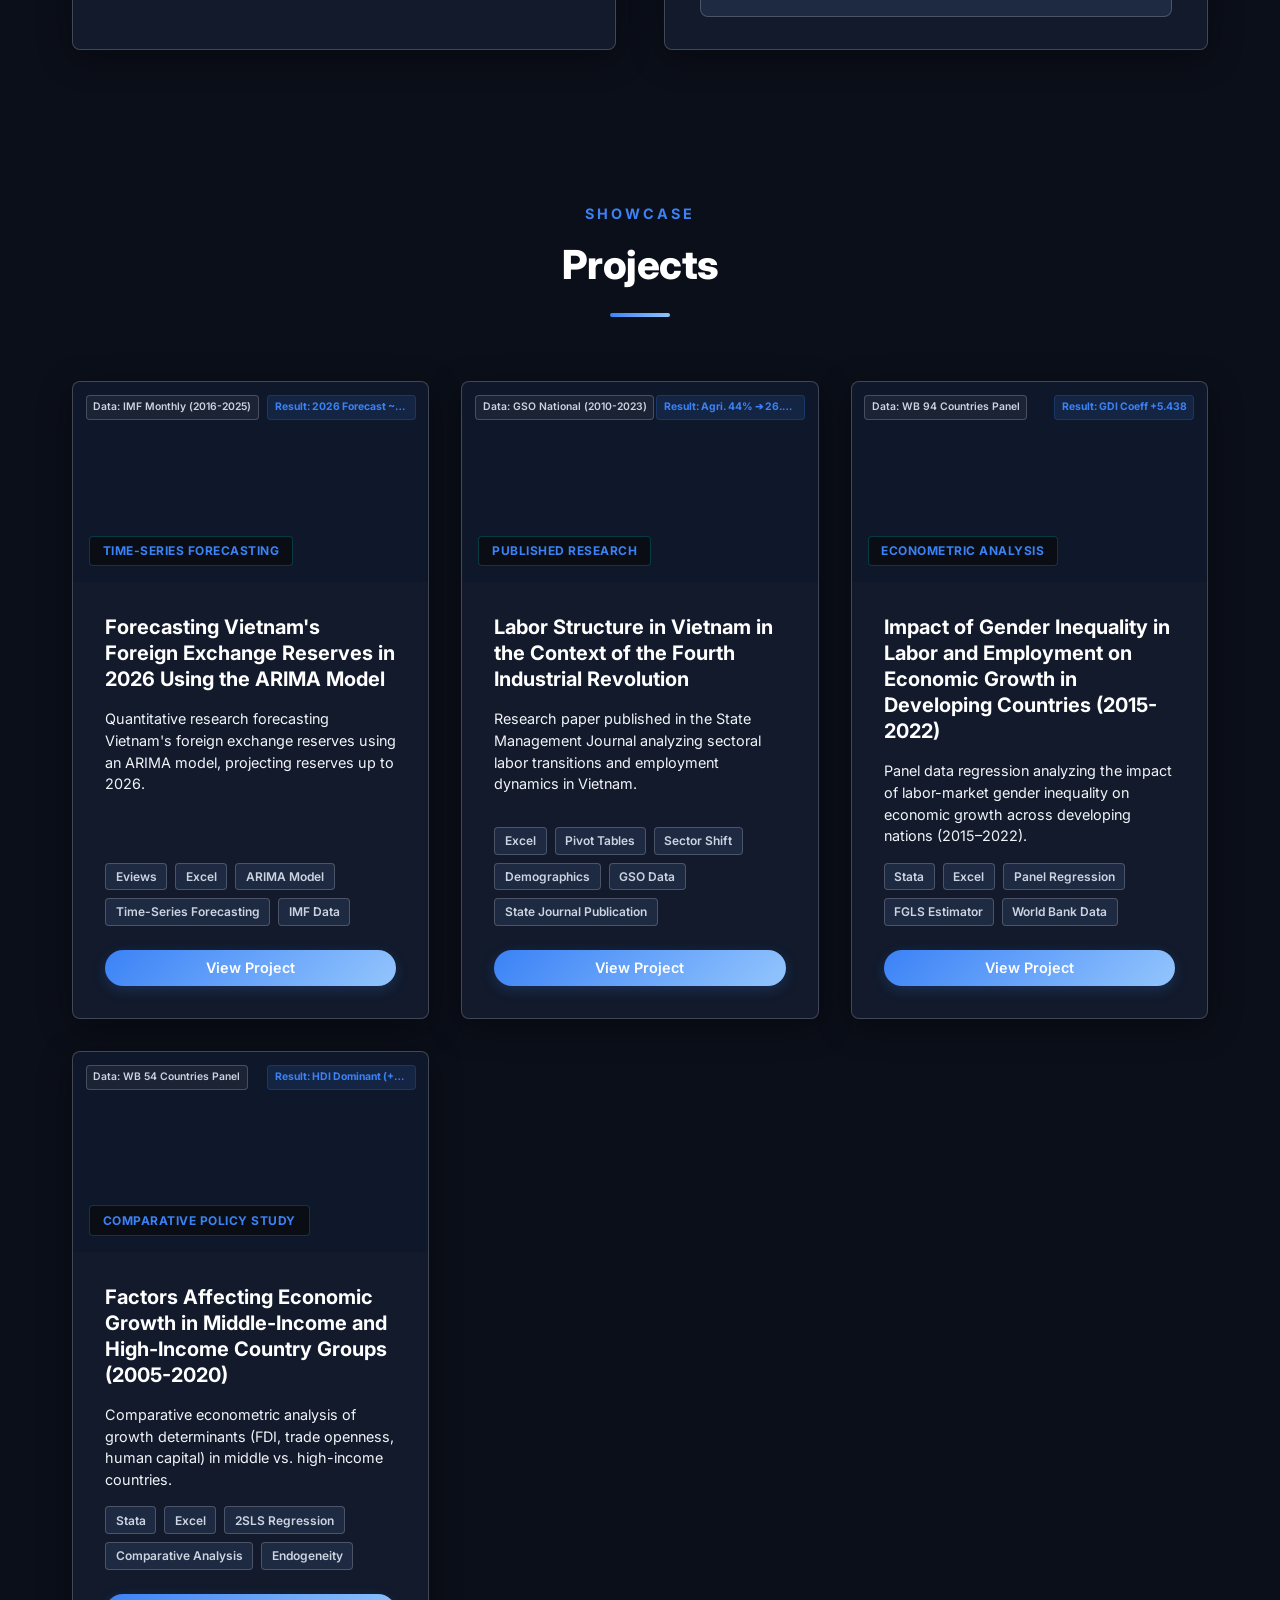
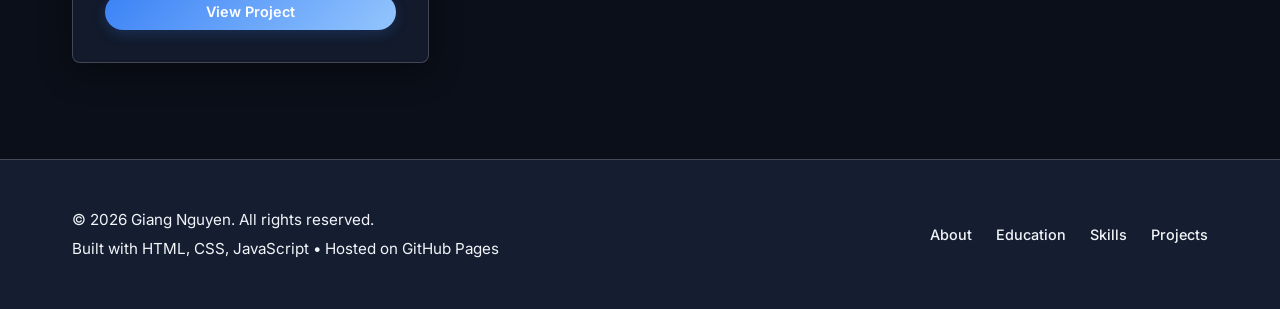
==== commit 05b37b62: "Update GPA to 3.65 / 4.00 across portfolio and resume" ====
--- a/index.html
+++ b/index.html
@@ -156,7 +156,7 @@
                             </div>
                             <p style="font-style: italic; color: var(--text-muted); font-size: 1rem; margin-top: -0.3rem;" data-i18n="eduFtuMajor">Undergraduate in International Economics</p>
                             <div class="timeline-highlights" style="margin-bottom: 0.5rem;">
-                                <div class="highlight-badge"><i class="fa-solid fa-star"></i> <span data-i18n="eduFtuGpa">GPA: <strong>3.63 / 4.00</strong></span></div>
+                                <div class="highlight-badge"><i class="fa-solid fa-star"></i> <span data-i18n="eduFtuGpa">GPA: <strong>3.65 / 4.00</strong></span></div>
                             </div>
                             <p style="color: var(--text-secondary); font-size: 0.95rem; line-height: 1.6; text-align: justify; margin-bottom: 0.5rem;" data-i18n="eduFtuDesc">
                                 The energetic environment at Foreign Trade University has sharpened my logical reasoning, business problem-solving skills, and ability to present and collaborate in teams.
